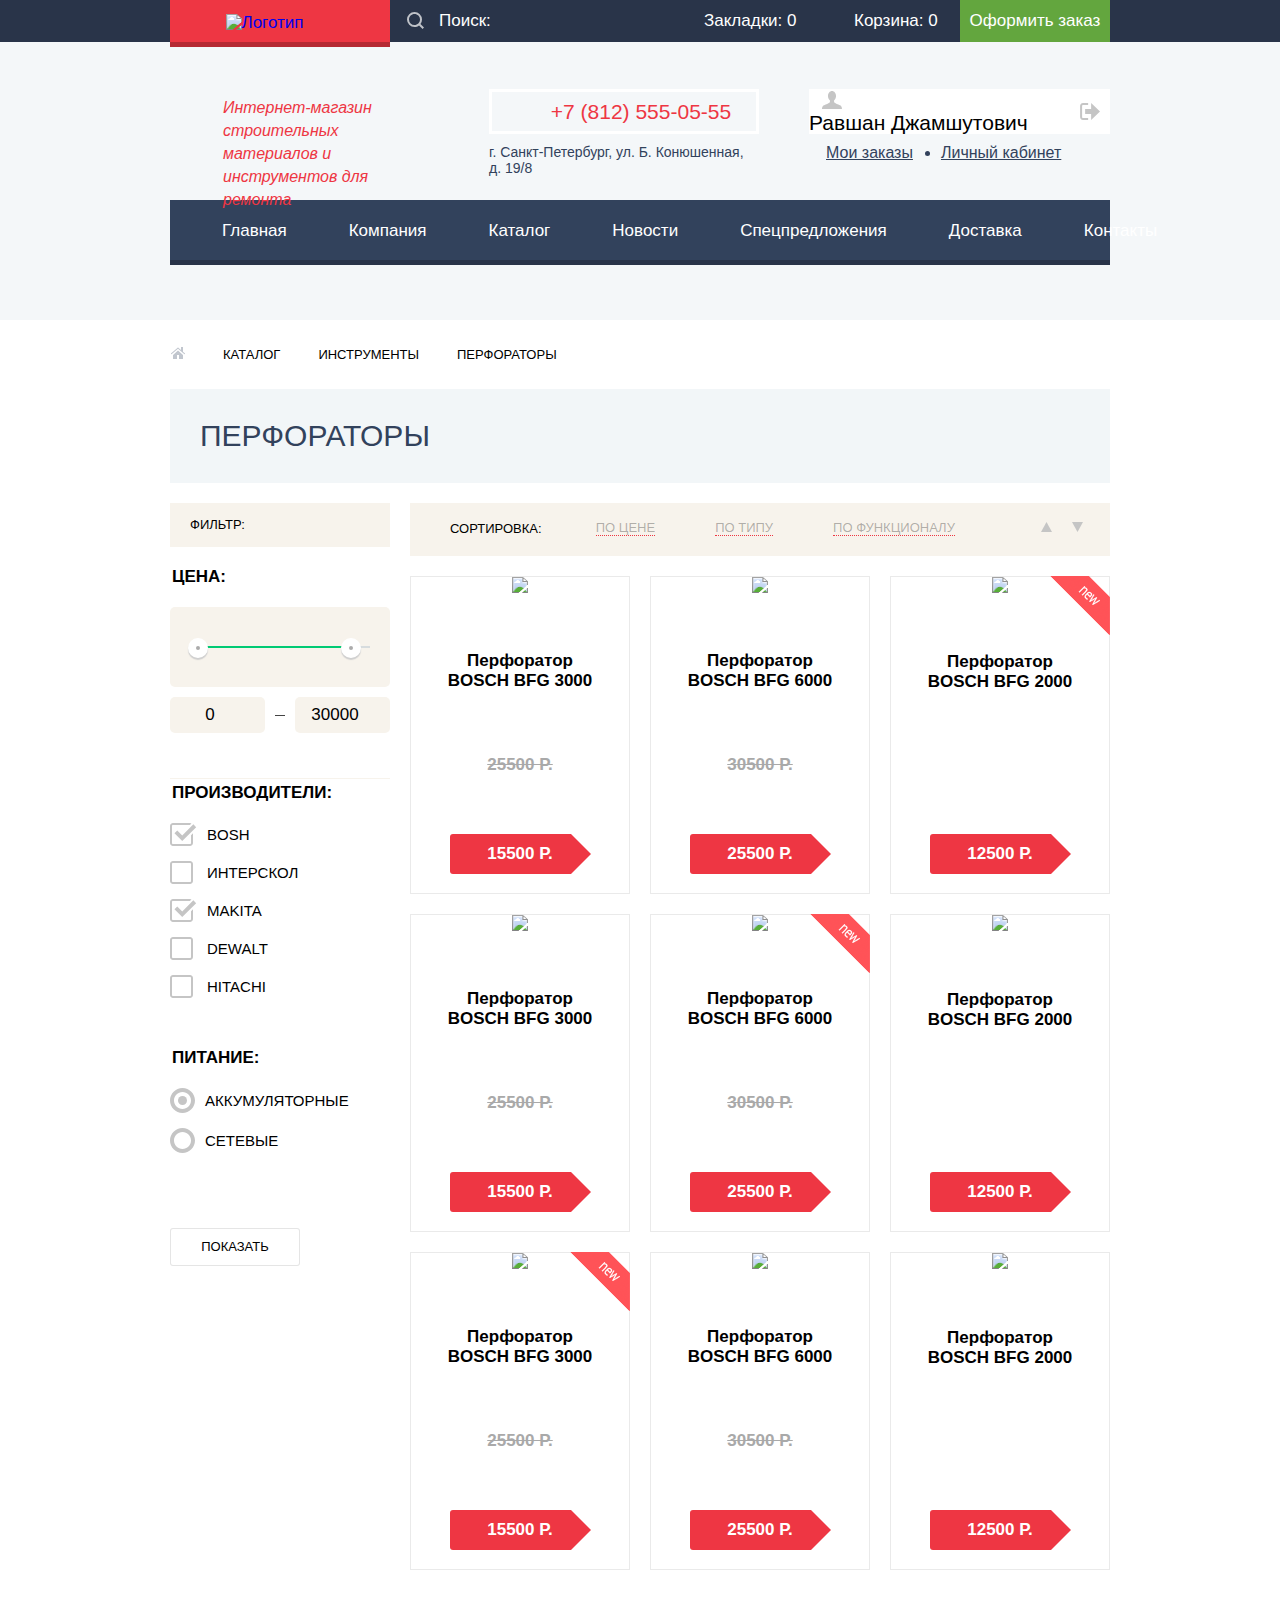
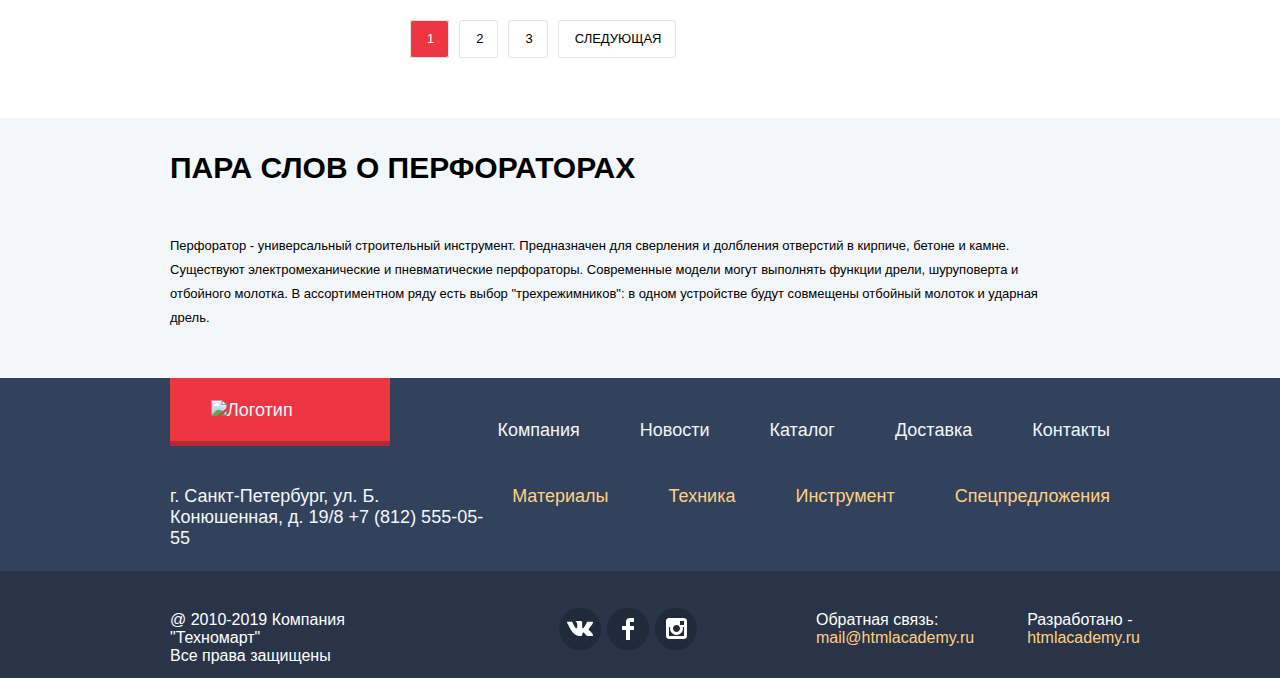
==== catalog.html @ 04e349ac "Почти готово" ====
<!DOCTYPE html>
<html lang="ru">

<head>
    <meta charset="UTF-8">
    <title>Technomart</title>
    <link rel="stylesheet" href="css/normalize.css">
    <link rel="stylesheet" href="css/style.css">
</head>

<body>
    <header class="header">
        <div class="header-first-line">
            <div class="header-first-line-container">
                <a class="header-logo" href="index.html">
                    <img src="img/svg-technomart/logo-technomart.svg" width="109" height="19"
                        alt="Логотип интернет-магазина Техномарт">
                </a>

                <form action="https://echo.htmlacademy.ru" method="get">
                    <label class="visually-hidden" for="search">Поиск</label>
                    <input class="search" type="text" name="search" id="search" placeholder="Поиск:">
                    <svg xmlns="http://www.w3.org/2000/svg" width="17" height="17" viewBox="0 0 17 17">
                        <path fill="#ffffff"
                            d="M17 15.586l-3.542-3.542A7.465 7.465 0 0 0 15 7.5 7.5 7.5 0 1 0 7.5 15c1.71 0 3.282-.579 4.544-1.542L15.586 17 17 15.586zM2 7.5C2 4.467 4.467 2 7.5 2 10.532 2 13 4.467 13 7.5c0 3.032-2.468 5.5-5.5 5.5A5.506 5.506 0 0 1 2 7.5z" />
                    </svg>
                </form>

                <ul class="actions-list">
                    <li><a class="bookmarks-link" href="">Закладки: 0</a></li>
                    <li><a class="basket-link" href="">Корзина: 0</a></li>
                    <li><a class="checkout-link" href="">Оформить заказ</a></li>
                </ul>
            </div>
        </div>
        <div class="header-second-line">
            <div class="header-second-line-container">
                <p class="header-text">
                    Интернет-магазин
                    строительных материалов
                    и инструментов для ремонта
                </p>
                <div class="header-contacts">
                    <a href="tel:+78125550555">+7 (812) 555-05-55</a>
                    <p>г. Санкт-Петербург, ул. Б. Конюшенная, д. 19/8</p>
                </div>
                <div class="user">
                    <ul class="user-profile-list">
                        <li>
                            <a class="profile-link" href="">
                                <svg xmlns="http://www.w3.org/2000/svg" width="20" height="18" viewBox="0 0 20 18">
                                    <path fill="#c5c5c5"
                                        d="M17.881 14.166c-2.144-.735-4.256-1.666-5.207-2.39-.657-.501-.77-1.618-.517-2.415 1.118-.903 1.864-2.477 1.864-4.278C14.021 2.276 12.221 0 10 0S5.979 2.276 5.979 5.083c0 1.801.746 3.374 1.863 4.277.253.798.141 1.915-.517 2.416-.95.724-3.063 1.654-5.207 2.39S0 18 0 18h20s.025-3.099-2.119-3.834z" />
                                </svg>
                                <span class="username">Равшан Джамшутович</span>
                            </a>
                        </li>
                        <li>
                            <a class="logout-link" href="">
                                <svg xmlns="http://www.w3.org/2000/svg" width="21" height="17" viewBox="0 0 21 17">
                                    <g fill="#c5c5c5">
                                        <path fill="#c5c5c5" d="M21 8.5L12.125 0v6h-6v5h6v6z" />
                                        <path fill="#c5c5c5"
                                            d="M3.106 13.952V3.048c.018-.376.171-1.057 1.01-1.057h5.027V0H4.116C1.938 0 1.112 1.81 1.087 3.027v10.946C1.112 15.189 1.938 17 4.116 17h5.027v-1.99H4.116c-.839 0-.992-.683-1.01-1.058z" />
                                    </g>
                                </svg>
                                <span class="visually-hidden">Выход</span>
                            </a>
                        </li>
                    </ul>
                    <ul class="user-links-list">
                        <li>
                            <a class="user-links" href="">Мои заказы</a>
                        </li>
                        <li>
                            <a class="user-links" href="">Личный кабинет</a>
                        </li>
                    </ul>
                </div>
            </div>

            <nav class="header-nav">
                <ul class="header-nav-pages">
                    <li><a href="index.html">Главная</a></li>
                    <li><a href="">Компания</a></li>
                    <li><a href="catalog.html">Каталог</a></li>
                    <li><a href="">Новости</a></li>
                    <li><a href="">Спецпредложения</a></li>
                    <li><a href="">Доставка</a></li>
                    <li><a href="">Контакты</a></li>
                </ul>
            </nav>
        </div>
    </header>

    <main>
        <section class="catalog-perforators">
            <div class="container">
                <h1 class="visually-hidden">Каталог</h1>
                <ul class="breadcrumbs">
                    <li>
                        <a href="index.html">
                            <svg xmlns="http://www.w3.org/2000/svg" width="15" height="12" viewBox="0 0 15 12">
                                <g fill="#C1C6CE">
                                    <path d="M3 8v4h4V8h2v4h4V8L8 3.516z" />
                                    <path
                                        d="M14.831 6.365L13 4.751V0h-2v2.987L8.332.635c-.02-.017-.043-.023-.064-.037a.465.465 0 0 0-.08-.047.551.551 0 0 0-.095-.024C8.062.521 8.032.515 8 .515c-.031 0-.061.006-.092.012a.46.46 0 0 0-.095.025c-.028.011-.053.029-.08.046-.021.014-.045.02-.064.037l-6.498 5.73a.501.501 0 0 0 .33.875.497.497 0 0 0 .331-.125L8 1.677l6.169 5.438a.501.501 0 0 0 .662-.75z" />
                                </g>
                            </svg>
                        </a>
                    </li>
                    <li>
                        <a href="">Каталог</a>
                    </li>
                    <li>
                        <a href="">Инструменты</a>
                    </li>
                    <li>
                        <a class="breadcrumbs-current" href="catalog.html">Перфораторы</a>
                    </li>
                </ul>
                <h2 class="title-perforators">Перфораторы</h2>
                <div class="columns-container">
                    <div class="filter">
                        <h3>Фильтр:</h3>
                        <form action="https://echo.htmlacademy.ru" method="get">

                            <fieldset class="filter-price">
                                <legend>Цена:</legend>
                                <div class="range-filter">
                                    <div class="range-controls">
                                        <div class="scale">
                                            <div class="bar"></div>
                                        </div>
                                        <div class="toggle toggle-min"></div>
                                        <div class="toggle toggle-max"></div>
                                    </div>
                                    <div class="price-controls">
                                        <label>от
                                            <input type="number" value="0">
                                        </label>
                                        <div class="dash">
                                        </div>
                                        <label>до
                                            <input type="number" value="30000">
                                        </label>
                                    </div>
                                </div>
                            </fieldset>

                            <fieldset class="filter-producers">
                                <legend>Производители:</legend>

                                <ul>
                                    <li>
                                        <label class="filter-producers-list">
                                            <input class="visually-hidden checkbox-input" type="checkbox" name="Bosh"
                                                checked>
                                            <svg xmlns="http://www.w3.org/2000/svg" width="27" height="23"
                                                viewBox="0 0 27 23">
                                                <path class="checkbox-off" fill="#c5c5c5"
                                                    d="M20 2c.542 0 1 .458 1 1v17c0 .542-.458 1-1 1H3c-.542 0-1-.458-1-1V3c0-.542.458-1 1-1h17m0-2H3C1.35 0 0 1.35 0 3v17c0 1.65 1.35 3 3 3h17c1.65 0 3-1.35 3-3V3c0-1.65-1.35-3-3-3z" />
                                                <path class="checkbox-on" fill="none"
                                                    d="M7.285 7.486l-2.829 2.829 7.783 7.783L26.171 4.166l-2.828-2.829-11.104 11.102z" />
                                                <path class="checkbox-on" fill="none"
                                                    d="M21 20c0 .542-.458 1-1 1H3c-.542 0-1-.458-1-1V3c0-.542.458-1 1-1h16.908L21.493.415A2.96 2.96 0 0 0 20 0H3C1.35 0 0 1.35 0 3v17c0 1.65 1.35 3 3 3h17c1.65 0 3-1.35 3-3v-9.829l-2 2V20z" />
                                            </svg>
                                            <span>Bosh</span>
                                        </label>
                                    </li>
                                    <li>
                                        <label class="filter-producers-list">
                                            <input class="visually-hidden checkbox-input" type="checkbox"
                                                name="Interskol">
                                            <svg xmlns="http://www.w3.org/2000/svg" width="27" height="23"
                                                viewBox="0 0 27 23">
                                                <path class="checkbox-off" fill="#c5c5c5"
                                                    d="M20 2c.542 0 1 .458 1 1v17c0 .542-.458 1-1 1H3c-.542 0-1-.458-1-1V3c0-.542.458-1 1-1h17m0-2H3C1.35 0 0 1.35 0 3v17c0 1.65 1.35 3 3 3h17c1.65 0 3-1.35 3-3V3c0-1.65-1.35-3-3-3z" />
                                                <path class="checkbox-on" fill="none"
                                                    d="M7.285 7.486l-2.829 2.829 7.783 7.783L26.171 4.166l-2.828-2.829-11.104 11.102z" />
                                                <path class="checkbox-on" fill="none"
                                                    d="M21 20c0 .542-.458 1-1 1H3c-.542 0-1-.458-1-1V3c0-.542.458-1 1-1h16.908L21.493.415A2.96 2.96 0 0 0 20 0H3C1.35 0 0 1.35 0 3v17c0 1.65 1.35 3 3 3h17c1.65 0 3-1.35 3-3v-9.829l-2 2V20z" />
                                            </svg>
                                            <span>Интерскол</span>
                                        </label>
                                    </li>
                                    <li>
                                        <label class="filter-producers-list">
                                            <input class="visually-hidden checkbox-input" type="checkbox" name="Makita"
                                                checked>
                                            <svg xmlns="http://www.w3.org/2000/svg" width="27" height="23"
                                                viewBox="0 0 27 23">
                                                <path class="checkbox-off" fill="#c5c5c5"
                                                    d="M20 2c.542 0 1 .458 1 1v17c0 .542-.458 1-1 1H3c-.542 0-1-.458-1-1V3c0-.542.458-1 1-1h17m0-2H3C1.35 0 0 1.35 0 3v17c0 1.65 1.35 3 3 3h17c1.65 0 3-1.35 3-3V3c0-1.65-1.35-3-3-3z" />
                                                <path class="checkbox-on" fill="none"
                                                    d="M7.285 7.486l-2.829 2.829 7.783 7.783L26.171 4.166l-2.828-2.829-11.104 11.102z" />
                                                <path class="checkbox-on" fill="none"
                                                    d="M21 20c0 .542-.458 1-1 1H3c-.542 0-1-.458-1-1V3c0-.542.458-1 1-1h16.908L21.493.415A2.96 2.96 0 0 0 20 0H3C1.35 0 0 1.35 0 3v17c0 1.65 1.35 3 3 3h17c1.65 0 3-1.35 3-3v-9.829l-2 2V20z" />
                                            </svg>
                                            <span class="">Makita</span>
                                        </label>
                                    </li>
                                    <li>
                                        <label class="filter-producers-list">
                                            <input class="visually-hidden checkbox-input" type="checkbox" name="Dewalt">
                                            <svg xmlns="http://www.w3.org/2000/svg" width="27" height="23"
                                                viewBox="0 0 27 23">
                                                <path class="checkbox-off" fill="#c5c5c5"
                                                    d="M20 2c.542 0 1 .458 1 1v17c0 .542-.458 1-1 1H3c-.542 0-1-.458-1-1V3c0-.542.458-1 1-1h17m0-2H3C1.35 0 0 1.35 0 3v17c0 1.65 1.35 3 3 3h17c1.65 0 3-1.35 3-3V3c0-1.65-1.35-3-3-3z" />
                                                <path class="checkbox-on" fill="none"
                                                    d="M7.285 7.486l-2.829 2.829 7.783 7.783L26.171 4.166l-2.828-2.829-11.104 11.102z" />
                                                <path class="checkbox-on" fill="none"
                                                    d="M21 20c0 .542-.458 1-1 1H3c-.542 0-1-.458-1-1V3c0-.542.458-1 1-1h16.908L21.493.415A2.96 2.96 0 0 0 20 0H3C1.35 0 0 1.35 0 3v17c0 1.65 1.35 3 3 3h17c1.65 0 3-1.35 3-3v-9.829l-2 2V20z" />
                                            </svg>
                                            <span>Dewalt</span>
                                        </label>
                                    </li>
                                    <li>
                                        <label class="filter-producers-list">
                                            <input class="visually-hidden checkbox-input" type="checkbox"
                                                name="Hitachi">
                                            <svg xmlns="http://www.w3.org/2000/svg" width="27" height="23"
                                                viewBox="0 0 27 23">
                                                <path class="checkbox-off" fill="#c5c5c5"
                                                    d="M20 2c.542 0 1 .458 1 1v17c0 .542-.458 1-1 1H3c-.542 0-1-.458-1-1V3c0-.542.458-1 1-1h17m0-2H3C1.35 0 0 1.35 0 3v17c0 1.65 1.35 3 3 3h17c1.65 0 3-1.35 3-3V3c0-1.65-1.35-3-3-3z" />
                                                <path class="checkbox-on" fill="none"
                                                    d="M7.285 7.486l-2.829 2.829 7.783 7.783L26.171 4.166l-2.828-2.829-11.104 11.102z" />
                                                <path class="checkbox-on" fill="none"
                                                    d="M21 20c0 .542-.458 1-1 1H3c-.542 0-1-.458-1-1V3c0-.542.458-1 1-1h16.908L21.493.415A2.96 2.96 0 0 0 20 0H3C1.35 0 0 1.35 0 3v17c0 1.65 1.35 3 3 3h17c1.65 0 3-1.35 3-3v-9.829l-2 2V20z" />
                                            </svg>
                                            <span>Hitachi</span>
                                        </label>
                                    </li>
                                </ul>
                            </fieldset>

                            <fieldset class="filter-power">
                                <legend>Питание:</legend>
                                <ul>
                                    <li>
                                        <label class="filter-power-list">
                                            <input class="visually-hidden radio-input" type="radio" name="power-type"
                                                value="battery" checked>
                                            <svg xmlns="http://www.w3.org/2000/svg" width="25" height="25"
                                                viewBox="0 0 25 25">
                                                <path fill="#c5c5c5"
                                                    d="M12.5 4c4.687 0 8.5 3.813 8.5 8.5 0 4.687-3.813 8.5-8.5 8.5C7.813 21 4 17.187 4 12.5 4 7.813 7.813 4 12.5 4m0-4C5.597 0 0 5.597 0 12.5S5.597 25 12.5 25 25 19.403 25 12.5 19.403 0 12.5 0z" />
                                                <circle class="radio-on" fill="none" cx="12.5" cy="12.5" r="4.5" />
                                            </svg>
                                            <span>Аккумуляторные</span>
                                        </label>
                                    </li>
                                    <li>
                                        <label class="filter-power-list">
                                            <input class="visually-hidden radio-input" type="radio" name="power-type"
                                                value="network">
                                            <svg xmlns="http://www.w3.org/2000/svg" width="25" height="25"
                                                viewBox="0 0 25 25">
                                                <path fill="#c5c5c5"
                                                    d="M12.5 4c4.687 0 8.5 3.813 8.5 8.5 0 4.687-3.813 8.5-8.5 8.5C7.813 21 4 17.187 4 12.5 4 7.813 7.813 4 12.5 4m0-4C5.597 0 0 5.597 0 12.5S5.597 25 12.5 25 25 19.403 25 12.5 19.403 0 12.5 0z" />
                                                <circle class="radio-on" fill="none" cx="12.5" cy="12.5" r="4.5" />
                                            </svg>
                                            <span>Сетевые</span>
                                        </label>
                                    </li>
                                </ul>
                            </fieldset>

                            <a class="filter-show" href="">Показать</a>
                        </form>

                    </div>
                    <div class="results">
                        <h3 class="visually-hidden">Список товаров</h3>
                        <div class="sorting-container">
                            <h4>Сортировка:</h4>
                            <fieldset class="sorting-major">
                                <input class="visually-hidden" type="radio" name="sorting-type" id="by-price"
                                    value="by-price">
                                <input class="visually-hidden" type="radio" name="sorting-type" id="by-type"
                                    value="by-type">
                                <input class="visually-hidden" type="radio" name="sorting-type" id="by-function"
                                    value="by-function">
                                <ul>
                                    <li>
                                        <label for="by-price">
                                            По цене
                                        </label>
                                    </li>
                                    <li>
                                        <label for="by-type">
                                            По типу
                                        </label>
                                    </li>
                                    <li>
                                        <label for="by-function">
                                            По функционалу
                                        </label>
                                    </li>
                                </ul>
                            </fieldset>

                            <fieldset class="sorting-minor">
                                <input class="visually-hidden" type="radio" name="sorting-direction" id="up" value="up">
                                <input class="visually-hidden" type="radio" name="sorting-direction" id="down"
                                    value="down">
                                <ul>
                                    <li>
                                        <label class="arrow" for="up">
                                            По возрастанию
                                            <svg xmlns="http://www.w3.org/2000/svg" width="11" height="10"
                                                viewBox="0 0 11 10">
                                                <path id="up-path" fill="#c5c5c5" d="M5.5 0L0 10h11z" />
                                            </svg>
                                        </label>
                                    </li>
                                    <li>
                                        <label class="arrow" for="down">
                                            <svg xmlns="http://www.w3.org/2000/svg" width="11" height="10"
                                                viewBox="0 0 11 10">
                                                <path id="down-path" fill="#c5c5c5" d="M5.5 10L0 0h11" />
                                            </svg>
                                            По убыванию
                                        </label>
                                    </li>
                                </ul>
                            </fieldset>
                        </div>

                        <ul class="items-list">
                            <li>
                                <div class="actions">
                                    <a class="buy" href="">Купить</a>
                                    <a class="bookmark" href="">В закладки</a>
                                </div>
                                <div class="image">
                                    <img src="img/perforator-bosh-bfg-3000.jpg" width="218" height="170"
                                        alt="Перфоратор BOSCH BFG 3000">
                                </div>
                                <div class="title-item"> Перфоратор BOSCH BFG 3000</div>
                                <div class="old-price">25500 Р.</div>
                                <div class="new-price">15500 Р.</div>
                            </li>
                            <li>
                                <div class="actions">
                                    <a class="buy" href="">Купить</a>
                                    <a class="bookmark" href="">В закладки</a>
                                </div>
                                <div class="image">
                                    <img src="img/perforator-bosh-bfg-6000.jpg" width="218" height="170"
                                        alt="Перфоратор BOSCH BFG 6000">
                                </div>
                                <div class="title-item"> Перфоратор BOSCH BFG 6000</div>
                                <div class="old-price">30500 Р.</div>
                                <div class="new-price">25500 Р.</div>
                            </li>
                            <li>
                                <div class="flag flag-new">новинка</div>
                                <div class="actions">
                                    <a class="buy" href="">Купить</a>
                                    <a class="bookmark" href="">В закладки</a>
                                </div>
                                <div class="image">
                                    <img src="img/perforator-bosh-bfg-2000.jpg" width="218" height="170"
                                        alt="Перфоратор BOSCH BFG 2000">
                                </div>
                                <div class="title-item"> Перфоратор BOSCH BFG 2000</div>
                                <div class="old-price hide-price"></div>
                                <div class="new-price">12500 Р.</div>
                            </li>
                            <li>
                                <div class="actions">
                                    <a class="buy" href="">Купить</a>
                                    <a class="bookmark" href="">В закладки</a>
                                </div>
                                <div class="image">
                                    <img src="img/perforator-bosh-bfg-3000.jpg" width="218" height="170"
                                        alt="Перфоратор BOSCH BFG 3000">
                                </div>
                                <div class="title-item"> Перфоратор BOSCH BFG 3000</div>
                                <div class="old-price">25500 Р.</div>
                                <div class="new-price">15500 Р.</div>
                            </li>
                            <li>
                                <div class="flag flag-new">новинка</div>
                                <div class="actions">
                                    <a class="buy" href="">Купить</a>
                                    <a class="bookmark" href="">В закладки</a>
                                </div>
                                <div class="image">
                                    <img src="img/perforator-bosh-bfg-6000.jpg" width="218" height="170"
                                        alt="Перфоратор BOSCH BFG 6000">
                                </div>
                                <div class="title-item"> Перфоратор BOSCH BFG 6000</div>
                                <div class="old-price">30500 Р.</div>
                                <div class="new-price">25500 Р.</div>
                            </li>
                            <li>
                                <div class="actions">
                                    <a class="buy" href="">Купить</a>
                                    <a class="bookmark" href="">В закладки</a>
                                </div>
                                <div class="image">
                                    <img src="img/perforator-bosh-bfg-2000.jpg" width="218" height="170"
                                        alt="Перфоратор BOSCH BFG 2000">
                                </div>
                                <div class="title-item"> Перфоратор BOSCH BFG 2000</div>
                                <div class="old-price hide-price"></div>
                                <div class="new-price">12500 Р.</div>
                            </li>
                            <li>
                                <div class="flag flag-new">новинка</div>
                                <div class="actions">
                                    <a class="buy" href="">Купить</a>
                                    <a class="bookmark" href="">В закладки</a>
                                </div>
                                <div class="image">
                                    <img src="img/perforator-bosh-bfg-3000.jpg" width="218" height="170"
                                        alt="Перфоратор BOSCH BFG 3000">
                                </div>
                                <div class="title-item"> Перфоратор BOSCH BFG 3000</div>
                                <div class="old-price">25500 Р.</div>
                                <div class="new-price">15500 Р.</div>
                            </li>
                            <li>
                                <div class="actions">
                                    <a class="buy" href="">Купить</a>
                                    <a class="bookmark" href="">В закладки</a>
                                </div>
                                <div class="image">
                                    <img src="img/perforator-bosh-bfg-6000.jpg" width="218" height="170"
                                        alt="Перфоратор BOSCH BFG 6000">
                                </div>
                                <div class="title-item"> Перфоратор BOSCH BFG 6000</div>
                                <div class="old-price">30500 Р.</div>
                                <div class="new-price">25500 Р.</div>
                            </li>
                            <li>
                                <div class="actions">
                                    <a class="buy" href="">Купить</a>
                                    <a class="bookmark" href="">В закладки</a>
                                </div>
                                <div class="image">
                                    <img src="img/perforator-bosh-bfg-2000.jpg" width="218" height="170"
                                        alt="Перфоратор BOSCH BFG 2000">
                                </div>
                                <div class="title-item"> Перфоратор BOSCH BFG 2000</div>
                                <div class="old-price hide-price"></div>
                                <div class="new-price">12500 Р.</div>
                            </li>
                        </ul>

                        <ul class="pagination-list">
                            <li>
                                <a class="pagination-item pagination-item-current" href="">1</a>
                            </li>
                            <li>
                                <a class="pagination-item" href="">2</a>
                            </li>
                            <li>
                                <a class="pagination-item" href="">3</a>
                            </li>
                            <li>
                                <a class="pagination-item" href="">Следующая</a>
                            </li>
                        </ul>
                    </div>
                </div>
            </div>
        </section>

        <section class="about-perforators">
            <div class="container about-perforators-container">
                <h2 class="title-service">Пара слов о перфораторах</h2>
                <p>
                    Перфоратор - универсальный строительный инструмент. Предназначен для сверления и долбления отверстий
                    в
                    кирпиче, бетоне и камне. <br>
                    Существуют электромеханические и пневматические перфораторы. Современные модели могут выполнять
                    функции
                    дрели, шуруповерта и отбойного молотка.
                    В ассортиментном ряду есть выбор "трехрежимников": в одном устройстве будут совмещены отбойный
                    молоток и
                    ударная дрель.
                </p>
            </div>
        </section>
    </main>

    <footer class="footer">
        <div class="footer-first-line">
            <div class="container footer-anchor">
                <a class="footer-logo" href="index.html">
                    <img src="img/svg-technomart/logo-technomart.svg" width="138" height="23"
                        alt="Логотип интернет-магазина Техномарт">
                </a>
                <p>г. Санкт-Петербург, ул. Б. Конюшенная, д. 19/8
                    <a class="footer-tel" href="tel:+78125550555">+7 (812) 555-05-55</a>
                </p>
                <ul class="footer-nav-pages">
                    <li><a href="">Компания</a></li>
                    <li><a href="">Новости</a></li>
                    <li><a href="catalog.html">Каталог</a></li>
                    <li><a href="">Доставка</a></li>
                    <li><a href="">Контакты</a></li>
                </ul>
                <ul class="footer-catalog-pages">
                    <li><a href="">Материалы</a></li>
                    <li><a href="">Техника</a></li>
                    <li><a href="">Инструмент</a></li>
                    <li><a href="">Спецпредложения</a></li>
                </ul>
            </div>
        </div>

        <div class="footer-second-line">
            <div class="container footer-bottom">
                <div class="copyright">
                    <p>@ 2010-2019 Компания "Техномарт"</p>
                    <p>Все права защищены</p>
                </div>

                <ul class="social-links">
                    <li>
                        <a href="">
                            <span class="visually-hidden">Группа Вконтакте</span>
                            <svg xmlns="http://www.w3.org/2000/svg" width="26" height="15" viewBox="0 0 26 15">
                                <path fill="#FFF"
                                    d="M16.138 11.51c.956-.309 2.18 2.04 3.483 2.939.978.681 1.727.534 1.727.534l3.473-.05s1.815-.112.957-1.554c-.071-.12-.503-1.069-2.585-3.022-2.177-2.043-1.882-1.712.739-5.244 1.597-2.153 2.236-3.468 2.036-4.028-.192-.539-1.365-.399-1.365-.399L20.69.713c-.381.001-.704.119-.851.515-.003.004-.621 1.666-1.445 3.079-1.741 2.989-2.436 3.148-2.724 2.961-.661-.433-.494-1.737-.494-2.664 0-2.897.432-4.105-.846-4.417-.427-.104-.739-.172-1.828-.182-1.392-.021-2.574 0-3.244.329-.445.223-.786.712-.579.74.26.035.843.16 1.155.586.401.552.389 1.789.389 1.789s.229 3.411-.54 3.834c-.528.29-1.25-.302-2.803-3.016-.793-1.388-1.392-2.922-1.392-2.922s-.116-.285-.326-.441c-.25-.185-.6-.244-.6-.244L.848.684S.29.7.085.946c-.182.218-.015.668-.015.668s2.909 6.881 6.203 10.347c3.02 3.182 6.452 2.971 6.452 2.971h1.555s.469-.054.709-.312c.224-.24.214-.691.214-.691s-.031-2.109.935-2.419z" />
                            </svg>
                        </a>
                    </li>
                    <li>
                        <a href="">
                            <span class="visually-hidden">Фейсбук</span>
                            <svg xmlns="http://www.w3.org/2000/svg" width="12" height="22" viewBox="0 0 12 22">
                                <path fill="#FFF" d="M12 4V0H8a4 4 0 0 0-4 4v4H0v4h4v10h4V12h4V8H8V4h4z" /></svg>

                        </a>
                    </li>
                    <li>
                        <a href="">
                            <span class="visually-hidden">Инстаграм</span>
                            <svg xmlns="http://www.w3.org/2000/svg" width="21" height="21" viewBox="0 0 21 21">
                                <path fill="#FFF"
                                    d="M18 0H3C1.35 0 0 1.35 0 3v15c0 1.65 1.35 3 3 3h15c1.65 0 3-1.35 3-3V3c0-1.65-1.35-3-3-3zm-7.5 7c1.93 0 3.5 1.57 3.5 3.5S12.43 14 10.5 14 7 12.43 7 10.5 8.57 7 10.5 7zM18 18H3V9h1.181A6.504 6.504 0 0 0 4 10.5a6.5 6.5 0 1 0 13 0 6.45 6.45 0 0 0-.181-1.5H18v9zm0-11h-4V3h4v4z" />
                            </svg>
                        </a>
                    </li>
                </ul>

                <p class="footer-container-email">
                    Обратная связь:
                    <a href="mailto:mail@htmlacademy.ru">mail@htmlacademy.ru</a>
                </p>
                <p class="footer-container">
                    Разработано -
                    <a href="https://htmlacademy.ru/intensive/htmlcss">htmlacademy.ru</a>
                </p>
            </div>
        </div>
    </footer>

    <section class="popup-container popup-basket popup-basket-not-show">
        <h2 class="visually-hidden">Подтверждение заказа</h2>
        <p>Товар добавлен в корзину!</p>
        <div class="popup-basket-container">
            <a class="popup-basket-link" href="">Оформить заказ</a>
            <a class="popup-basket-link" href="">Продолжить покупки</a>
        </div>
        <button class="modal-close" type="button">
            <span class="visually-hidden">Закрыть</span>
        </button>
    </section>

</body>

</html>
---- css/style.css ----
/* Подключаем шрифты */
@font-face {
  font-family: 'Cuprum';
  src: url('../fonts/web/cuprum.woff2') format('woff2'),
    url('../fonts/web/cuprum.woff') format('woff');
  font-weight: normal;
  font-style: normal;
}

@font-face {
  font-family: 'Cuprum';
  src: url('../fonts/web/cuprumbold.woff2') format('woff2'),
    url('../fonts/web/cuprumbold.woff') format('woff');
  font-weight: bold;
  font-style: normal;
}

@font-face {
  font-family: 'Cuprum';
  src: url('../fonts/web/cuprumbolditalic.woff2') format('woff2'),
    url('../fonts/web/cuprumbolditalic.woff') format('woff');
  font-weight: bold;
  font-style: italic;
}

@font-face {
  font-family: 'Cuprum';
  src: url('../fonts/web/cuprumitalic.woff2') format('woff2'),
    url('../fonts/web/cuprumitalic.woff') format('woff');
  font-weight: normal;
  font-style: italic;
}

@font-face {
  font-family: 'PTSans';
  src: url('../fonts/web/ptsans.woff2') format('woff2'),
    url('../fonts/web/ptsans.woff') format('woff');
  font-weight: normal;
  font-style: normal;
}

@font-face {
  font-family: 'PTSans';
  src: url('../fonts/web/ptsansbold.woff2') format('woff2'),
    url('../fonts/web/ptsansbold.woff') format('woff');
  font-weight: bold;
  font-style: normal;
}

/* Глобальные стили */
/* html,
body {
  min-width: 940px;
  min-height: 3151px;
} */

body {
  margin: 0;
  padding: 0;

  font-family: 'Cuprum', Arial, sans-serif;
  background-color: #ffffff;

}

a {
  text-decoration: none;
}

img {
  max-width: 100%;
}

html {
  box-sizing: border-box;
}

*,
*::before,
*::after {
  box-sizing: inherit;
}

.visually-hidden:not(:focus):not(:active),
input[type='checkbox'].visually-hidden,
input[type='radio'].visually-hidden {
  position: absolute;

  width: 1px;
  height: 1px;
  margin: -1px;
  border: 0;
  padding: 0;

  white-space: nowrap;

  clip-path: inset(100%);
  clip: rect(0 0 0 0);
  overflow: hidden;
}

/* Стили header */
.header-first-line {
  font-size: 17px;
  line-height: 18px;
  color: #ffffff;
  background-color: #293449;
}

.header-second-line {
  color: #ffffff;
  background-color: #f4f7f9;
}

.header-nav {
  margin: auto;

  font-size: 17px;
  line-height: 17px;
  color: #ffffff;
  background-color: #32425c;
  box-shadow: 0 5px 0 0 #293449;
}

.actions-list,
.user,
.header-nav-pages,
.user-profile-list {
  list-style: none;
  /*убираем маркеры у списков*/
}

.user a,
.user-profile-list a {
  color: #000000;
  /*меняем родной цвет ссылок*/
  background-color: #ffffff;
}

.actions-list a,
.header-nav-pages a {
  color: #ffffff;
  /*меняем родной цвет ссылок*/
}

.header-text {
  font-size: 16px;
  line-height: 23px;
  font-style: italic;
  color: #ee3643;
}

.header-contacts a {
  display: flex;
  flex-direction: column;
  justify-content: center;
  align-items: center;

  position: relative;

  width: 270px;
  height: 45px;

  padding-left: 34px;

  font-size: 21px;
  line-height: 21px;
  color: #ee3643;
  border: solid 3px #ffffff;
}

.header-contacts a::before {
  content: "";

  position: absolute;
  top: 10px;
  left: 15px;

  width: 19px;
  height: 19px;

  background-image: url("../img/svg-technomart/icon-phone.svg");
  background-position: 0 0;
  background-repeat: no-repeat;
}

.header-contacts p {
  font-size: 14px;
  color: #32425c;

  margin-top: 10px;
}

.checkout-link {
  background-color: #63a63e;
}

.checkout-link:hover,
.checkout-link:focus {
  background-color: #5fbb2d;
}

.checkout-link:active {
  background-color: #518534;
}

.header-nav-pages a:hover,
.header-nav-pages a:focus {
  background-color: #293449;
}

.header-nav-pages a:active {
  background-color: #1d2739;
  color: rgba(255, 255, 255, 0.5);
}

.no-user {
  display: flex;
  flex-direction: row;
  justify-content: flex-end;

  margin: 0;
  padding: 0;
}

.user-profile-list {
  display: flex;
  flex-direction: row;
  justify-content: top;
  flex-wrap: wrap;

  min-width: 120px;

  margin: 0;
  padding-left: 0;

  font-size: 21px;
  line-height: 21px;
  color: #000000;
}

.user-links-list a {
  font-size: 16px;
  line-height: 18px;
  color: #32425c;
  text-decoration: underline;
}

/* Построение сеток header */
.header {
  width: 100%;
  min-width: 940px;
  min-height: 320px;

  display: flex;
  flex-direction: column;
  justify-content: center;
  align-items: center;
}

.container {
  width: 940px;
  margin: 0px auto;
  padding: 0;
}

.header-first-line {
  width: 100%;
  min-width: 940px;
}

.header-first-line-container {
  display: flex;
  flex-direction: row;
  justify-content: flex-start;
  align-items: center;

  position: relative;

  width: 940px;
  height: 42px;

  margin: 0px auto;
}

a.header-logo {
  display: flex;
  flex-direction: row;
  justify-content: center;
  align-items: center;

  position: absolute;
  top: 0;
  left: 0;

  width: 220px;
  height: 47px;

  background-color: #ee3643;
  box-shadow: inset 0 -5px 0 0 rgba(0, 0, 0, 0.24);
}

.actions-list {
  display: flex;
  flex-direction: row;
  justify-content: flex-start;
  align-items: center;

  padding-left: 0;
}

.bookmarks-link,
.basket-link,
.checkout-link {
  display: flex;
  flex-direction: row;
  justify-content: flex-start;
  align-items: center;

  width: 150px;
  height: 42px;
}

.checkout-link {
  justify-content: center;

}

.bookmarks-link,
.basket-link {
  position: relative;
  padding-left: 44px;
}

a.bookmarks-link::before {
  content: '';

  position: absolute;
  top: 12px;
  left: 17px;

  background-image: url('../img/svg-technomart/icon-bookmark.svg');
  background-repeat: no-repeat;
  background-position: center;
  opacity: 0.3;

  width: 14px;
  height: 16px;
}

a.basket-link::before {
  content: '';

  position: absolute;
  top: 12px;
  left: 18px;

  background-image: url('../img/svg-technomart/icon-cart.svg');
  background-repeat: no-repeat;
  background-position: center;
  opacity: 0.3;

  width: 15px;
  height: 15px;
}

a.bookmarks-link:hover::before,
a.bookmarks-link:focus::before,
a.basket-link:hover::before,
a.basket-link:focus::before,
.buy:hover::before,
.buy:focus::before {
  opacity: 1;
}

a.bookmarks-link:hover,
a.bookmarks-link:focus,
a.basket-link:hover,
a.basket-link:focus {
  background-color: #212a3a;
}

a.bookmarks-link:active::before,
a.basket-link:active::before {
  opacity: 0.7;
}

a.bookmarks-link:active,
a.basket-link:active {
  background-color: #161d29;
}

.header-first-line-container label {
  font-size: 0;
}

.header-first-line-container svg {
  position: absolute;
  top: 12px;
  left: 237px;

  opacity: 0.7;
}

.header-first-line-container input {
  position: relative;

  width: 270px;
  height: 42px;

  margin-left: 220px;
  padding-left: 49px;

  font-size: 17px;
  line-height: 18px;

  background-color: #293449;
  border: none;
}

.header-first-line-container input::placeholder {
  color: #ffffff;
}

.header-first-line-container input:hover {
  background-color: #212a3a;
}

.header-first-line-container input:hover+svg {
  opacity: 1;
}


.header-first-line-container input:focus {
  background-color: #ffffff
}

.header-first-line-container input:focus+svg path {
  fill: #ee3643;
}

.header-second-line {
  width: 100%;
  min-width: 940px;
  height: 278px;
}

.header-second-line-container {
  width: 940px;
  min-height: 158px;

  display: flex;
  flex-direction: row;
  justify-content: space-between;
  align-items: top;

  margin: auto;
  padding-top: 47px;
}

p.header-text {
  width: 196px;
  height: 60px;

  margin-top: 7px;
  margin-left: 53px;
  margin-right: 20px;
}

.user {
  display: flex;
  flex-direction: column;
  justify-content: flex-start;
}

.user a {
  display: flex;
  flex-direction: row;
  justify-content: center;
  align-items: center;

  margin-top: 0;
  margin-bottom: auto;
  padding-left: 25px;
  padding-right: 25px;
}

a.user-links {
  height: 18px;
  margin-right: 13px;
  padding: 0;
}

.user-links-list li {
  color: #32425c;

  padding-right: 15px;
}

.user-links-list li:first-child {
  list-style: none;
  padding-left: 17px;
}


.login-link svg {
  margin: 14px;
}

a.login-link {
  justify-content: flex-start;

  height: 45px;

  margin-right: 10px;
  padding-left: 0px;
  padding-right: 27px;
}

.profile-link svg {
  margin: auto 13px;
}

a.profile-link {
  justify-content: flex-start;
  flex-wrap: wrap;

  width: 260px;
  min-height: 45px;

  padding-left: 0px;
  padding-right: 0px;
}

a.logout-link {
  height: 45px;

  margin: 0;
  padding-left: 10px;
  padding-right: 10px;
}

a.registration {
  height: 45px;
}


.login-link:hover path,
.login-link:focus path,
.logout-link:hover path,
.logout-link:focus path,
.profile-link:hover path,
.profile-link:focus path {
  fill: #293449;
}

.login-link:active path,
.logout-link:active path,
.profile-link:active path {
  fill: #c5c5c5;
}

.login-link:hover,
.login-link:focus,
.registration:hover,
.registration:focus,
.logout-link:hover,
.logout-link:focus,
.profile-link:hover,
.profile-link:focus {
  color: #ee3643;
}

.login-link:active,
.registration:active,
.logout-link:active,
.profile-link:active {
  color: rgba(0, 0, 0, 0.3);
}

.header-contacts {
  display: flex;
  flex-direction: column;
  justify-content: flex-start;
  align-items: center;

  width: 270px;
}


.user-links-list {
  display: flex;
  flex-direction: row;
  justify-content: flex-start;
  flex-wrap: wrap;

  width: 300px;
  min-height: 28px;
  margin-top: 10px;
  margin-bottom: auto;
  padding-left: 0;
}

.user-links-list a {
  background-color: transparent;
}


.header-nav {
  width: 940px;
}

ul.header-nav-pages {
  display: flex;
  flex-direction: row;
  justify-content: space-between;
  align-items: center;

  margin-top: 0;
  margin-bottom: 0;
  margin-left: 21px;
  margin-right: 24px;
  padding: 0;
}

.header-nav a {
  display: flex;
  flex-direction: row;
  justify-content: center;
  align-items: center;

  height: 60px;

  padding-left: 31px;
  padding-right: 31px;
}

/* Стили main */
.catalog-list,
.items-list,
.logo-list,
.service-list,
.breadcrumbs {
  list-style: none;
  /*убираем маркеры у списков*/
}

ul.simple-list {
  padding-left: 0;
}

.simple-list li {
  list-style: none;

  position: relative;

  padding-left: 36px;
}

.simple-list li::before {
  content: "";

  width: 25px;
  height: 2px;

  position: absolute;
  top: 8px;
  left: 0;

  background-color: #ee3643;
}

.catalog-list li,
div.options-discount,
div.options-delivery {
  display: flex;
  flex-direction: column;

  width: 300px;
  height: 123px;
}

.catalog-list li:first-child {
  position: relative;

  background-color: #ffbf47;
  background-image: url("../img/svg-technomart/icon-1.svg");
  background-repeat: no-repeat;
  background-position: 213px 31px;
}

.catalog-list li:nth-child(2) {
  background-color: #3bbce3;
  background-image: url("../img/svg-technomart/icon-2.svg");
  background-repeat: no-repeat;
  background-position: 197px 33px;
}

.catalog-list li:nth-child(3) {
  background-color: #dc91d8;
  background-image: url("../img/svg-technomart/icon-3.svg");
  background-repeat: no-repeat;
  background-position: 191px 31px;
}

.catalog-list a,
.options-discount a,
.options-delivery a {
  display: flex;
  flex-direction: column;
  justify-content: center;

  text-align: center;

  width: 135px;
  height: 38px;

  margin-top: 15px;
  margin-left: 25px;

  font-size: 14px;
  line-height: 18px;
  text-transform: uppercase;
  color: #ffffff;
  background-color: rgba(0, 0, 0, 0.10);
}

.catalog-list a:hover,
.catalog-list a:focus,
.options-discount a:hover,
.options-discount a:focus,
.options-delivery a:hover,
.options-delivery a:focus {
  background-color: rgba(0, 0, 0, 0.20);
}

.catalog-list a:active,
.options-discount a:active,
.options-delivery a:active {
  background-color: rgba(0, 0, 0, 0.30);
}

.catalog-list p,
.options-discount p,
.options-delivery p {
  margin-top: 26px;
  margin-bottom: 0;
  margin-left: 23px;

  font-size: 24px;
  line-height: 30px;
  color: #ffffff;
}

div.options-discount {
  background-color: #8ed78f;
  background-image: url("../img/svg-technomart/icon-4.svg");
  background-repeat: no-repeat;
  background-position: 196px 26px;
}

div.options-delivery {
  background-color: #ffc047;
  background-image: url("../img/svg-technomart/icon-5.svg");
  background-repeat: no-repeat;
  background-position: 191px 32px;
}

.title {
  background-color: #f9f5f0;
  text-transform: uppercase;
}

.title h2 {
  font-size: 30px;
  line-height: 30px;
  color: #32425c;

  margin: 0;
}

.title a {
  color: #ffffff;
}

.items-list {
  font-family: 'PTSans', Arial, sans-serif;
  font-weight: bold;
  font-style: normal;
}

.title-service {
  font-size: 30px;
  line-height: 30px;
  color: #000000;
  text-transform: uppercase;
}

div.title-item {
  min-height: 40px;

  padding: 0 25px;
  margin-top: 10px;
  margin-bottom: 15px;

  font-size: 17px;

  color: #000000;
}

div.old-price {
  font-size: 17px;

  color: #a9a9a9;
  text-decoration: line-through;

  margin-bottom: 10px;
}

.hide-price {
  margin-top: 19px;
}


div.new-price {
  position: relative;

  width: 141px;

  margin-right: auto;
  margin-left: auto;
  margin-bottom: 20px;
  padding-top: 11px;
  padding-bottom: 11px;

  font-size: 17px;
  line-height: 18px;

  color: #ffffff;
  background-color: #ee3643;
  border-radius: 3px;
}

div.new-price:after {
  content: "";

  position: absolute;
  top: 0;
  right: -20px;

  width: 0;
  height: 0;

  border: 20px solid white;
  border-left-color: #ee3643;
}

.actions {
  position: absolute;
  top: 1px;
  right: 1px;

  z-index: 10;

  width: 218px;
  height: 168px;

  padding: 40px 0;

  background-color: #ffffff;
}

.actions .buy,
.actions .bookmark {
  font-family: 'Cuprum', Arial, sans-serif;
  font-size: 14px;
  text-transform: uppercase;
  font-weight: normal;

  display: block;
  width: 129px;
  margin: 0 auto;
  margin-bottom: 7px;
  padding: 12px 0;
}

.buy {
  position: relative;

  padding-left: 27px;

  color: #ffffff;
  background-color: #63a63e;
  border-radius: 3px;
  box-shadow: inset 0 -3px 0 0 #367315;
}

.buy::before {
  content: "";

  position: absolute;
  top: 11px;
  left: 12px;

  width: 15px;
  height: 15px;

  background-image: url("../img/svg-technomart/icon-cart.svg");
  background-position: 0 0;
  background-repeat: no-repeat;

  opacity: 0.7;
}

.bookmark {
  color: #32425c;
  background-color: #ffffff;
  box-shadow: inset 0 0 0 3px #63a63e;
  border-radius: 3px;
}

.buy:hover,
.buy:focus {
  background-color: #5fbb2d;
}

.bookmark:hover,
.bookmark:focus {
  box-shadow: inset 0 0 0 3px #32425c;
}

.buy:active {
  background-color: #518534;
  box-shadow: none;
}

.bookmark:active {
  opacity: 0.7;
}

li .actions {
  display: none;
}

li:hover .actions {
  display: block;
}

.service p,
.about-company p {
  font-family: 'PTSans', Arial, sans-serif;
  font-size: 13px;
  line-height: 24px;
  color: #000000;
}

.service-list {
  font-weight: bold;
  font-size: 21px;
  line-height: 30px;
  color: #32425c;
}

.service-element h3 {
  font-size: 36px;
  line-height: 36px;
  color: #32425c;
  text-transform: uppercase;
}

.simple-list {
  font-size: 18px;
  line-height: 20px;
  color: #000000;
}

.button-link,
.popup-lost-link,
.slider a {
  width: 220px;
  height: 38px;
  font-size: 14px;
  /* line-height: 18px; */
  color: #ffffff;
  text-transform: uppercase;
  background-color: #ee3643;
  border: none;
  border-radius: 3px;
}

.popup-lost-link {
  width: 300px;
}

.slider a {
  width: 195px;
}

button.button-link:hover,
button.button-link:focus,
a.button-link:hover,
a.button-link:focus,
a.popup-lost-link:hover,
a.popup-lost-link:focus,
.slider a:hover,
.slider a:focus {
  background-color: #ca2c37;
}

button.button-link:active,
a.button-link:active,
a.popup-lost-link:active,
.slider a:active {
  background-color: #ba2732;
}

.items-list li:hover {
  border: none;
  box-shadow: 0 10px 25px 0 rgba(41, 52, 73, 0.5);
}


/* Построение сеток main index.html */
.category,
.popular-items,
.popular-producers {
  width: 100%;
  min-width: 940px;
}

.category {
  margin-top: 59px;
}

.catalog-list {
  display: flex;
  flex-direction: row;
  justify-content: space-between;
  align-items: center;
}

ul.catalog-list {
  padding: 0;
}

.slider {
  width: 620px;
  height: 266px;

  margin-bottom: 20px;

  background-image: url('../img/slider-image.jpg');
}

.container-slider {
  display: flex;
  flex-direction: row;
  justify-content: space-between;

  margin-bottom: 53px;
}

.options {
  display: flex;
  flex-direction: column;
  justify-content: flex-start;
}

.options-discount {
  margin-bottom: 20px;
}

.popular-items {
  width: 100%;
  min-width: 940px;
}

.title {
  display: flex;
  flex-direction: row;
  justify-content: space-between;

  padding-left: 30px;
  padding-right: 24px;

  height: 89px;
}

.title h2 {
  margin-top: auto;
  margin-bottom: auto;
}

a.button-link,
a.popup-lost-link,
.slider a {
  display: flex;
  flex-direction: column;
  justify-content: center;

  text-align: center;

  margin-top: auto;
  margin-bottom: auto;
}

.about-company a.button-link {
  margin-bottom: 0;
}

.slider a {
  margin-top: 124px;
  margin-left: 25px;
}

.items-list {
  display: flex;
  flex-direction: row;
  justify-content: space-between;
  flex-wrap: wrap;
}

ul.items-list {
  margin-top: 20px;
  margin-bottom: 0;
  margin-right: 0;
  margin-left: 0;
  padding: 0;
  font-size: 0;
}

.items-list li {
  display: flex;
  flex-direction: column;
  justify-content: space-between;

  position: relative;

  text-align: center;

  width: 220px;
  height: 318px;

  font-size: 0;

  margin-bottom: 20px;

  /* border: inset 1px #eaeaea; */
  box-shadow: inset 0 0 0 1px #eaeaea;
}

.flag {
  position: absolute;
  top: 0px;
  right: 0px;

  width: 60px;
  height: 60px;

  text-indent: -1000px;
  overflow: hidden;
  z-index: 20;
}

.flag-new {
  background: url("../img/new-flag.png") no-repeat 0 0;
}

.items-list img {
  width: 218px;
  height: 170px;

  margin-right: 1px;
  margin-left: 1px;
  margin-top: 1px;
}

.logo-list {
  display: flex;
  flex-direction: row;
  justify-content: space-between;
  align-items: center;
  flex-wrap: wrap;
}

ul.logo-list {
  margin: 0;
  padding: 0;
}

.logo-list li {
  margin-top: 20px;
  margin-bottom: 20px;
}

.logo-list li:first-child,
.logo-list li:nth-child(5n) {
  margin-left: 0;
}

.logo-list li:nth-child(4n) {
  margin-right: 0;
}

.logo-list a {
  display: flex;

  width: 220px;
  height: 145px;

  padding: 1px;

  box-shadow: inset 0 0 0 1px #eaeaea;
}

.logo-list img {
  margin: auto;
}

.service {
  width: 100%;
  min-width: 940px;
  height: 522px;

  margin-top: 65px;
  padding-top: 68px;

  background-color: #f4f7f9;
}

.delivery-img {
  background-image: url('../img/delivery.png');
  background-repeat: no-repeat;
  background-position: bottom right;
}

.guarantee-img {
  background-image: url('../img/guarantee.png');
  background-repeat: no-repeat;
  background-position: top right;
}

.credit-img {
  background-image: url('../img/credit.png');
  background-repeat: no-repeat;
  background-position: top right;
}

h2.title-service {
  margin: 0;
  margin-bottom: 38px;
}

.service p {
  font-size: 13px;
  margin: 0;
}

.service-list {
  display: flex;
  flex-direction: column;
  justify-content: flex-start;
}

ul.service-list {
  margin: 0;
  padding: 0;
}

.service-list li:nth-child(2) {
  position: relative;
}

.service-list li:nth-child(2)::after {
  content: "";

  position: absolute;
  top: 50%;
  right: 0;

  width: 10px;
  height: 279px;

  margin-top: -137px;

  background-image: url('../img/shadow.png');
  background-repeat: no-repeat;
  background-position: 0 0;
  opacity: 0.75;
}

.service-container {
  display: flex;
  flex-direction: row;
  justify-content: flex-start;

  margin-top: 74px;
}

.service-element {
  width: 750px;
  height: 264px;

  margin-left: 80px;
}

.service-element h3 {
  margin: 0;
  margin-bottom: 34px;
}

.service-list label {
  display: flex;
  flex-direction: column;
  justify-content: center;

  width: 240px;
  height: 61px;

  padding-left: 22px;

  background-color: #32425c;
  border: none;
  color: #ffffff;

  box-shadow: 0 1 0 0 #293449,
    inset 0 1 0 0 #405069;
}

.service-list label:hover,
.service-list label:focus {
  background-color: #293449;
  box-shadow: inset 0 1 0 0 #405069;
}

#delivery:checked~.service-container #slide-delivery,
#guarantee:checked~.service-container #slide-guarantee,
#credit:checked~.service-container #slide-credit {
  display: block;
}


#delivery:checked~.service-container label[for="delivery"],
#guarantee:checked~.service-container label[for="guarantee"],
#credit:checked~.service-container label[for="credit"] {
  color: #32425c;
  background-color: #ffffff;
}

.about-company {
  width: 100%;
  min-width: 940px;
  height: 536px;

  background-color: #ffffff;
}

.two-sections {
  display: flex;
  flex-direction: row;
}

.section-container {
  display: flex;
  flex-direction: column;
  justify-content: space-between;
  align-content: flex-start;

  margin-top: 82px;
}

.first-container {
  max-width: 50%;
  margin-right: 120px;
}

a.map-link {
  margin-bottom: 40px;
}

/* Стили main catalog.html */
.breadcrumbs a,
.breadcrumbs-current {
  font-size: 13px;
  line-height: 18px;
  color: #000000;
  text-transform: uppercase;
}

.catalog-perforators {
  width: 100%;
  min-width: 940px;

  font-family: 'PTSans', Arial, sans-serif;
  color: #000000;
  background-color: #ffffff;
}

.breadcrumbs {
  display: flex;
  flex-direction: row;
  justify-content: flex-start;

  margin-top: 25px;
  margin-bottom: 25px;
}

ul.breadcrumbs {
  padding: 0;
}

.breadcrumbs li:first-child {
  padding-right: 15px;
}

.breadcrumbs li:not(:first-child) {
  position: relative;

  padding-left: 23px;
  padding-right: 15px;
}

.breadcrumbs li:not(:first-child)::before {
  content: "";

  position: absolute;
  top: 3px;
  left: 0;

  width: 8px;
  height: 12px;

  background-image: url("../img/svg-technomart/icon-right-small.svg");
  background-position: 0 0;
  background-repeat: no-repeat;
}

.title-perforators {
  width: 940px;

  margin: auto;
  padding-left: 30px;
  padding-top: 32px;
  padding-bottom: 32px;
  font-size: 30px;
  line-height: 30px;
  font-family: 'Cuprum', Arial, sans-serif;
  font-weight: normal;
  text-transform: uppercase;

  color: #32425c;

  background-color: #f2f6f8;
}

.results h4 {
  padding-left: 20px;

  font-size: 13px;
  line-height: 18px;
  text-transform: uppercase;
}

.filter h3 {
  width: 100%;

  margin-top: 20px;
  margin-bottom: 20px;
  padding-left: 20px;
  padding-top: 14px;
  padding-bottom: 15px;

  font-size: 13px;
  /* line-height: 18px; */
  font-weight: normal;
  text-transform: uppercase;

  background-color: #f7f3ec;
}

.filter legend {
  font-size: 17px;
  /* line-height: 30px; */
  font-weight: bold;
  text-transform: uppercase;
}

.filter li {
  font-size: 15px;
  line-height: 20px;
  text-transform: uppercase;
}

.sorting-container {
  display: flex;
  flex-direction: row;
  justify-content: space-between;
  align-content: center;

  margin-top: 20px;

  background-color: #f7f3ec;
}

.results h4 {
  margin-left: 20px;

  font-size: 13px;
  line-height: 18px;
  font-weight: normal;
  text-transform: uppercase;
}

.sorting-major label {
  font-size: 13px;
  line-height: 18px;
  color: rgba(0, 0, 0, 0.3);
  text-transform: uppercase;
  border-bottom: 1px dotted #ee3643;
}

.sorting-minor {
  padding-top: 15px;
  margin: 0;
  margin-left: 15px;

  border: none;
}

.sorting-minor label {
  font-size: 0;
}

.sorting-major {
  padding: 0;
  padding-top: 15px;

  border: none;
}

.sorting-major ul,
.sorting-minor ul {
  display: flex;
  flex-direction: row;

  padding: 0;
  margin: 0 auto;

  list-style: none;
}

.sorting-major ul {
  justify-content: flex-end;
}

.sorting-minor li {
  margin-left: 5px;
  margin-right: 15px;
}

.sorting-major li {
  margin-left: 30px;
  margin-right: 30px;
}

.sorting-major label:hover {
  color: #000000;
  border-bottom: 1px solid #ee3643;
}

#by-price:focus~ul label[for="by-price"],
#by-type:focus~ul label[for="by-type"],
#by-function:focus~ul label[for="by-function"] {
  color: #000000;
  border-bottom: 1px solid #ee3643;
}

#by-price:checked~ul label[for="by-price"],
#by-type:checked~ul label[for="by-type"],
#by-function:checked~ul label[for="by-function"] {
  color: #ee3643;
  border: none;
}

label.arrow:hover path,
#up:focus~ul #up-path,
#down:focus~ul #down-path {
  fill: #000000;
}

#up:checked~ul #up-path,
#down:checked~ul #down-path {
  fill: #ee3643;
}

fieldset.filter-price,
fieldset.filter-producers,
fieldset.filter-power {
  border: none;

  margin: 0;
  padding: 0;
}

.range-controls {
  width: 220px;
  height: 80px;

  position: relative;

  padding-top: 39px;
  padding-bottom: 39px;
  padding-left: 20px;
  padding-right: 20px;

  background-color: #f7f3ec;
  border: none;
  border-radius: 5px;
}

.scale {
  height: 2px;

  background-color: #d7dcde;
}

.bar {
  width: 85%;
  height: 2px;
  background-color: #00ca74;
}

.range-controls .toggle {
  box-sizing: content-box;

  position: absolute;
  top: 31px;
  left: 0;

  width: 4px;
  height: 4px;
  padding: 0;

  border: 8px solid #ffffff;
  background-color: #ababab;
  box-shadow: 0 2px 1px 0 #cfcfcf;
  border-radius: 50%;
  cursor: pointer;
}

.range-controls .toggle-min {
  left: 18px;
}

.range-controls .toggle-max {
  left: 171px;
}

.price-controls {
  display: flex;
  flex-direction: row;
  justify-content: space-between;
  align-content: center;

  font-size: 0;
}

.price-controls input {
  width: 95px;
  padding: 8px 10px;
  margin-top: 10px;
  margin-bottom: 10px;

  text-align: center;

  font-size: 17px;

  background-color: #f7f3ec;
  border: none;
  border-radius: 5px;
}

.dash {
  width: 10px;
  height: 1px;

  margin: auto;

  background-color: #444444;
}

.filter-price legend {
  margin-bottom: 20px;
}

fieldset.filter-producers {
  position: relative;

  margin-top: 40px;
  padding-top: 20px;
}

fieldset.filter-producers::before {
  content: "";

  position: absolute;
  top: -25px;
  left: 0;

  width: 100%;
  height: 1px;

  background-color: #f7f3ec;
}

.filter-producers legend {
  margin-top: 40px;
}

.filter-producers ul,
.filter-power ul {
  margin: 0;
  padding: 0;
  list-style: none;
}

.filter-producers li,
.filter-power li {
  margin-bottom: 15px;
}

.filter-producers li:last-child,
.filter-power li:last-child {
  margin-bottom: 0;
}

.filter-producers-list,
.filter-power-list {
  display: flex;
  flex-direction: row;
  justify-content: flex-start;
  align-content: center;

  position: relative;

  cursor: pointer;
}

.filter-producers-list svg,
.filter-power-list svg {
  margin-right: 10px;
  margin-top: auto;
  margin-bottom: auto;

}

.filter-producers-list span,
.filter-power-list span {
  margin: auto 0;
}

.checkbox-input:checked+* .checkbox-on {
  fill: #c5c5c5;
}

.checkbox-input:checked+* .checkbox-off {
  fill: none;
}

.checkbox-input:checked:hover+* .checkbox-on {
  fill: #b5b5b5;
}

.checkbox-input:checked:hover+* .checkbox-off {
  fill: none;
}

.checkbox-input:hover+* .checkbox-on {
  fill: none;
}

.checkbox-input:hover+* .checkbox-off {
  fill: #b5b5b5;
}

.checkbox-input:checked:focus+* .checkbox-on {
  fill: #b5b5b5;
}

.checkbox-input:checked:focus+* .checkbox-off {
  fill: none;
}

.checkbox-input:focus+* .checkbox-on {
  fill: none;
}

.checkbox-input:focus+* .checkbox-off {
  fill: #b5b5b5;
}

.checkbox-input:disabled+* .checkbox-on {
  fill: none;
}

.checkbox-input:disabled+* .checkbox-off {
  fill: #b5b5b5;
  opacity: 30%;
}

.checkbox-input:disabled~span {
  color: rgba(0, 0, 0, 0.4);
}

.checkbox-input:checked:disabled+* .checkbox-on {
  fill: #b5b5b5;
  opacity: 30%;
}

.checkbox-input:checked:disabled+* .checkbox-off {
  fill: none;
}

.checkbox-input:checked:disabled~span {
  color: rgba(0, 0, 0, 0.4);
}

.radio-input:checked+* .radio-on {
  fill: #c5c5c5;
}

.radio-input:hover+* path {
  fill: #b5b5b5;
}

.radio-input:checked:hover+* .radio-on {
  fill: #b5b5b5;
}

.radio-input:focus+* path {
  fill: #b5b5b5;
}

.radio-input:checked:focus+* .radio-on {
  fill: #b5b5b5;
}

.radio-input:disabled+* path {
  fill: #b5b5b5;
  opacity: 0.3;
}

.radio-input:checked:disabled+* .radio-on {
  fill: #b5b5b5;
  opacity: 0.3;
}

.radio-input:disabled~span {
  opacity: 0.4;
}

.radio-input:checked:disabled~span {
  opacity: 0.4;
}

fieldset.filter-power {
  position: relative;

  margin-top: 50px;
  padding-top: 20px;
}

fieldset.filter-power::before {
  display: none;

  content: "";

  position: absolute;
  top: -25px;
  left: 0;

  width: 100%;
  height: 1px;

  background-color: #f7f3ec;
}

.filter-show {
  display: flex;
  flex-direction: row;
  justify-content: center;
  align-items: center;

  width: 130px;
  height: 38px;

  margin-top: 75px;
  margin-right: auto;

  font-size: 13px;
  line-height: 18px;
  text-transform: uppercase;
  box-shadow: inset 0 0 0px 1px #e5e5e5;
  border-radius: 3px;
  text-align: center;

  color: #000000;
}

.filter-show:hover,
.filter-show:focus,
.pagination-item:hover,
.pagination-item:focus {
  box-shadow: inset 0 0 0px 1px #bdc6ca;
}

.filter-show:active,
.pagination-item:active {
  box-shadow: inset 0 0 0px 1px #ee3643;
}

.pagination-list {
  display: flex;
  flex-direction: row;
  justify-content: flex-start;
  flex-wrap: wrap;

  margin-top: 30px;
  margin-bottom: 60px;
  padding: 0;

  list-style: none;
}

.pagination-list li {
  display: flex;
  flex-direction: row;
  justify-content: center;

  margin-right: 10px;
}

.pagination-list li:last-child {
  margin-right: 0;
}

.pagination-item {
  display: flex;
  flex-direction: column;
  justify-content: center;

  height: 38px;

  margin: auto;
  padding-left: 17px;
  padding-right: 15px;

  font-size: 13px;
  /* line-height: 18px; */
  text-transform: uppercase;
  color: #000000;

  box-shadow: inset 0 0 0px 1px #e5e5e5;
  border-radius: 3px;
}

.pagination-item-current {
  color: #ffffff;
  background-color: #ee3643;
}

.about-perforators p {
  font-size: 13px;
  line-height: 24px;
}

.logo-list a:hover,
.logo-list a:focus {
  border: none;
  box-shadow: 0 10px 25px 0 rgba(41, 52, 73, 0.5);
}

.logo-list a:active {
  border: none;
  box-shadow: 0 4px 10px 0 rgba(41, 52, 73, 0.5);
  opacity: 30%;
}

.about-perforators {
  width: 100%;
  min-width: 940px;

  background-color: #f4f7f9;
}

.about-perforators-container {
  display: flex;
  flex-direction: column;
  justify-content: center;

  min-height: 260px;
}

.about-perforators p {
  max-width: 910px;

  font-family: 'PTSans', Arial, sans-serif;
}

.columns-container {
  display: flex;
  flex-direction: row;
}

.filter {
  width: 230px;

  padding-right: 10px;
}

.results {
  width: 710px;

  padding-left: 10px;
}

/* Стили footer */
.footer-first-line {
  height: 193px;

  background-color: #32425c;
}

.footer-second-line {
  height: 107px;

  background-color: #293449;
}

.footer-nav-pages,
.footer-catalog-pages,
.social-links {
  list-style: none;
  /*убираем маркеры у списков*/
}

.footer-first-line p,
.footer-first-line a {
  font-size: 18px;
  /* line-height: 24px; */
  color: #f3f7f9;
}

.footer-nav-pages a {
  font-size: 18px;
  /* line-height: 24px; */
  color: #f1f5f7;
}

.footer-catalog-pages a {
  font-size: 18px;
  /* line-height: 24px; */
  color: #ffd180;
}

.footer-second-line {
  font-size: 16px;
  /* line-height: 24px; */
  color: #ffffff;
}

.footer-container a,
.footer-container-email a {
  font-size: 16px;
  line-height: 18px;
  color: #ffd180;
}

.footer-nav-pages a:hover,
.footer-nav-pages a:focus,
.footer-catalog-pages a:hover,
.footer-catalog-pages a:focus,
.footer-container-email a:hover,
.footer-container-email a:focus,
.footer-container a:hover,
.footer-container a:focus {
  text-decoration: underline;
}

.footer-container-email a:active,
.footer-container a:active {
  color: #ee3643;
  text-decoration: none;
}

.social-links a:hover,
.social-links a:focus,
.social-links a:active {
  background-color: #ee3643;
}

.footer-nav-pages li:active,
.footer-catalog-pages li:active {
  text-decoration: none;
  opacity: 0.5;
}

/* Стили Pop-up */

.lost-message,
.map {
  display: none;
}

.modal-show {
  display: block;
}

.lost-message-show {
  display: block;
}



a.footer-logo {
  display: flex;
  flex-direction: row;
  justify-content: center;
  align-items: center;

  position: absolute;
  top: 0;
  left: 0;

  width: 220px;
  height: 68px;

  background-color: #ee3643;
  box-shadow: inset 0 -5px 0 0 rgba(0, 0, 0, 0.24);
}

.footer-first-line p {
  position: absolute;
  top: 108px;
  left: 0;

  width: 322px;

  margin: 0;
}

/* Построение сеток footer */

.footer {
  width: 100%;
  min-width: 940px;
}

.footer-anchor {
  position: relative;
}

ul.footer-nav-pages,
ul.footer-catalog-pages {
  margin: 0;
  padding: 0;
}

.footer-nav-pages {
  display: flex;
  flex-direction: row;
  justify-content: flex-end;
}

.footer-nav-pages li {
  margin-top: 42px;
  margin-left: 60px;
}

.footer-catalog-pages {
  display: flex;
  flex-direction: row;
  justify-content: flex-end;
}

.footer-catalog-pages li {
  margin-top: 45px;
  margin-left: 60px;
}

.footer-bottom {
  display: flex;
  flex-direction: row;
  justify-content: space-between;
  align-content: center;
}

.social-links {
  display: flex;
  flex-direction: row;
  justify-content: center;
}

ul.social-links {
  margin-top: auto;
  margin-bottom: auto;
  padding: 0;
}

.social-links li {
  margin-left: 3px;
  margin-right: 3px;
  margin-top: 35px;
  margin-bottom: 30px;
  padding: 0;
}

.social-links a {
  display: flex;

  width: 42px;
  height: 42px;

  border-radius: 50%;
  background-color: #212a3a;
}

.social-links svg {
  margin: auto;
}

.copyright {
  min-width: 228px;
  height: 33px;

  margin-top: 40px;
  margin-bottom: 35px;
  margin-left: 0;
  margin-right: 158px;
}

.copyright p {
  margin: 0;
}

.footer-container-email {
  margin-top: 40px;
  margin-bottom: 35px;
  margin-left: 116px;
  margin-right: 53px;
}

.footer-container {
  margin-top: 40px;
  margin-bottom: 35px;
  margin-left: 0;
  margin-right: 15px;
}

/* Слайдер */
.slide {
  display: none;
}

ul.slider {
  width: 620px;
  height: 266px;

  margin: 0;
  padding-top: 27px;
  padding-left: 25px;

  position: relative;

  background-color: #293449;
}

.slider p {
  margin-top: 0;
  margin-bottom: 0;
  /* margin-left: 25px; */

  font-size: 18px;
  /* line-height: 24px; */
  color: #ffffff;
}

h3.slide-title {
  margin-top: 0px;
  margin-bottom: 8px;
  /* margin-left: 24px; */

  font-size: 36px;
  line-height: 36px;
  text-transform: uppercase;
  color: #ffffff;
}

.slider-controls {
  width: 22px;
  height: 40px;

  font-size: 0;

  background-color: transparent;
  background-repeat: no-repeat;
  background-position: 0 0;

  cursor: pointer;
}

label.controls-left {
  position: absolute;
  top: 114px;
  left: 0;

  margin-left: 25px;

  background-image: url("../img/svg-technomart/icon-left.svg");
}

label.controls-right {
  position: absolute;
  top: 114px;
  right: 0;

  margin-right: 25px;

  background-image: url("../img/svg-technomart/icon-right.svg");
}

#left-1:checked~.slider #slide-1,
#right-1:checked~.slider #slide-1,
#left-2:checked~.slider #slide-2,
#right-2:checked~.slider #slide-2 {
  display: block;
}

#left-2:checked~.slider,
#right-2:checked~.slider {
  background-image: url('../img/slider-image-2.jpg');
}

/* Модальные окна */
/* Модальное окно "Заблудились? Напишите нам!" */

.popup-container {
  position: fixed;

  z-index: 30;

  background-color: #ffffff;
}

.lost-message {
  top: 50%;
  left: 50%;

  width: 620px;
  /* min-height: 430px; */

  margin-top: -215px;
  margin-left: -310px;
  padding-top: 55px;
  padding-right: 80px;
  padding-left: 80px;

  box-shadow: 0 20px 40px 0 rgba(0, 0, 0, 0.75),
    inset 0 -112px 0 0 #f4f4f4;
}

.lost-message::before {
  content: "";

  position: absolute;
  top: 0;
  left: 0;

  width: 100%;
  height: 7px;

  background-color: #ee3643;
}

.modal-close {
  position: absolute;
  top: 18px;
  right: 9px;

  width: 21px;
  height: 21px;

  background-color: transparent;
  border: 0;

  cursor: pointer;
}

.modal-close::before,
.modal-close::after {
  content: "";

  position: absolute;
  top: 8px;
  right: -3px;

  width: 25px;
  height: 3px;

  background-color: #ee3643;
}

.modal-close::before {
  transform: rotate(45deg);
}

.modal-close::after {
  transform: rotate(-45deg);
}

.lost-message-form {
  font-size: 0;
}

.message-container {
  display: flex;
  flex-direction: row;
  justify-content: space-between;
  flex-wrap: wrap;
}

.lost-message-form label {
  display: flex;
  flex-direction: column;

  font-size: 18px;
}

.lost-message-form input[type="text"],
.lost-message-form input[type="email"] {
  width: 220px;
  height: 38px;

  font-size: 13px;

  margin-top: 13px;
  margin-bottom: 22px;
  padding-left: 16px;

  border: inset 2px #dee3e4;
  border-radius: 3px;
}

textarea.text-container {
  width: 100%;
  height: 114px;

  font-size: 13px;

  margin-top: 13px;
  margin-bottom: 37px;
  padding-left: 16px;
  resize: none;

  border: inset 2px #dee3e4;
  border-radius: 3px;
}


textarea.text-container:hover,
.lost-message-form input[type="text"]:hover,
.lost-message-form input[type="email"]:hover {
  border-color: #b5b5b5;
}

textarea.text-container:focus,
.lost-message-form input[type="text"]:focus,
.lost-message-form input[type="email"]:focus {
  border-color: #ee3643;
  outline: none;
}

.lost-message-form button {
  display: block;
  width: 100%;

  margin-top: 37px;
  margin-bottom: 37px;
}

/*  Модальное окно Карта */

.map {
  top: 50%;
  left: 50%;

  width: 940px;
  height: 446px;

  margin-top: -223px;
  margin-left: -470px;

  box-shadow: 0 0 15px 1 rgba(47, 42, 43, 0.5);
}

.map iframe {
  position: relative;

  z-index: 40;

  border: none;
}

.map p {
  position: absolute;
  top: 0;
  left: 0;
  z-index: 30;

  margin: 0;
  padding: 0;
}

.map button {
  z-index: 41;
}

.close-map {
  top: 9px;
}

/*  Модальное окно Товар добавлен в корзину */

.popup-basket {
  display: flex;
  flex-direction: column;
  justify-content: space-between;

  top: 50%;
  left: 50%;

  width: 620px;
  min-height: 282px;

  margin-top: -141px;
  margin-left: -310px;
  padding-top: 55px;
  padding-right: 80px;
  padding-left: 80px;

  box-shadow: 0 20px 40px 0 rgba(0, 0, 0, 0.75),
    inset 0 -112px 0 0 #f4f4f4;
}

.popup-basket::before {
  content: "";

  position: absolute;
  top: 0;
  left: 0;

  width: 100%;
  height: 7px;

  background-color: #ee3643;
}

.popup-basket::after {
  content: "";

  position: absolute;
  top: 55px;
  left: 80px;

  width: 66px;
  height: 66px;

  background-image: url("../img/svg-technomart/icon-mark.svg");
  background-position: 0 0;
  background-repeat: no-repeat;
}

.popup-basket p {
  margin-top: 20px;
  margin-bottom: 20px;
  margin-left: 100px;

  font-size: 30px;
  line-height: 30px;
}

.popup-basket-container {
  display: flex;
  flex-direction: row;
  justify-content: space-between;

  margin-top: 37px;
  margin-bottom: 37px;

  font-size: 0;
}

.popup-basket-link {
  width: 220px;
  height: 38px;
  font-size: 14px;
  /* line-height: 18px; */
  color: #ffffff;
  text-transform: uppercase;
  background-color: #ee3643;
  border: none;
  border-radius: 3px;
}

a.popup-basket-link {
  display: flex;
  flex-direction: column;
  justify-content: center;

  text-align: center;

  margin-top: auto;
  margin-bottom: auto;
}

.popup-basket-link:hover,
.popup-basket-link:focus {
  color: #000000;
  background-color: #ffffff;
}

.popup-basket-not-show {
  display: none;
}
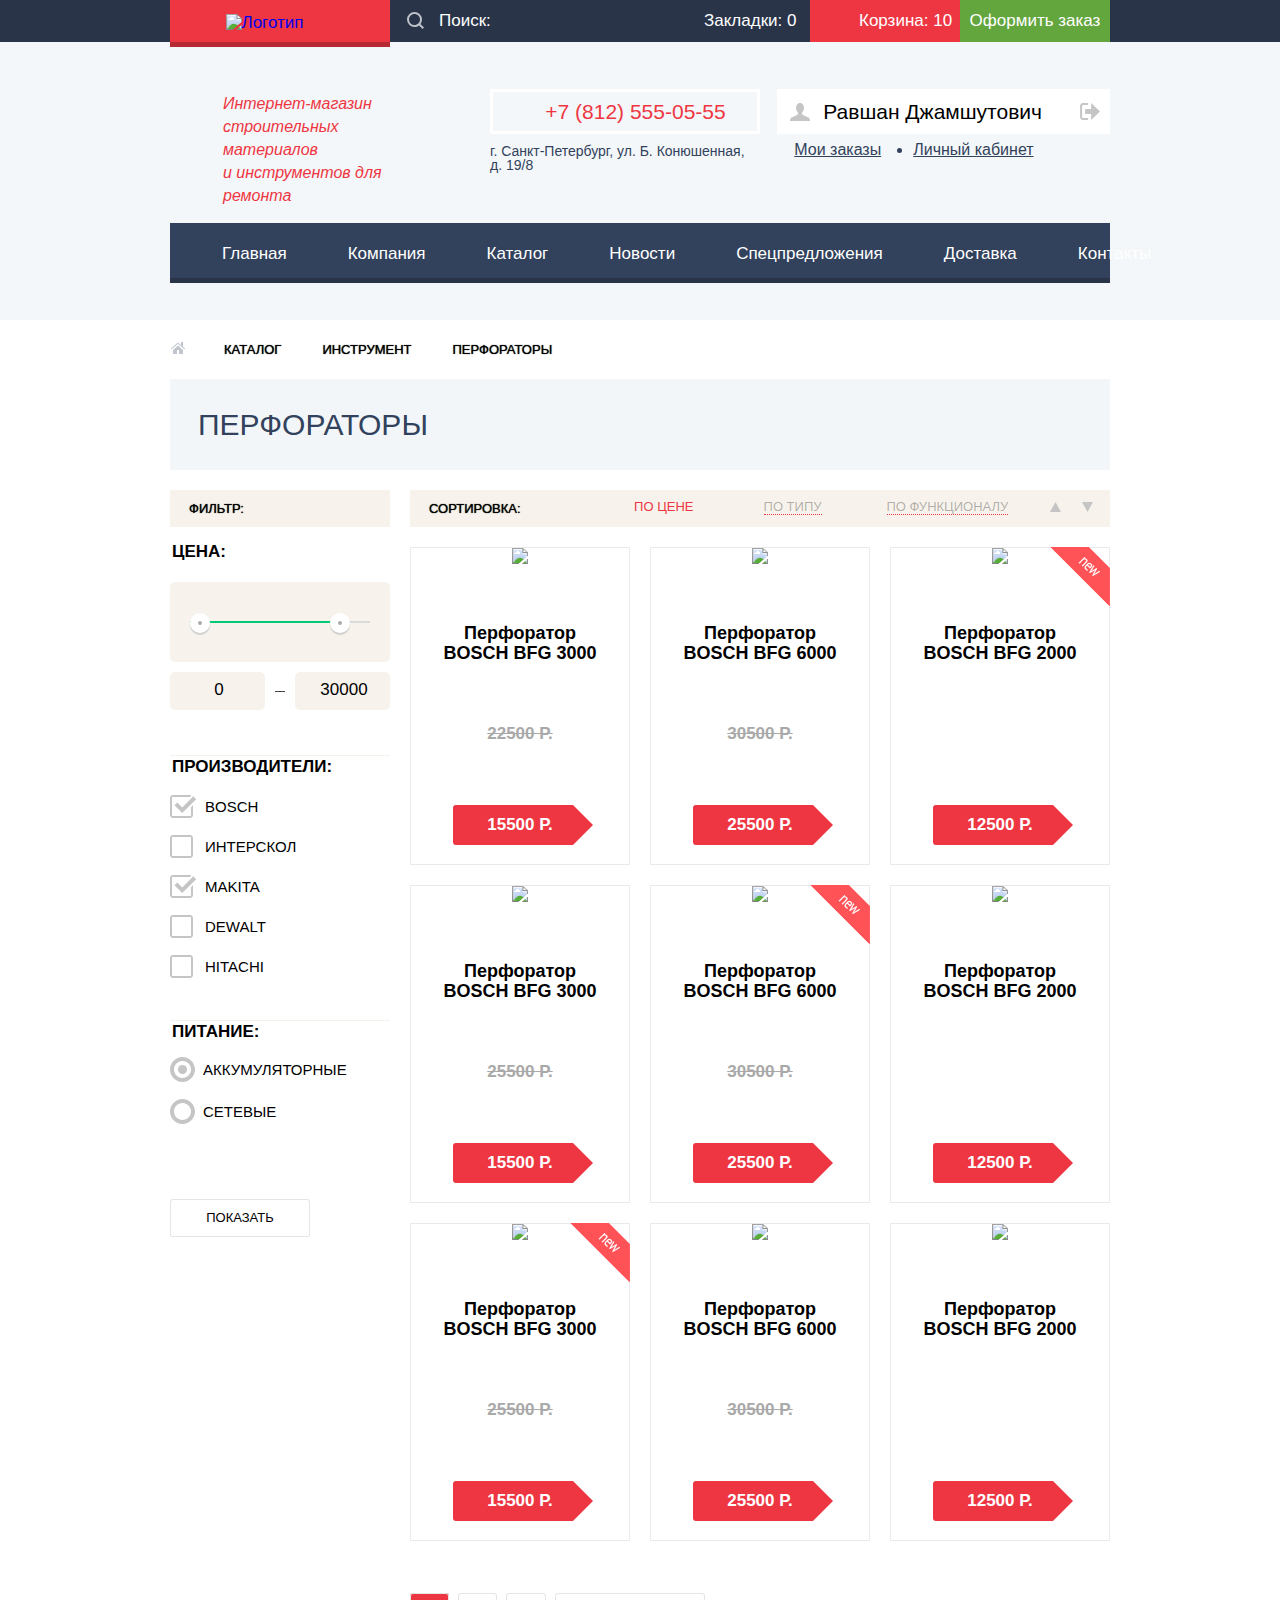
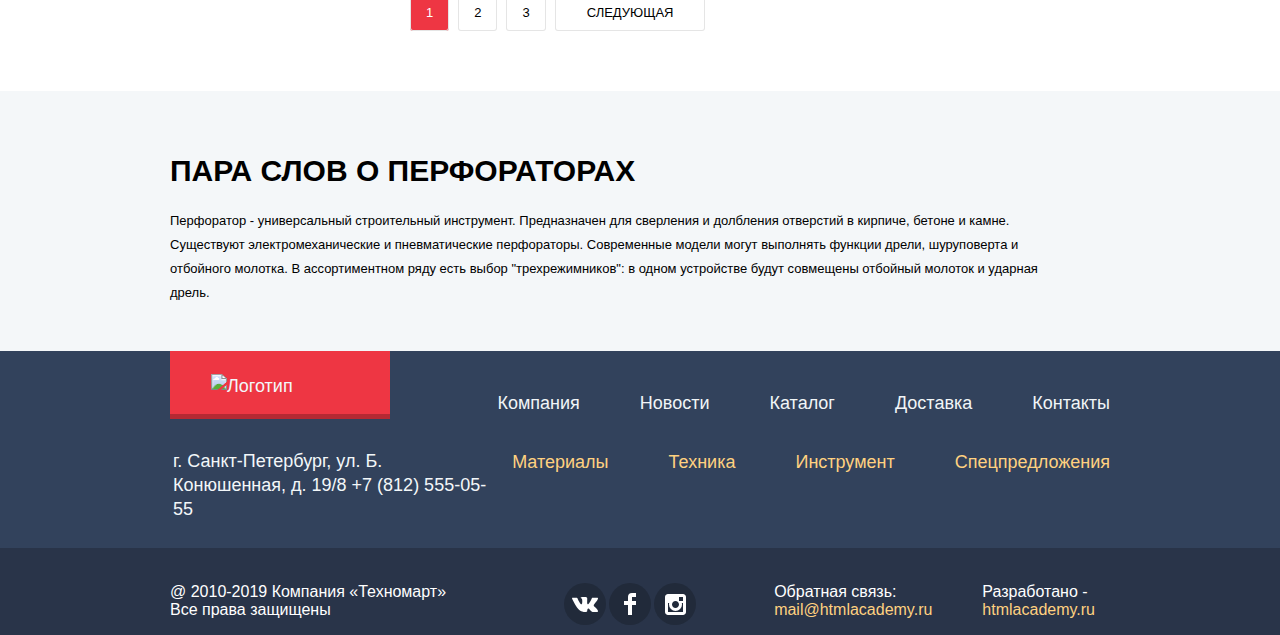
==== commit eea16396: "Подготовка к защите" ====
--- a/catalog.html
+++ b/catalog.html
@@ -28,21 +28,22 @@
 
                 <ul class="actions-list">
                     <li><a class="bookmarks-link" href="">Закладки: 0</a></li>
-                    <li><a class="basket-link" href="">Корзина: 0</a></li>
+                    <li><a class="basket-link red-flag" href="">Корзина: 10</a></li>
                     <li><a class="checkout-link" href="">Оформить заказ</a></li>
                 </ul>
             </div>
         </div>
         <div class="header-second-line">
             <div class="header-second-line-container">
-                <p class="header-text">
-                    Интернет-магазин
-                    строительных материалов
-                    и инструментов для ремонта
-                </p>
-                <div class="header-contacts">
-                    <a href="tel:+78125550555">+7 (812) 555-05-55</a>
-                    <p>г. Санкт-Петербург, ул. Б. Конюшенная, д. 19/8</p>
+                <div class="header-second-line-right">
+                    <p class="header-text">
+                        Интернет-магазин строительных материалов
+                        и&nbsp;инструментов для ремонта
+                    </p>
+                    <div class="header-contacts">
+                        <a href="tel:+78125550555">+7 (812) 555-05-55</a>
+                        <p>г. Санкт-Петербург, ул. Б. Конюшенная, д. 19/8</p>
+                    </div>
                 </div>
                 <div class="user">
                     <ul class="user-profile-list">
@@ -113,7 +114,7 @@
                         <a href="">Каталог</a>
                     </li>
                     <li>
-                        <a href="">Инструменты</a>
+                        <a href="">Инструмент</a>
                     </li>
                     <li>
                         <a class="breadcrumbs-current" href="catalog.html">Перфораторы</a>
@@ -122,7 +123,9 @@
                 <h2 class="title-perforators">Перфораторы</h2>
                 <div class="columns-container">
                     <div class="filter">
-                        <h3>Фильтр:</h3>
+                        <div class="title-filter">
+                            <h3>Фильтр:</h3>
+                        </div>
                         <form action="https://echo.htmlacademy.ru" method="get">
 
                             <fieldset class="filter-price">
@@ -165,7 +168,7 @@
                                                 <path class="checkbox-on" fill="none"
                                                     d="M21 20c0 .542-.458 1-1 1H3c-.542 0-1-.458-1-1V3c0-.542.458-1 1-1h16.908L21.493.415A2.96 2.96 0 0 0 20 0H3C1.35 0 0 1.35 0 3v17c0 1.65 1.35 3 3 3h17c1.65 0 3-1.35 3-3v-9.829l-2 2V20z" />
                                             </svg>
-                                            <span>Bosh</span>
+                                            <span>Bosch</span>
                                         </label>
                                     </li>
                                     <li>
@@ -266,17 +269,17 @@
                                 </ul>
                             </fieldset>
 
-                            <a class="filter-show" href="">Показать</a>
+                            <button class="filter-show" type="submit">Показать</button>
                         </form>
 
                     </div>
                     <div class="results">
                         <h3 class="visually-hidden">Список товаров</h3>
                         <div class="sorting-container">
-                            <h4>Сортировка:</h4>
+                            <h3>Сортировка:</h3>
                             <fieldset class="sorting-major">
                                 <input class="visually-hidden" type="radio" name="sorting-type" id="by-price"
-                                    value="by-price">
+                                    value="by-price" checked>
                                 <input class="visually-hidden" type="radio" name="sorting-type" id="by-type"
                                     value="by-type">
                                 <input class="visually-hidden" type="radio" name="sorting-type" id="by-function"
@@ -301,33 +304,74 @@
                             </fieldset>
 
                             <fieldset class="sorting-minor">
-                                <input class="visually-hidden" type="radio" name="sorting-direction" id="up" value="up">
-                                <input class="visually-hidden" type="radio" name="sorting-direction" id="down"
-                                    value="down">
                                 <ul>
                                     <li>
-                                        <label class="arrow" for="up">
+                                        <label class="arrow">
                                             По возрастанию
+                                            <input class="visually-hidden" type="radio" name="sorting-direction"
+                                                value="up">
                                             <svg xmlns="http://www.w3.org/2000/svg" width="11" height="10"
                                                 viewBox="0 0 11 10">
-                                                <path id="up-path" fill="#c5c5c5" d="M5.5 0L0 10h11z" />
-                                            </svg>
-                                        </label>
-                                    </li>
-                                    <li>
-                                        <label class="arrow" for="down">
+                                                <path class="arrow-up" fill="#c5c5c5" d="M5.5 0L0 10h11z" />
+                                            </svg>
+                                        </label>
+                                    </li>
+                                    <li>
+                                        <label class="arrow">
+                                            По убыванию
+                                            <input class="visually-hidden" type="radio" name="sorting-direction"
+                                                value="down">
                                             <svg xmlns="http://www.w3.org/2000/svg" width="11" height="10"
                                                 viewBox="0 0 11 10">
-                                                <path id="down-path" fill="#c5c5c5" d="M5.5 10L0 0h11" />
-                                            </svg>
-                                            По убыванию
+                                                <path class="arrow-down" fill="#c5c5c5" d="M5.5 10L0 0h11" />
+                                            </svg>
                                         </label>
                                     </li>
                                 </ul>
                             </fieldset>
                         </div>
 
-                        <ul class="items-list">
+                        <ul class="items-list items-list-catalog-page">
+                            <li>
+                                <div class="actions">
+                                    <a class="buy" href="">Купить</a>
+                                    <a class="bookmark" href="">В закладки</a>
+                                </div>
+                                <div class="image">
+                                    <img src="img/perforator-bosh-bfg-3000.jpg" width="218" height="170"
+                                        alt="Перфоратор BOSCH BFG 3000">
+                                </div>
+                                <div class="title-item"> Перфоратор BOSCH BFG 3000</div>
+                                <div class="old-price">22500 Р.</div>
+                                <div class="new-price">15500 Р.</div>
+                            </li>
+                            <li>
+                                <div class="actions">
+                                    <a class="buy" href="">Купить</a>
+                                    <a class="bookmark" href="">В закладки</a>
+                                </div>
+                                <div class="image">
+                                    <img src="img/perforator-bosh-bfg-6000.jpg" width="218" height="170"
+                                        alt="Перфоратор BOSCH BFG 6000">
+                                </div>
+                                <div class="title-item"> Перфоратор BOSCH BFG 6000</div>
+                                <div class="old-price">30500 Р.</div>
+                                <div class="new-price">25500 Р.</div>
+                            </li>
+                            <li>
+                                <div class="flag flag-new">новинка</div>
+                                <div class="actions">
+                                    <a class="buy" href="">Купить</a>
+                                    <a class="bookmark" href="">В закладки</a>
+                                </div>
+                                <div class="image">
+                                    <img src="img/perforator-bosh-bfg-2000.jpg" width="218" height="170"
+                                        alt="Перфоратор BOSCH BFG 2000">
+                                </div>
+                                <div class="title-item"> Перфоратор BOSCH BFG 2000</div>
+                                <div class="old-price hide-price"></div>
+                                <div class="new-price">12500 Р.</div>
+                            </li>
                             <li>
                                 <div class="actions">
                                     <a class="buy" href="">Купить</a>
@@ -342,6 +386,7 @@
                                 <div class="new-price">15500 Р.</div>
                             </li>
                             <li>
+                                <div class="flag flag-new">новинка</div>
                                 <div class="actions">
                                     <a class="buy" href="">Купить</a>
                                     <a class="bookmark" href="">В закладки</a>
@@ -355,7 +400,6 @@
                                 <div class="new-price">25500 Р.</div>
                             </li>
                             <li>
-                                <div class="flag flag-new">новинка</div>
                                 <div class="actions">
                                     <a class="buy" href="">Купить</a>
                                     <a class="bookmark" href="">В закладки</a>
@@ -369,6 +413,7 @@
                                 <div class="new-price">12500 Р.</div>
                             </li>
                             <li>
+                                <div class="flag flag-new">новинка</div>
                                 <div class="actions">
                                     <a class="buy" href="">Купить</a>
                                     <a class="bookmark" href="">В закладки</a>
@@ -382,7 +427,6 @@
                                 <div class="new-price">15500 Р.</div>
                             </li>
                             <li>
-                                <div class="flag flag-new">новинка</div>
                                 <div class="actions">
                                     <a class="buy" href="">Купить</a>
                                     <a class="bookmark" href="">В закладки</a>
@@ -408,46 +452,6 @@
                                 <div class="old-price hide-price"></div>
                                 <div class="new-price">12500 Р.</div>
                             </li>
-                            <li>
-                                <div class="flag flag-new">новинка</div>
-                                <div class="actions">
-                                    <a class="buy" href="">Купить</a>
-                                    <a class="bookmark" href="">В закладки</a>
-                                </div>
-                                <div class="image">
-                                    <img src="img/perforator-bosh-bfg-3000.jpg" width="218" height="170"
-                                        alt="Перфоратор BOSCH BFG 3000">
-                                </div>
-                                <div class="title-item"> Перфоратор BOSCH BFG 3000</div>
-                                <div class="old-price">25500 Р.</div>
-                                <div class="new-price">15500 Р.</div>
-                            </li>
-                            <li>
-                                <div class="actions">
-                                    <a class="buy" href="">Купить</a>
-                                    <a class="bookmark" href="">В закладки</a>
-                                </div>
-                                <div class="image">
-                                    <img src="img/perforator-bosh-bfg-6000.jpg" width="218" height="170"
-                                        alt="Перфоратор BOSCH BFG 6000">
-                                </div>
-                                <div class="title-item"> Перфоратор BOSCH BFG 6000</div>
-                                <div class="old-price">30500 Р.</div>
-                                <div class="new-price">25500 Р.</div>
-                            </li>
-                            <li>
-                                <div class="actions">
-                                    <a class="buy" href="">Купить</a>
-                                    <a class="bookmark" href="">В закладки</a>
-                                </div>
-                                <div class="image">
-                                    <img src="img/perforator-bosh-bfg-2000.jpg" width="218" height="170"
-                                        alt="Перфоратор BOSCH BFG 2000">
-                                </div>
-                                <div class="title-item"> Перфоратор BOSCH BFG 2000</div>
-                                <div class="old-price hide-price"></div>
-                                <div class="new-price">12500 Р.</div>
-                            </li>
                         </ul>
 
                         <ul class="pagination-list">
@@ -461,7 +465,7 @@
                                 <a class="pagination-item" href="">3</a>
                             </li>
                             <li>
-                                <a class="pagination-item" href="">Следующая</a>
+                                <a class="pagination-item pagination-next" href="">Следующая</a>
                             </li>
                         </ul>
                     </div>
@@ -490,10 +494,10 @@
     <footer class="footer">
         <div class="footer-first-line">
             <div class="container footer-anchor">
-                <a class="footer-logo" href="index.html">
+                <p class="footer-logo">
                     <img src="img/svg-technomart/logo-technomart.svg" width="138" height="23"
                         alt="Логотип интернет-магазина Техномарт">
-                </a>
+                </p>
                 <p>г. Санкт-Петербург, ул. Б. Конюшенная, д. 19/8
                     <a class="footer-tel" href="tel:+78125550555">+7 (812) 555-05-55</a>
                 </p>
@@ -516,7 +520,7 @@
         <div class="footer-second-line">
             <div class="container footer-bottom">
                 <div class="copyright">
-                    <p>@ 2010-2019 Компания "Техномарт"</p>
+                    <p>@ 2010-2019 Компания «Техномарт»</p>
                     <p>Все права защищены</p>
                 </div>
 
@@ -548,31 +552,33 @@
                         </a>
                     </li>
                 </ul>
-
-                <p class="footer-container-email">
-                    Обратная связь:
-                    <a href="mailto:mail@htmlacademy.ru">mail@htmlacademy.ru</a>
-                </p>
-                <p class="footer-container">
-                    Разработано -
-                    <a href="https://htmlacademy.ru/intensive/htmlcss">htmlacademy.ru</a>
-                </p>
+                <ul class="developer">
+                    <li>
+                        Обратная связь:
+                        <a href="mailto:mail@htmlacademy.ru">mail@htmlacademy.ru</a>
+                    </li>
+                    <li>
+                        Разработано -
+                        <a href="https://htmlacademy.ru/intensive/htmlcss">htmlacademy.ru</a>
+                    </li>
+                </ul>
             </div>
         </div>
     </footer>
 
-    <section class="popup-container popup-basket popup-basket-not-show">
+    <section class="popup-container popup-basket">
         <h2 class="visually-hidden">Подтверждение заказа</h2>
         <p>Товар добавлен в корзину!</p>
         <div class="popup-basket-container">
-            <a class="popup-basket-link" href="">Оформить заказ</a>
-            <a class="popup-basket-link" href="">Продолжить покупки</a>
+            <a class="popup-basket-link pay" href="">Оформить заказ</a>
+            <a class="popup-basket-link continue" href="">Продолжить покупки</a>
         </div>
         <button class="modal-close" type="button">
             <span class="visually-hidden">Закрыть</span>
         </button>
     </section>
 
+    <script src="../js/basket.js"></script>
 </body>
 
 </html>--- a/css/style.css
+++ b/css/style.css
@@ -48,19 +48,12 @@
 }
 
 /* Глобальные стили */
-/* html,
-body {
-  min-width: 940px;
-  min-height: 3151px;
-} */
-
 body {
   margin: 0;
   padding: 0;
 
   font-family: 'Cuprum', Arial, sans-serif;
   background-color: #ffffff;
-
 }
 
 a {
@@ -119,19 +112,21 @@
   line-height: 17px;
   color: #ffffff;
   background-color: #32425c;
-  box-shadow: 0 5px 0 0 #293449;
+  box-shadow: inset 0 -5px 0 0 #293449;
 }
 
 .actions-list,
 .user,
+.no-user,
 .header-nav-pages,
-.user-profile-list {
+.user-profile-list,
+.developer {
   list-style: none;
   /*убираем маркеры у списков*/
 }
 
 .user a,
-.user-profile-list a {
+.user-profile-list {
   color: #000000;
   /*меняем родной цвет ссылок*/
   background-color: #ffffff;
@@ -161,7 +156,7 @@
   width: 270px;
   height: 45px;
 
-  padding-left: 34px;
+  padding-left: 21px;
 
   font-size: 21px;
   line-height: 21px;
@@ -170,22 +165,23 @@
 }
 
 .header-contacts a::before {
-  content: "";
+  content: '';
 
   position: absolute;
-  top: 10px;
-  left: 15px;
+  top: 9px;
+  left: 11px;
 
   width: 19px;
   height: 19px;
 
-  background-image: url("../img/svg-technomart/icon-phone.svg");
+  background-image: url('../img/svg-technomart/icon-phone.svg');
   background-position: 0 0;
   background-repeat: no-repeat;
 }
 
 .header-contacts p {
   font-size: 14px;
+  line-height: 14px;
   color: #32425c;
 
   margin-top: 10px;
@@ -221,15 +217,16 @@
 
   margin: 0;
   padding: 0;
+
+  font-size: 21px;
+  line-height: 21px;
 }
 
 .user-profile-list {
   display: flex;
   flex-direction: row;
-  justify-content: top;
+  justify-content: space-between;
   flex-wrap: wrap;
-
-  min-width: 120px;
 
   margin: 0;
   padding-left: 0;
@@ -260,7 +257,7 @@
 
 .container {
   width: 940px;
-  margin: 0px auto;
+  margin: 0 auto;
   padding: 0;
 }
 
@@ -280,10 +277,10 @@
   width: 940px;
   height: 42px;
 
-  margin: 0px auto;
-}
-
-a.header-logo {
+  margin: 0 auto;
+}
+
+.header-logo {
   display: flex;
   flex-direction: row;
   justify-content: center;
@@ -296,6 +293,8 @@
   width: 220px;
   height: 47px;
 
+  margin: 0;
+
   background-color: #ee3643;
   box-shadow: inset 0 -5px 0 0 rgba(0, 0, 0, 0.24);
 }
@@ -323,16 +322,19 @@
 
 .checkout-link {
   justify-content: center;
-
-}
-
-.bookmarks-link,
+}
+
+.bookmarks-link {
+  position: relative;
+  padding-left: 44px;
+}
+
 .basket-link {
   position: relative;
-  padding-left: 44px;
-}
-
-a.bookmarks-link::before {
+  padding-left: 49px;
+}
+
+.bookmarks-link::before {
   content: '';
 
   position: absolute;
@@ -348,7 +350,7 @@
   height: 16px;
 }
 
-a.basket-link::before {
+.basket-link::before {
   content: '';
 
   position: absolute;
@@ -364,30 +366,34 @@
   height: 15px;
 }
 
-a.bookmarks-link:hover::before,
-a.bookmarks-link:focus::before,
-a.basket-link:hover::before,
-a.basket-link:focus::before,
+.bookmarks-link:hover::before,
+.bookmarks-link:focus::before,
+.basket-link:hover::before,
+.basket-link:focus::before,
 .buy:hover::before,
 .buy:focus::before {
   opacity: 1;
 }
 
-a.bookmarks-link:hover,
-a.bookmarks-link:focus,
-a.basket-link:hover,
-a.basket-link:focus {
+.bookmarks-link:hover,
+.bookmarks-link:focus,
+.basket-link:hover,
+.basket-link:focus {
   background-color: #212a3a;
 }
 
-a.bookmarks-link:active::before,
-a.basket-link:active::before {
+.bookmarks-link:active::before,
+.basket-link:active::before {
   opacity: 0.7;
 }
 
-a.bookmarks-link:active,
-a.basket-link:active {
+.bookmarks-link:active,
+.basket-link:active {
   background-color: #161d29;
+}
+
+.red-flag {
+  background-color: #ee3643;
 }
 
 .header-first-line-container label {
@@ -430,7 +436,6 @@
   opacity: 1;
 }
 
-
 .header-first-line-container input:focus {
   background-color: #ffffff
 }
@@ -446,25 +451,29 @@
 }
 
 .header-second-line-container {
+  display: flex;
+  flex-direction: row;
+  justify-content: space-between;
+
   width: 940px;
   min-height: 158px;
 
-  display: flex;
-  flex-direction: row;
-  justify-content: space-between;
-  align-items: top;
-
   margin: auto;
   padding-top: 47px;
 }
 
-p.header-text {
-  width: 196px;
-  height: 60px;
-
-  margin-top: 7px;
+.header-second-line-right {
+  display: flex;
+  flex-direction: row;
+  justify-content: space-between;
+}
+
+.header-text {
+  width: 200px;
+
+  margin-top: 3px;
   margin-left: 53px;
-  margin-right: 20px;
+  margin-right: 67px;
 }
 
 .user {
@@ -481,27 +490,37 @@
 
   margin-top: 0;
   margin-bottom: auto;
-  padding-left: 25px;
-  padding-right: 25px;
+  padding-left: 26px;
+  padding-right: 24px;
 }
 
 a.user-links {
   height: 18px;
-  margin-right: 13px;
+
+  margin-right: 14px;
   padding: 0;
 }
 
 .user-links-list li {
   color: #32425c;
 
-  padding-right: 15px;
+  padding-right: 18px;
 }
 
 .user-links-list li:first-child {
   list-style: none;
+
   padding-left: 17px;
 }
 
+.user-links:hover,
+.user-links:focus {
+  color: #ee3643;
+}
+
+.user-links:active {
+  color: rgba(50, 66, 92, 0.3);
+}
 
 .login-link svg {
   margin: 14px;
@@ -513,8 +532,8 @@
   height: 45px;
 
   margin-right: 10px;
-  padding-left: 0px;
-  padding-right: 27px;
+  padding-left: 0;
+  padding-right: 24px;
 }
 
 .profile-link svg {
@@ -522,14 +541,12 @@
 }
 
 a.profile-link {
-  justify-content: flex-start;
   flex-wrap: wrap;
 
-  width: 260px;
   min-height: 45px;
 
-  padding-left: 0px;
-  padding-right: 0px;
+  padding-left: 0;
+  padding-right: 27px;
 }
 
 a.logout-link {
@@ -543,7 +560,6 @@
 a.registration {
   height: 45px;
 }
-
 
 .login-link:hover path,
 .login-link:focus path,
@@ -587,16 +603,14 @@
   width: 270px;
 }
 
-
 .user-links-list {
   display: flex;
   flex-direction: row;
   justify-content: flex-start;
   flex-wrap: wrap;
 
-  width: 300px;
   min-height: 28px;
-  margin-top: 10px;
+  margin-top: 7px;
   margin-bottom: auto;
   padding-left: 0;
 }
@@ -605,12 +619,11 @@
   background-color: transparent;
 }
 
-
 .header-nav {
   width: 940px;
 }
 
-ul.header-nav-pages {
+.header-nav-pages {
   display: flex;
   flex-direction: row;
   justify-content: space-between;
@@ -632,7 +645,7 @@
   height: 60px;
 
   padding-left: 31px;
-  padding-right: 31px;
+  padding-right: 30px;
 }
 
 /* Стили main */
@@ -645,8 +658,12 @@
   /*убираем маркеры у списков*/
 }
 
-ul.simple-list {
+.simple-list {
   padding-left: 0;
+  margin-top: 8px;
+
+  font-size: 18px;
+  line-height: 20px;
 }
 
 .simple-list li {
@@ -654,11 +671,16 @@
 
   position: relative;
 
+  margin-bottom: 20px;
   padding-left: 36px;
 }
 
+.simple-list li:last-child {
+  margin-bottom: 0;
+}
+
 .simple-list li::before {
-  content: "";
+  content: '';
 
   width: 25px;
   height: 2px;
@@ -671,8 +693,8 @@
 }
 
 .catalog-list li,
-div.options-discount,
-div.options-delivery {
+.options-discount,
+.options-delivery {
   display: flex;
   flex-direction: column;
 
@@ -684,21 +706,21 @@
   position: relative;
 
   background-color: #ffbf47;
-  background-image: url("../img/svg-technomart/icon-1.svg");
+  background-image: url('../img/svg-technomart/icon-1.svg');
   background-repeat: no-repeat;
   background-position: 213px 31px;
 }
 
 .catalog-list li:nth-child(2) {
   background-color: #3bbce3;
-  background-image: url("../img/svg-technomart/icon-2.svg");
+  background-image: url('../img/svg-technomart/icon-2.svg');
   background-repeat: no-repeat;
   background-position: 197px 33px;
 }
 
 .catalog-list li:nth-child(3) {
   background-color: #dc91d8;
-  background-image: url("../img/svg-technomart/icon-3.svg");
+  background-image: url('../img/svg-technomart/icon-3.svg');
   background-repeat: no-repeat;
   background-position: 191px 31px;
 }
@@ -715,14 +737,24 @@
   width: 135px;
   height: 38px;
 
-  margin-top: 15px;
-  margin-left: 25px;
+  margin-top: 14px;
 
   font-size: 14px;
   line-height: 18px;
   text-transform: uppercase;
   color: #ffffff;
   background-color: rgba(0, 0, 0, 0.10);
+  border-radius: 3px;
+}
+
+.catalog-list a {
+  margin-left: 25px;
+}
+
+a.a-padding,
+.options-discount a,
+.options-delivery a {
+  margin-left: 23px;
 }
 
 .catalog-list a:hover,
@@ -743,25 +775,34 @@
 .catalog-list p,
 .options-discount p,
 .options-delivery p {
-  margin-top: 26px;
   margin-bottom: 0;
   margin-left: 23px;
 
   font-size: 24px;
   line-height: 30px;
+  letter-spacing: 1px;
   color: #ffffff;
 }
 
-div.options-discount {
+.catalog-list p {
+  margin-top: 20px;
+}
+
+.options-discount p,
+.options-delivery p {
+  margin-top: 20px;
+}
+
+.options-discount {
   background-color: #8ed78f;
-  background-image: url("../img/svg-technomart/icon-4.svg");
+  background-image: url('../img/svg-technomart/icon-4.svg');
   background-repeat: no-repeat;
   background-position: 196px 26px;
 }
 
-div.options-delivery {
+.options-delivery {
   background-color: #ffc047;
-  background-image: url("../img/svg-technomart/icon-5.svg");
+  background-image: url('../img/svg-technomart/icon-5.svg');
   background-repeat: no-repeat;
   background-position: 191px 32px;
 }
@@ -772,7 +813,7 @@
 }
 
 .title h2 {
-  font-size: 30px;
+  font-size: 28px;
   line-height: 30px;
   color: #32425c;
 
@@ -796,19 +837,20 @@
   text-transform: uppercase;
 }
 
-div.title-item {
+.title-item {
   min-height: 40px;
 
   padding: 0 25px;
-  margin-top: 10px;
-  margin-bottom: 15px;
-
-  font-size: 17px;
+  margin-top: 8px;
+  margin-bottom: 10px;
+
+  font-size: 18px;
+  line-height: 20px;
 
   color: #000000;
 }
 
-div.old-price {
+.old-price {
   font-size: 17px;
 
   color: #a9a9a9;
@@ -821,11 +863,10 @@
   margin-top: 19px;
 }
 
-
-div.new-price {
+.new-price {
   position: relative;
 
-  width: 141px;
+  width: 135px;
 
   margin-right: auto;
   margin-left: auto;
@@ -841,12 +882,12 @@
   border-radius: 3px;
 }
 
-div.new-price:after {
-  content: "";
+.new-price:after {
+  content: '';
 
   position: absolute;
   top: 0;
-  right: -20px;
+  right: -25px;
 
   width: 0;
   height: 0;
@@ -896,7 +937,7 @@
 }
 
 .buy::before {
-  content: "";
+  content: '';
 
   position: absolute;
   top: 11px;
@@ -905,7 +946,7 @@
   width: 15px;
   height: 15px;
 
-  background-image: url("../img/svg-technomart/icon-cart.svg");
+  background-image: url('../img/svg-technomart/icon-cart.svg');
   background-position: 0 0;
   background-repeat: no-repeat;
 
@@ -968,19 +1009,12 @@
   text-transform: uppercase;
 }
 
-.simple-list {
-  font-size: 18px;
-  line-height: 20px;
-  color: #000000;
-}
-
 .button-link,
 .popup-lost-link,
 .slider a {
   width: 220px;
   height: 38px;
   font-size: 14px;
-  /* line-height: 18px; */
   color: #ffffff;
   text-transform: uppercase;
   background-color: #ee3643;
@@ -988,6 +1022,10 @@
   border-radius: 3px;
 }
 
+.button-middle-size {
+  min-width: 253px;
+}
+
 .popup-lost-link {
   width: 300px;
 }
@@ -996,20 +1034,17 @@
   width: 195px;
 }
 
-button.button-link:hover,
-button.button-link:focus,
-a.button-link:hover,
-a.button-link:focus,
-a.popup-lost-link:hover,
-a.popup-lost-link:focus,
+.button-link:hover,
+.button-link:focus,
+.popup-lost-link:hover,
+.popup-lost-link:focus,
 .slider a:hover,
 .slider a:focus {
   background-color: #ca2c37;
 }
 
-button.button-link:active,
-a.button-link:active,
-a.popup-lost-link:active,
+.button-link:active,
+.popup-lost-link:active,
 .slider a:active {
   background-color: #ba2732;
 }
@@ -1018,7 +1053,6 @@
   border: none;
   box-shadow: 0 10px 25px 0 rgba(41, 52, 73, 0.5);
 }
-
 
 /* Построение сеток main index.html */
 .category,
@@ -1037,10 +1071,9 @@
   flex-direction: row;
   justify-content: space-between;
   align-items: center;
-}
-
-ul.catalog-list {
+
   padding: 0;
+  margin-bottom: 20px;
 }
 
 .slider {
@@ -1048,14 +1081,14 @@
   height: 266px;
 
   margin-bottom: 20px;
-
-  background-image: url('../img/slider-image.jpg');
 }
 
 .container-slider {
   display: flex;
   flex-direction: row;
   justify-content: space-between;
+
+  position: relative;
 
   margin-bottom: 53px;
 }
@@ -1092,7 +1125,7 @@
 }
 
 a.button-link,
-a.popup-lost-link,
+.popup-lost-link,
 .slider a {
   display: flex;
   flex-direction: column;
@@ -1109,14 +1142,14 @@
 }
 
 .slider a {
-  margin-top: 124px;
-  margin-left: 25px;
+  margin-top: 122px;
+  margin-left: 26px;
 }
 
 .items-list {
   display: flex;
   flex-direction: row;
-  justify-content: space-between;
+  justify-content: flex-start;
   flex-wrap: wrap;
 }
 
@@ -1145,14 +1178,29 @@
 
   margin-bottom: 20px;
 
-  /* border: inset 1px #eaeaea; */
   box-shadow: inset 0 0 0 1px #eaeaea;
+}
+
+.items-list-index-page li {
+  margin-right: 20px;
+}
+
+.items-list-index-page li:nth-child(4n) {
+  margin-right: 0;
+}
+
+.items-list-catalog-page li {
+  margin-right: 20px;
+}
+
+.items-list-catalog-page li:nth-child(3n) {
+  margin-right: 0;
 }
 
 .flag {
   position: absolute;
-  top: 0px;
-  right: 0px;
+  top: 0;
+  right: 0;
 
   width: 60px;
   height: 60px;
@@ -1163,7 +1211,7 @@
 }
 
 .flag-new {
-  background: url("../img/new-flag.png") no-repeat 0 0;
+  background: url('../img/new-flag.png') no-repeat 0 0;
 }
 
 .items-list img {
@@ -1184,13 +1232,13 @@
 }
 
 ul.logo-list {
-  margin: 0;
+  margin: 10px 0;
   padding: 0;
 }
 
 .logo-list li {
-  margin-top: 20px;
-  margin-bottom: 20px;
+  margin-top: 10px;
+  margin-bottom: 10px;
 }
 
 .logo-list li:first-child,
@@ -1222,7 +1270,7 @@
   min-width: 940px;
   height: 522px;
 
-  margin-top: 65px;
+  margin-top: 75px;
   padding-top: 68px;
 
   background-color: #f4f7f9;
@@ -1231,7 +1279,7 @@
 .delivery-img {
   background-image: url('../img/delivery.png');
   background-repeat: no-repeat;
-  background-position: bottom right;
+  background-position: 150px 23px;
 }
 
 .guarantee-img {
@@ -1248,12 +1296,14 @@
 
 h2.title-service {
   margin: 0;
-  margin-bottom: 38px;
+  margin-bottom: 10px;
 }
 
 .service p {
-  font-size: 13px;
+  width: 400px;
+
   margin: 0;
+  margin-top: 23px;
 }
 
 .service-list {
@@ -1272,7 +1322,7 @@
 }
 
 .service-list li:nth-child(2)::after {
-  content: "";
+  content: '';
 
   position: absolute;
   top: 50%;
@@ -1294,7 +1344,7 @@
   flex-direction: row;
   justify-content: flex-start;
 
-  margin-top: 74px;
+  margin-top: 70px;
 }
 
 .service-element {
@@ -1306,7 +1356,7 @@
 
 .service-element h3 {
   margin: 0;
-  margin-bottom: 34px;
+  margin-bottom: 23px;
 }
 
 .service-list label {
@@ -1323,14 +1373,13 @@
   border: none;
   color: #ffffff;
 
-  box-shadow: 0 1 0 0 #293449,
-    inset 0 1 0 0 #405069;
+  box-shadow: 0 1px 0 0 #293449,
+    inset 0 1px 0 0 #405069;
 }
 
 .service-list label:hover,
 .service-list label:focus {
   background-color: #293449;
-  box-shadow: inset 0 1 0 0 #405069;
 }
 
 #delivery:checked~.service-container #slide-delivery,
@@ -1339,12 +1388,12 @@
   display: block;
 }
 
-
-#delivery:checked~.service-container label[for="delivery"],
-#guarantee:checked~.service-container label[for="guarantee"],
-#credit:checked~.service-container label[for="credit"] {
+#delivery:checked~.service-container label[for='delivery'],
+#guarantee:checked~.service-container label[for='guarantee'],
+#credit:checked~.service-container label[for='credit'] {
   color: #32425c;
   background-color: #ffffff;
+  box-shadow: none
 }
 
 .about-company {
@@ -1370,12 +1419,13 @@
 }
 
 .first-container {
-  max-width: 50%;
+  width: 520px;
   margin-right: 120px;
 }
 
-a.map-link {
-  margin-bottom: 40px;
+.map-link {
+  margin-top: 20px;
+  margin-bottom: 35px;
 }
 
 /* Стили main catalog.html */
@@ -1385,6 +1435,8 @@
   line-height: 18px;
   color: #000000;
   text-transform: uppercase;
+
+  text-shadow: 0 0 1px #000000;
 }
 
 .catalog-perforators {
@@ -1401,27 +1453,27 @@
   flex-direction: row;
   justify-content: flex-start;
 
-  margin-top: 25px;
-  margin-bottom: 25px;
-}
-
-ul.breadcrumbs {
+  margin-top: 20px;
+  margin-bottom: 20px;
+}
+
+.breadcrumbs {
   padding: 0;
 }
 
 .breadcrumbs li:first-child {
-  padding-right: 15px;
+  padding-right: 14px;
 }
 
 .breadcrumbs li:not(:first-child) {
   position: relative;
 
-  padding-left: 23px;
-  padding-right: 15px;
+  padding-left: 25px;
+  padding-right: 16px;
 }
 
 .breadcrumbs li:not(:first-child)::before {
-  content: "";
+  content: '';
 
   position: absolute;
   top: 3px;
@@ -1430,7 +1482,7 @@
   width: 8px;
   height: 12px;
 
-  background-image: url("../img/svg-technomart/icon-right-small.svg");
+  background-image: url('../img/svg-technomart/icon-right-small.svg');
   background-position: 0 0;
   background-repeat: no-repeat;
 }
@@ -1439,9 +1491,9 @@
   width: 940px;
 
   margin: auto;
-  padding-left: 30px;
-  padding-top: 32px;
-  padding-bottom: 32px;
+  padding-left: 28px;
+  padding-top: 31px;
+  padding-bottom: 30px;
   font-size: 30px;
   line-height: 30px;
   font-family: 'Cuprum', Arial, sans-serif;
@@ -1453,34 +1505,35 @@
   background-color: #f2f6f8;
 }
 
-.results h4 {
-  padding-left: 20px;
+.title-filter {
+  display: flex;
+  flex-direction: row;
+  justify-content: flex-start;
+  align-content: center;
+
+  width: 100%;
+  height: 37px;
+
+  margin-top: 20px;
+  margin-bottom: 15px;
+  padding-left: 19px;
+
+  background-color: #f7f3ec;
+}
+
+.filter h3,
+.results h3 {
+  margin: auto 0;
+  padding: 0;
 
   font-size: 13px;
-  line-height: 18px;
-  text-transform: uppercase;
-}
-
-.filter h3 {
-  width: 100%;
-
-  margin-top: 20px;
-  margin-bottom: 20px;
-  padding-left: 20px;
-  padding-top: 14px;
-  padding-bottom: 15px;
-
-  font-size: 13px;
-  /* line-height: 18px; */
   font-weight: normal;
   text-transform: uppercase;
-
-  background-color: #f7f3ec;
+  text-shadow: 0 0 1px #000000;
 }
 
 .filter legend {
   font-size: 17px;
-  /* line-height: 30px; */
   font-weight: bold;
   text-transform: uppercase;
 }
@@ -1498,17 +1551,9 @@
   align-content: center;
 
   margin-top: 20px;
+  padding-left: 19px;
 
   background-color: #f7f3ec;
-}
-
-.results h4 {
-  margin-left: 20px;
-
-  font-size: 13px;
-  line-height: 18px;
-  font-weight: normal;
-  text-transform: uppercase;
 }
 
 .sorting-major label {
@@ -1516,13 +1561,17 @@
   line-height: 18px;
   color: rgba(0, 0, 0, 0.3);
   text-transform: uppercase;
+
   border-bottom: 1px dotted #ee3643;
 }
 
-.sorting-minor {
-  padding-top: 15px;
+fieldset.sorting-minor {
+  height: 37px;
+
   margin: 0;
-  margin-left: 15px;
+  padding: 0;
+  padding-top: 8px;
+
 
   border: none;
 }
@@ -1532,8 +1581,11 @@
 }
 
 .sorting-major {
+  width: 480px;
+
   padding: 0;
-  padding-top: 15px;
+  padding-top: 7px;
+
 
   border: none;
 }
@@ -1542,9 +1594,10 @@
 .sorting-minor ul {
   display: flex;
   flex-direction: row;
+  justify-content: center;
 
   padding: 0;
-  margin: 0 auto;
+  margin: auto;
 
   list-style: none;
 }
@@ -1554,13 +1607,17 @@
 }
 
 .sorting-minor li {
-  margin-left: 5px;
+  margin-left: 4px;
+  margin-right: 17px;
+}
+
+.sorting-major li:not(first-child) {
+  margin-left: 50px;
   margin-right: 15px;
 }
 
-.sorting-major li {
-  margin-left: 30px;
-  margin-right: 30px;
+.sorting-major li:first-child {
+  margin-right: 20px;
 }
 
 .sorting-major label:hover {
@@ -1568,28 +1625,28 @@
   border-bottom: 1px solid #ee3643;
 }
 
-#by-price:focus~ul label[for="by-price"],
-#by-type:focus~ul label[for="by-type"],
-#by-function:focus~ul label[for="by-function"] {
+#by-price:focus~ul label[for='by-price'],
+#by-type:focus~ul label[for='by-type'],
+#by-function:focus~ul label[for='by-function'] {
   color: #000000;
   border-bottom: 1px solid #ee3643;
 }
 
-#by-price:checked~ul label[for="by-price"],
-#by-type:checked~ul label[for="by-type"],
-#by-function:checked~ul label[for="by-function"] {
+#by-price:checked~ul label[for='by-price'],
+#by-type:checked~ul label[for='by-type'],
+#by-function:checked~ul label[for='by-function'] {
   color: #ee3643;
   border: none;
 }
 
 label.arrow:hover path,
-#up:focus~ul #up-path,
-#down:focus~ul #down-path {
+input[value='up']:focus~svg path,
+input[value='down']:focus~svg path {
   fill: #000000;
 }
 
-#up:checked~ul #up-path,
-#down:checked~ul #down-path {
+input[value='up']:checked~svg path,
+input[value='down']:checked~svg path {
   fill: #ee3643;
 }
 
@@ -1649,11 +1706,11 @@
 }
 
 .range-controls .toggle-min {
-  left: 18px;
+  left: 20px;
 }
 
 .range-controls .toggle-max {
-  left: 171px;
+  left: 160px;
 }
 
 .price-controls {
@@ -1667,11 +1724,16 @@
 
 .price-controls input {
   width: 95px;
-  padding: 8px 10px;
+  height: 38px;
+
   margin-top: 10px;
   margin-bottom: 10px;
+  padding-top: 0;
+  padding-bottom: 2px;
+  padding-left: 20px;
 
   text-align: center;
+  vertical-align: middle;
 
   font-size: 17px;
 
@@ -1696,25 +1758,21 @@
 fieldset.filter-producers {
   position: relative;
 
-  margin-top: 40px;
-  padding-top: 20px;
+  margin-top: 37px;
+  padding-top: 18px;
 }
 
 fieldset.filter-producers::before {
-  content: "";
+  content: '';
 
   position: absolute;
-  top: -25px;
+  top: -22px;
   left: 0;
 
   width: 100%;
   height: 1px;
 
   background-color: #f7f3ec;
-}
-
-.filter-producers legend {
-  margin-top: 40px;
 }
 
 .filter-producers ul,
@@ -1726,7 +1784,7 @@
 
 .filter-producers li,
 .filter-power li {
-  margin-bottom: 15px;
+  margin-bottom: 17px;
 }
 
 .filter-producers li:last-child,
@@ -1748,7 +1806,7 @@
 
 .filter-producers-list svg,
 .filter-power-list svg {
-  margin-right: 10px;
+  margin-right: 8px;
   margin-top: auto;
   margin-bottom: auto;
 
@@ -1805,7 +1863,7 @@
 
 .checkbox-input:disabled+* .checkbox-off {
   fill: #b5b5b5;
-  opacity: 30%;
+  opacity: 0.3;
 }
 
 .checkbox-input:disabled~span {
@@ -1814,7 +1872,7 @@
 
 .checkbox-input:checked:disabled+* .checkbox-on {
   fill: #b5b5b5;
-  opacity: 30%;
+  opacity: 0.3;
 }
 
 .checkbox-input:checked:disabled+* .checkbox-off {
@@ -1866,17 +1924,15 @@
 fieldset.filter-power {
   position: relative;
 
-  margin-top: 50px;
-  padding-top: 20px;
+  margin-top: 44px;
+  padding-top: 15px;
 }
 
 fieldset.filter-power::before {
-  display: none;
-
-  content: "";
+  content: '';
 
   position: absolute;
-  top: -25px;
+  top: -22px;
   left: 0;
 
   width: 100%;
@@ -1885,6 +1941,7 @@
   background-color: #f7f3ec;
 }
 
+/* для фильтра <a>
 .filter-show {
   display: flex;
   flex-direction: row;
@@ -1905,18 +1962,38 @@
   text-align: center;
 
   color: #000000;
+} */
+
+.filter-show {
+  width: 140px;
+  height: 38px;
+
+  margin-top: 75px;
+  margin-right: auto;
+
+  font-size: 13px;
+  line-height: 18px;
+  text-transform: uppercase;
+
+  border: none;
+  box-shadow: inset 0 0 0 1px #e5e5e5;
+  border-radius: 3px;
+  text-align: center;
+
+  color: #000000;
+  background-color: #ffffff;
 }
 
 .filter-show:hover,
 .filter-show:focus,
 .pagination-item:hover,
 .pagination-item:focus {
-  box-shadow: inset 0 0 0px 1px #bdc6ca;
+  box-shadow: inset 0 0 0 1px #bdc6ca;
 }
 
 .filter-show:active,
 .pagination-item:active {
-  box-shadow: inset 0 0 0px 1px #ee3643;
+  box-shadow: inset 0 0 0 1px #ee3643;
 }
 
 .pagination-list {
@@ -1925,7 +2002,7 @@
   justify-content: flex-start;
   flex-wrap: wrap;
 
-  margin-top: 30px;
+  margin-top: 32px;
   margin-bottom: 60px;
   padding: 0;
 
@@ -1937,7 +2014,7 @@
   flex-direction: row;
   justify-content: center;
 
-  margin-right: 10px;
+  margin-right: 9px;
 }
 
 .pagination-list li:last-child {
@@ -1952,16 +2029,20 @@
   height: 38px;
 
   margin: auto;
-  padding-left: 17px;
-  padding-right: 15px;
+  padding-left: 16px;
+  padding-right: 16px;
 
   font-size: 13px;
-  /* line-height: 18px; */
   text-transform: uppercase;
   color: #000000;
 
-  box-shadow: inset 0 0 0px 1px #e5e5e5;
+  box-shadow: inset 0 0 0 1px #e5e5e5;
   border-radius: 3px;
+}
+
+.pagination-next {
+  padding-left: 32px;
+  padding-right: 32px;
 }
 
 .pagination-item-current {
@@ -1983,7 +2064,7 @@
 .logo-list a:active {
   border: none;
   box-shadow: 0 4px 10px 0 rgba(41, 52, 73, 0.5);
-  opacity: 30%;
+  opacity: 0.3;
 }
 
 .about-perforators {
@@ -1996,9 +2077,11 @@
 .about-perforators-container {
   display: flex;
   flex-direction: column;
-  justify-content: center;
+  justify-content: flex-start;
 
   min-height: 260px;
+
+  padding-top: 65px;
 }
 
 .about-perforators p {
@@ -2026,13 +2109,13 @@
 
 /* Стили footer */
 .footer-first-line {
-  height: 193px;
+  /* height: 193px; */
 
   background-color: #32425c;
 }
 
 .footer-second-line {
-  height: 107px;
+  /* height: 107px; */
 
   background-color: #293449;
 }
@@ -2069,8 +2152,7 @@
   color: #ffffff;
 }
 
-.footer-container a,
-.footer-container-email a {
+.developer a {
   font-size: 16px;
   line-height: 18px;
   color: #ffd180;
@@ -2080,15 +2162,12 @@
 .footer-nav-pages a:focus,
 .footer-catalog-pages a:hover,
 .footer-catalog-pages a:focus,
-.footer-container-email a:hover,
-.footer-container-email a:focus,
-.footer-container a:hover,
-.footer-container a:focus {
+.developer a:hover,
+.developer a:focus {
   text-decoration: underline;
 }
 
-.footer-container-email a:active,
-.footer-container a:active {
+.developer a:active {
   color: #ee3643;
   text-decoration: none;
 }
@@ -2107,6 +2186,65 @@
 
 /* Стили Pop-up */
 
+@keyframes bounce {
+  0% {
+    transform: translateY(-2000px);
+  }
+
+  70% {
+    transform: translateY(30px);
+  }
+
+  90% {
+    transform: translateY(-10px);
+  }
+
+  100% {
+    transform: translateY(0);
+  }
+}
+
+@keyframes shake {
+
+  0%,
+  100% {
+    transform: translateX(0);
+  }
+
+  10%,
+  30%,
+  50%,
+  70%,
+  90% {
+    transform: translateX(-10px);
+  }
+
+  20%,
+  40%,
+  60%,
+  80% {
+    transform: translateX(10px);
+  }
+}
+
+@keyframes away {
+  0% {
+    transform: translateY(-2000px);
+  }
+
+  70% {
+    transform: translateY(30px);
+  }
+
+  90% {
+    transform: translateY(-10px);
+  }
+
+  100% {
+    transform: translateY(0);
+  }
+}
+
 .lost-message,
 .map {
   display: none;
@@ -2118,11 +2256,32 @@
 
 .lost-message-show {
   display: block;
-}
-
-
-
-a.footer-logo {
+
+  animation: bounce forwards 0.6s;
+}
+
+.modal-error {
+  animation: shake 0.6s;
+}
+
+.lost-message-hide {
+  animation: away reverse forwards 0.6s;
+}
+
+.footer-first-line p {
+  position: absolute;
+  top: 98px;
+  left: 3px;
+
+  width: 322px;
+
+  margin: 0;
+
+  line-height: 24px;
+}
+
+a.footer-logo,
+p.footer-logo {
   display: flex;
   flex-direction: row;
   justify-content: center;
@@ -2135,22 +2294,13 @@
   width: 220px;
   height: 68px;
 
+  margin: 0;
+
   background-color: #ee3643;
   box-shadow: inset 0 -5px 0 0 rgba(0, 0, 0, 0.24);
 }
 
-.footer-first-line p {
-  position: absolute;
-  top: 108px;
-  left: 0;
-
-  width: 322px;
-
-  margin: 0;
-}
-
 /* Построение сеток footer */
-
 .footer {
   width: 100%;
   min-width: 940px;
@@ -2160,8 +2310,8 @@
   position: relative;
 }
 
-ul.footer-nav-pages,
-ul.footer-catalog-pages {
+.footer-nav-pages,
+.footer-catalog-pages {
   margin: 0;
   padding: 0;
 }
@@ -2181,10 +2331,12 @@
   display: flex;
   flex-direction: row;
   justify-content: flex-end;
+
+  padding-bottom: 75px;
 }
 
 .footer-catalog-pages li {
-  margin-top: 45px;
+  margin-top: 38px;
   margin-left: 60px;
 }
 
@@ -2201,18 +2353,19 @@
   justify-content: center;
 }
 
-ul.social-links {
+.social-links {
   margin-top: auto;
   margin-bottom: auto;
   padding: 0;
 }
 
 .social-links li {
-  margin-left: 3px;
   margin-right: 3px;
-  margin-top: 35px;
-  margin-bottom: 30px;
-  padding: 0;
+  margin-top: 25px;
+}
+
+.social-links li:last-child {
+  margin-right: 0;
 }
 
 .social-links a {
@@ -2230,31 +2383,36 @@
 }
 
 .copyright {
-  min-width: 228px;
-  height: 33px;
-
-  margin-top: 40px;
-  margin-bottom: 35px;
-  margin-left: 0;
-  margin-right: 158px;
+  min-width: 230px;
+
+  margin-top: 35px;
+  padding-right: 40px;
 }
 
 .copyright p {
   margin: 0;
 }
 
-.footer-container-email {
-  margin-top: 40px;
-  margin-bottom: 35px;
-  margin-left: 116px;
-  margin-right: 53px;
-}
-
-.footer-container {
-  margin-top: 40px;
-  margin-bottom: 35px;
+.developer {
+  display: flex;
+  flex-direction: row;
+  justify-content: flex-end;
+
+  margin-top: 35px;
+  padding: 0;
+}
+
+.developer li {
+  display: flex;
+  flex-direction: column;
+  justify-content: flex-start;
+
+  margin-left: 35px;
+  margin-right: 15px;
+}
+
+.developer li:first-child {
   margin-left: 0;
-  margin-right: 15px;
 }
 
 /* Слайдер */
@@ -2262,33 +2420,35 @@
   display: none;
 }
 
-ul.slider {
+.slider {
+  margin: 0;
+  padding: 0;
+
+  background-color: #293449;
+}
+
+.slider-item {
   width: 620px;
   height: 266px;
 
-  margin: 0;
-  padding-top: 27px;
-  padding-left: 25px;
-
-  position: relative;
-
-  background-color: #293449;
+  background-image: url('../img/slider-image.jpg');
 }
 
 .slider p {
   margin-top: 0;
   margin-bottom: 0;
-  /* margin-left: 25px; */
+  margin-left: 25px;
 
   font-size: 18px;
-  /* line-height: 24px; */
+  line-height: 24px;
   color: #ffffff;
 }
 
-h3.slide-title {
-  margin-top: 0px;
-  margin-bottom: 8px;
-  /* margin-left: 24px; */
+.slide-title {
+  margin-top: 0;
+  margin-bottom: 0;
+  margin-left: 24px;
+  padding-top: 24px;
 
   font-size: 36px;
   line-height: 36px;
@@ -2296,12 +2456,58 @@
   color: #ffffff;
 }
 
-.slider-controls {
+.first-slide {
+  box-sizing: content-box;
+
+  position: absolute;
+  top: 220px;
+  left: 295px;
+
+  width: 6px;
+  height: 6px;
+  padding: 0;
+
+  font-size: 0;
+
+  border: 2px solid #ffffff;
+  background-color: #ee3643;
+  border-radius: 50%;
+  cursor: pointer;
+}
+
+.second-slide {
+  box-sizing: content-box;
+
+  position: absolute;
+  top: 220px;
+  left: 315px;
+
+  width: 6px;
+  height: 6px;
+  padding: 0;
+
+  font-size: 0;
+
+  border: 2px solid #ffffff;
+  background-color: #ee3643;
+  border-radius: 50%;
+  cursor: pointer;
+}
+
+.first-slide::before,
+.second-slide::before {
+  content: '';
+
+  position: absolute;
+  top: -108px;
+  left: -270px;
+
   width: 22px;
   height: 40px;
 
   font-size: 0;
 
+  background-image: url('../img/svg-technomart/icon-left.svg');
   background-color: transparent;
   background-repeat: no-repeat;
   background-position: 0 0;
@@ -2309,41 +2515,63 @@
   cursor: pointer;
 }
 
-label.controls-left {
+.first-slide::after,
+.second-slide::after {
+  content: '';
+
   position: absolute;
-  top: 114px;
-  left: 0;
+  top: -108px;
+  left: 256px;
+
+  width: 22px;
+  height: 40px;
+
+  font-size: 0;
+
+  background-image: url('../img/svg-technomart/icon-right.svg');
+  background-color: transparent;
+  background-repeat: no-repeat;
+  background-position: 0 0;
 
   margin-left: 25px;
 
-  background-image: url("../img/svg-technomart/icon-left.svg");
-}
-
-label.controls-right {
-  position: absolute;
-  top: 114px;
-  right: 0;
-
-  margin-right: 25px;
-
-  background-image: url("../img/svg-technomart/icon-right.svg");
-}
-
-#left-1:checked~.slider #slide-1,
-#right-1:checked~.slider #slide-1,
-#left-2:checked~.slider #slide-2,
-#right-2:checked~.slider #slide-2 {
+  cursor: pointer;
+}
+
+.second-slide::before {
+  left: -292px;
+}
+
+.second-slide::after {
+  left: 236px;
+}
+
+#toggle-1:checked~.slider #slide-1,
+#toggle-2:checked~.slider #slide-2 {
   display: block;
 }
 
-#left-2:checked~.slider,
-#right-2:checked~.slider {
+#toggle-2:checked~.slider #slide-2 {
   background-image: url('../img/slider-image-2.jpg');
 }
 
+#toggle-1:checked~.first-slide::before,
+#toggle-1:checked~.first-slide::after {
+  visibility: hidden;
+}
+
+#toggle-2:checked~.second-slide::before,
+#toggle-2:checked~.second-slide::after {
+  visibility: hidden;
+}
+
+#toggle-1:checked~.second-slide,
+#toggle-2:checked~.first-slide {
+  background-color: #ffffff;
+}
+
 /* Модальные окна */
-/* Модальное окно "Заблудились? Напишите нам!" */
-
+/* Модальное окно 'Заблудились? Напишите нам!' */
 .popup-container {
   position: fixed;
 
@@ -2370,7 +2598,7 @@
 }
 
 .lost-message::before {
-  content: "";
+  content: '';
 
   position: absolute;
   top: 0;
@@ -2398,7 +2626,7 @@
 
 .modal-close::before,
 .modal-close::after {
-  content: "";
+  content: '';
 
   position: absolute;
   top: 8px;
@@ -2419,25 +2647,29 @@
 }
 
 .lost-message-form {
-  font-size: 0;
-}
-
-.message-container {
   display: flex;
   flex-direction: row;
   justify-content: space-between;
   flex-wrap: wrap;
+
+  font-size: 0;
+}
+
+.message-container {
+  display: flex;
+  flex-direction: column;
+  justify-content: space-between;
+  flex-wrap: wrap;
 }
 
 .lost-message-form label {
-  display: flex;
-  flex-direction: column;
+  width: 220px;
 
   font-size: 18px;
 }
 
-.lost-message-form input[type="text"],
-.lost-message-form input[type="email"] {
+.lost-message-form input[type='text'],
+.lost-message-form input[type='email'] {
   width: 220px;
   height: 38px;
 
@@ -2447,11 +2679,12 @@
   margin-bottom: 22px;
   padding-left: 16px;
 
-  border: inset 2px #dee3e4;
+  border: none;
+  box-shadow: inset 0 0 0 2px #dee3e4;
   border-radius: 3px;
 }
 
-textarea.text-container {
+.text-container {
   width: 100%;
   height: 114px;
 
@@ -2459,24 +2692,25 @@
 
   margin-top: 13px;
   margin-bottom: 37px;
+  padding-top: 13px;
   padding-left: 16px;
   resize: none;
 
-  border: inset 2px #dee3e4;
+  border: none;
+  box-shadow: inset 0 0 0 2px #dee3e4;
   border-radius: 3px;
 }
 
-
-textarea.text-container:hover,
-.lost-message-form input[type="text"]:hover,
-.lost-message-form input[type="email"]:hover {
-  border-color: #b5b5b5;
-}
-
-textarea.text-container:focus,
-.lost-message-form input[type="text"]:focus,
-.lost-message-form input[type="email"]:focus {
-  border-color: #ee3643;
+.text-container:hover,
+.lost-message-form input[type='text']:hover,
+.lost-message-form input[type='email']:hover {
+  box-shadow: inset 0 0 0 2px #b5b5b5;
+}
+
+.text-container:focus,
+.lost-message-form input[type='text']:focus,
+.lost-message-form input[type='email']:focus {
+  box-shadow: inset 0 0 0 2px #ee3643;
   outline: none;
 }
 
@@ -2489,7 +2723,6 @@
 }
 
 /*  Модальное окно Карта */
-
 .map {
   top: 50%;
   left: 50%;
@@ -2500,7 +2733,7 @@
   margin-top: -223px;
   margin-left: -470px;
 
-  box-shadow: 0 0 15px 1 rgba(47, 42, 43, 0.5);
+  box-shadow: 0 0 15px 1px rgba(47, 42, 43, 0.5);
 }
 
 .map iframe {
@@ -2530,7 +2763,6 @@
 }
 
 /*  Модальное окно Товар добавлен в корзину */
-
 .popup-basket {
   display: flex;
   flex-direction: column;
@@ -2553,7 +2785,7 @@
 }
 
 .popup-basket::before {
-  content: "";
+  content: '';
 
   position: absolute;
   top: 0;
@@ -2566,7 +2798,7 @@
 }
 
 .popup-basket::after {
-  content: "";
+  content: '';
 
   position: absolute;
   top: 55px;
@@ -2575,7 +2807,7 @@
   width: 66px;
   height: 66px;
 
-  background-image: url("../img/svg-technomart/icon-mark.svg");
+  background-image: url('../img/svg-technomart/icon-mark.svg');
   background-position: 0 0;
   background-repeat: no-repeat;
 }
@@ -2612,7 +2844,7 @@
   border-radius: 3px;
 }
 
-a.popup-basket-link {
+.popup-basket-link {
   display: flex;
   flex-direction: column;
   justify-content: center;
@@ -2629,6 +2861,10 @@
   background-color: #ffffff;
 }
 
-.popup-basket-not-show {
+.popup-basket {
   display: none;
 }
+
+.popup-basket-show {
+  display: flex;
+}
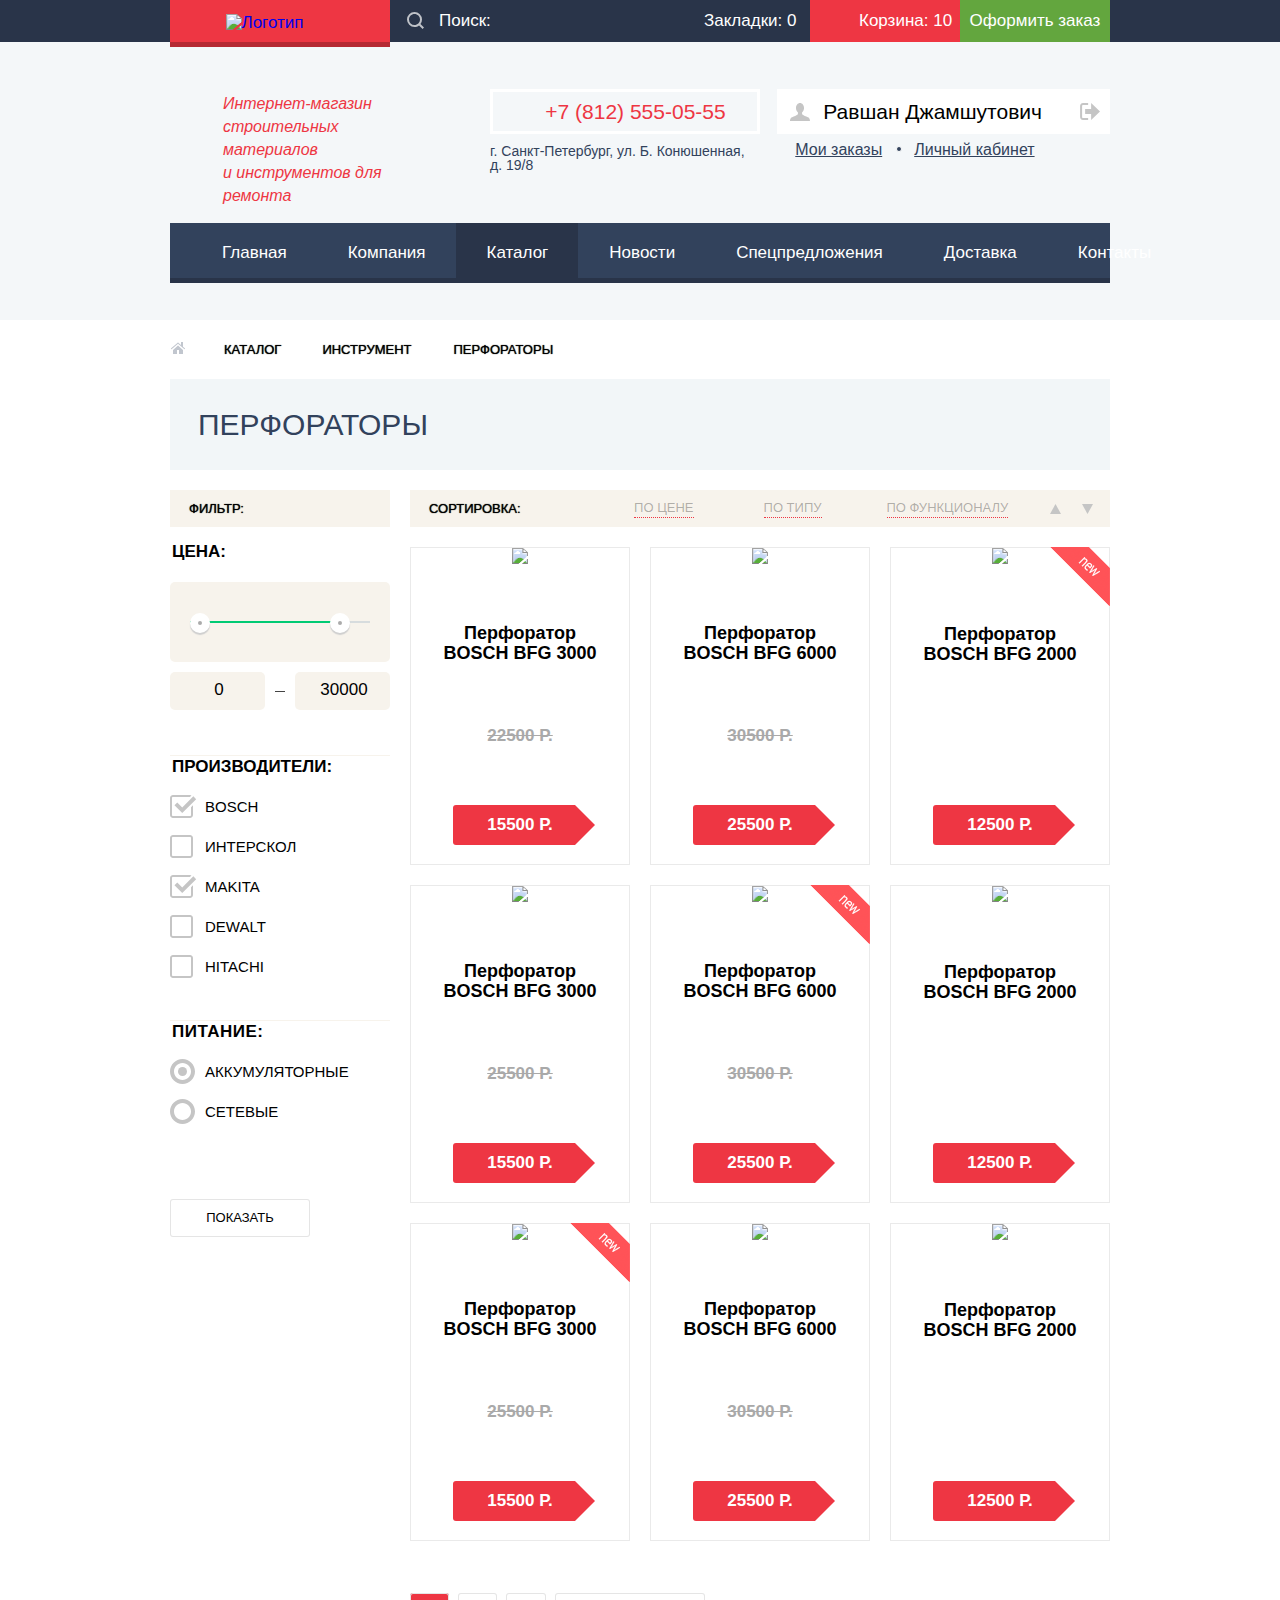
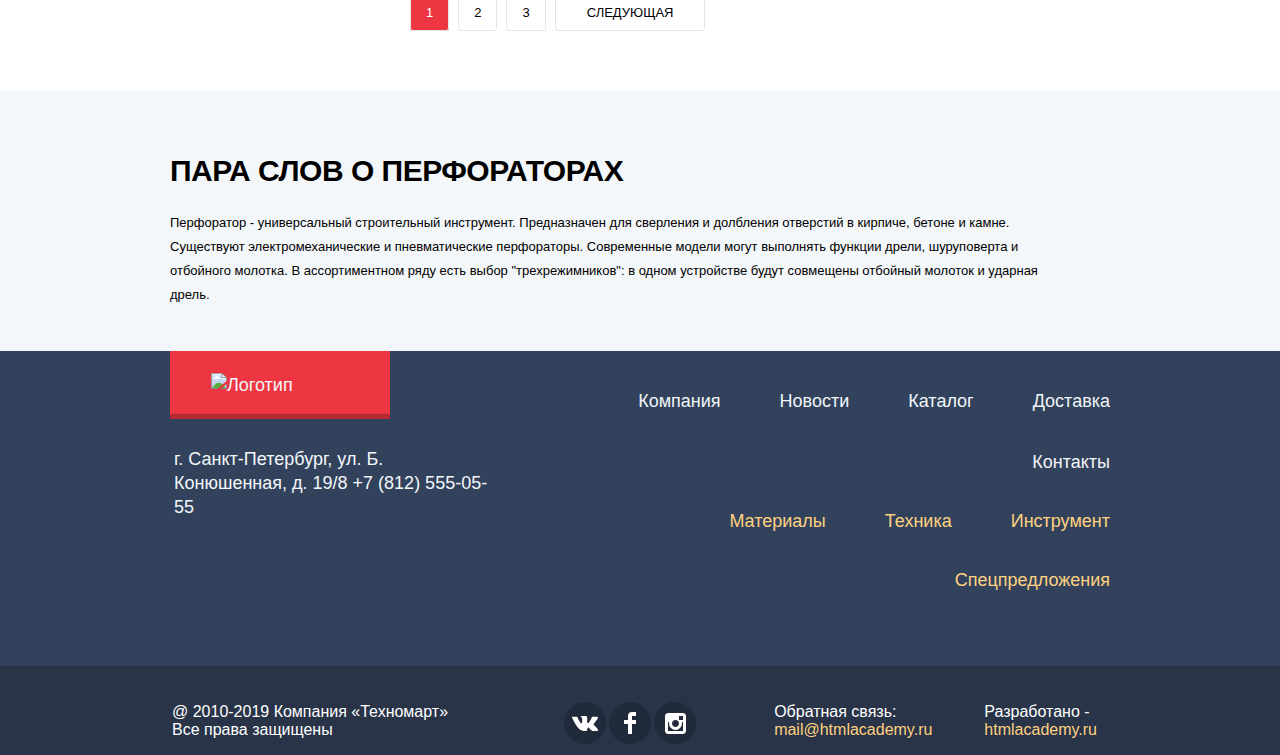
==== commit 83139ba3: "Подготовка к защите" ====
--- a/catalog.html
+++ b/catalog.html
@@ -84,7 +84,7 @@
                 <ul class="header-nav-pages">
                     <li><a href="index.html">Главная</a></li>
                     <li><a href="">Компания</a></li>
-                    <li><a href="catalog.html">Каталог</a></li>
+                    <li><a class="header-nav-pages-current" href="catalog.html">Каталог</a></li>
                     <li><a href="">Новости</a></li>
                     <li><a href="">Спецпредложения</a></li>
                     <li><a href="">Доставка</a></li>
@@ -277,58 +277,42 @@
                         <h3 class="visually-hidden">Список товаров</h3>
                         <div class="sorting-container">
                             <h3>Сортировка:</h3>
-                            <fieldset class="sorting-major">
-                                <input class="visually-hidden" type="radio" name="sorting-type" id="by-price"
-                                    value="by-price" checked>
-                                <input class="visually-hidden" type="radio" name="sorting-type" id="by-type"
-                                    value="by-type">
-                                <input class="visually-hidden" type="radio" name="sorting-type" id="by-function"
-                                    value="by-function">
-                                <ul>
-                                    <li>
-                                        <label for="by-price">
-                                            По цене
-                                        </label>
-                                    </li>
-                                    <li>
-                                        <label for="by-type">
-                                            По типу
-                                        </label>
-                                    </li>
-                                    <li>
-                                        <label for="by-function">
-                                            По функционалу
-                                        </label>
-                                    </li>
-                                </ul>
-                            </fieldset>
-
-                            <fieldset class="sorting-minor">
-                                <ul>
-                                    <li>
-                                        <label class="arrow">
-                                            По возрастанию
-                                            <input class="visually-hidden" type="radio" name="sorting-direction"
-                                                value="up">
-                                            <svg xmlns="http://www.w3.org/2000/svg" width="11" height="10"
-                                                viewBox="0 0 11 10">
-                                                <path class="arrow-up" fill="#c5c5c5" d="M5.5 0L0 10h11z" />
-                                            </svg>
-                                        </label>
-                                    </li>
-                                    <li>
-                                        <label class="arrow">
-                                            По убыванию
-                                            <input class="visually-hidden" type="radio" name="sorting-direction"
-                                                value="down">
-                                            <svg xmlns="http://www.w3.org/2000/svg" width="11" height="10"
-                                                viewBox="0 0 11 10">
-                                                <path class="arrow-down" fill="#c5c5c5" d="M5.5 10L0 0h11" />
-                                            </svg>
-                                        </label>
-                                    </li>
-                                </ul>
-                            </fieldset>
+                            <ul class="sorting-major">
+                                <li>
+                                    <a href="">
+                                        По цене
+                                    </a>
+                                </li>
+                                <li>
+                                    <a href="">
+                                        По типу
+                                    </a>
+                                </li>
+                                <li>
+                                    <a href="">
+                                        По функционалу
+                                    </a>
+                                </li>
+                            </ul>
+
+                            <ul class="sorting-minor">
+                                <li>
+                                    <a class="arrow" href="">
+                                        <svg xmlns="http://www.w3.org/2000/svg" width="11" height="10"
+                                            viewBox="0 0 11 10">
+                                            <path fill="#c5c5c5" d="M5.5 0L0 10h11z" />
+                                        </svg>
+                                    </a>
+                                </li>
+                                <li>
+                                    <a class="arrow" href="">
+                                        <svg xmlns="http://www.w3.org/2000/svg" width="11" height="10"
+                                            viewBox="0 0 11 10">
+                                            <path fill="#c5c5c5" d="M5.5 10L0 0h11" />
+                                        </svg>
+                                    </a>
+                                </li>
+                            </ul>
                         </div>
 
                         <ul class="items-list items-list-catalog-page">
--- a/css/style.css
+++ b/css/style.css
@@ -117,10 +117,13 @@
 
 .actions-list,
 .user,
+.user-links-list,
 .no-user,
 .header-nav-pages,
 .user-profile-list,
-.developer {
+.developer,
+.sorting-major,
+.sorting-minor {
   list-style: none;
   /*убираем маркеры у списков*/
 }
@@ -234,6 +237,12 @@
   font-size: 21px;
   line-height: 21px;
   color: #000000;
+}
+
+.user-profile-list li {
+  display: flex;
+  flex-direction: row;
+  justify-content: center;
 }
 
 .user-links-list a {
@@ -502,15 +511,32 @@
 }
 
 .user-links-list li {
+  display: flex;
+
+  position: relative;
+
   color: #32425c;
 
-  padding-right: 18px;
-}
-
-.user-links-list li:first-child {
-  list-style: none;
-
-  padding-left: 17px;
+  padding-left: 18px;
+}
+
+.user-links-list li:not(:first-child)::before {
+  box-sizing: content-box;
+
+  content: '';
+
+  position: absolute;
+  top: 5px;
+  left: 0;
+
+  width: 4px;
+  height: 4px;
+  padding: 0;
+
+  border: 1px solid #ffffff;
+  background-color: #32425c;
+  border-radius: 50%;
+  cursor: pointer;
 }
 
 .user-links:hover,
@@ -644,8 +670,13 @@
 
   height: 60px;
 
+  padding-bottom: 1px;
   padding-left: 31px;
   padding-right: 30px;
+}
+
+a.header-nav-pages-current {
+  background-color: #293449;
 }
 
 /* Стили main */
@@ -659,8 +690,9 @@
 }
 
 .simple-list {
+  margin-top: 7px;
   padding-left: 0;
-  margin-top: 8px;
+
 
   font-size: 18px;
   line-height: 20px;
@@ -686,7 +718,7 @@
   height: 2px;
 
   position: absolute;
-  top: 8px;
+  top: 10px;
   left: 0;
 
   background-color: #ee3643;
@@ -780,7 +812,7 @@
 
   font-size: 24px;
   line-height: 30px;
-  letter-spacing: 1px;
+  letter-spacing: 0.7px;
   color: #ffffff;
 }
 
@@ -842,7 +874,7 @@
 
   padding: 0 25px;
   margin-top: 8px;
-  margin-bottom: 10px;
+  margin-bottom: 11px;
 
   font-size: 18px;
   line-height: 20px;
@@ -856,7 +888,7 @@
   color: #a9a9a9;
   text-decoration: line-through;
 
-  margin-bottom: 10px;
+  margin-bottom: 8px;
 }
 
 .hide-price {
@@ -887,7 +919,7 @@
 
   position: absolute;
   top: 0;
-  right: -25px;
+  right: -27px;
 
   width: 0;
   height: 0;
@@ -1007,6 +1039,7 @@
   line-height: 36px;
   color: #32425c;
   text-transform: uppercase;
+  letter-spacing: -0.29px;
 }
 
 .button-link,
@@ -1026,10 +1059,6 @@
   min-width: 253px;
 }
 
-.popup-lost-link {
-  width: 300px;
-}
-
 .slider a {
   width: 195px;
 }
@@ -1113,7 +1142,7 @@
   flex-direction: row;
   justify-content: space-between;
 
-  padding-left: 30px;
+  padding-left: 29px;
   padding-right: 24px;
 
   height: 89px;
@@ -1124,6 +1153,16 @@
   margin-bottom: auto;
 }
 
+.popular-producers h2 {
+  padding-top: 2px;
+  letter-spacing: 0.25px;
+}
+
+.popular-items h2 {
+  padding-bottom: 1px;
+  letter-spacing: 0.25px;
+}
+
 a.button-link,
 .popup-lost-link,
 .slider a {
@@ -1137,6 +1176,15 @@
   margin-bottom: auto;
 }
 
+.popup-lost-link {
+  width: 300px;
+
+  margin-top: 0;
+  margin-bottom: 0;
+  padding-top: 1px;
+  padding-left: 5px;
+}
+
 .about-company a.button-link {
   margin-bottom: 0;
 }
@@ -1144,6 +1192,13 @@
 .slider a {
   margin-top: 122px;
   margin-left: 26px;
+  padding-left: 2px;
+}
+
+a.credit-link {
+  width: 195px;
+
+  margin-top: 31px;
 }
 
 .items-list {
@@ -1226,12 +1281,10 @@
 .logo-list {
   display: flex;
   flex-direction: row;
-  justify-content: space-between;
+  justify-content: flex-start;
   align-items: center;
   flex-wrap: wrap;
-}
-
-ul.logo-list {
+
   margin: 10px 0;
   padding: 0;
 }
@@ -1239,12 +1292,13 @@
 .logo-list li {
   margin-top: 10px;
   margin-bottom: 10px;
-}
-
-.logo-list li:first-child,
+  margin-right: 20px;
+}
+
+/* .logo-list li:first-child,
 .logo-list li:nth-child(5n) {
   margin-left: 0;
-}
+} */
 
 .logo-list li:nth-child(4n) {
   margin-right: 0;
@@ -1268,10 +1322,10 @@
 .service {
   width: 100%;
   min-width: 940px;
-  height: 522px;
+  min-height: 522px;
 
   margin-top: 75px;
-  padding-top: 68px;
+  padding-top: 66px;
 
   background-color: #f4f7f9;
 }
@@ -1279,7 +1333,7 @@
 .delivery-img {
   background-image: url('../img/delivery.png');
   background-repeat: no-repeat;
-  background-position: 150px 23px;
+  background-position: 150px 25px;
 }
 
 .guarantee-img {
@@ -1297,13 +1351,25 @@
 h2.title-service {
   margin: 0;
   margin-bottom: 10px;
+
+  letter-spacing: -1px;
+}
+
+.about-company h2 {
+  margin-bottom: 12px;
+}
+
+.about-company p {
+  letter-spacing: 0.12px;
 }
 
 .service p {
-  width: 400px;
+  width: 405px;
 
   margin: 0;
-  margin-top: 23px;
+  margin-top: 25px;
+
+  letter-spacing: 0.1px;
 }
 
 .service-list {
@@ -1344,12 +1410,12 @@
   flex-direction: row;
   justify-content: flex-start;
 
-  margin-top: 70px;
+  margin-top: 68px;
 }
 
 .service-element {
   width: 750px;
-  height: 264px;
+  min-height: 264px;
 
   margin-left: 80px;
 }
@@ -1365,7 +1431,7 @@
   justify-content: center;
 
   width: 240px;
-  height: 61px;
+  height: 62px;
 
   padding-left: 22px;
 
@@ -1399,7 +1465,8 @@
 .about-company {
   width: 100%;
   min-width: 940px;
-  height: 536px;
+
+  margin-bottom: 86px;
 
   background-color: #ffffff;
 }
@@ -1412,10 +1479,10 @@
 .section-container {
   display: flex;
   flex-direction: column;
-  justify-content: space-between;
+  justify-content: flex-start;
   align-content: flex-start;
 
-  margin-top: 82px;
+  margin-top: 80px;
 }
 
 .first-container {
@@ -1470,6 +1537,11 @@
 
   padding-left: 25px;
   padding-right: 16px;
+}
+
+.breadcrumbs li:last-child {
+  padding-left: 26px;
+  padding-right: 0;
 }
 
 .breadcrumbs li:not(:first-child)::before {
@@ -1501,7 +1573,6 @@
   text-transform: uppercase;
 
   color: #32425c;
-
   background-color: #f2f6f8;
 }
 
@@ -1523,8 +1594,12 @@
 
 .filter h3,
 .results h3 {
+  display: flex;
+  flex-direction: column;
+  justify-content: center;
+  align-content: center;
+
   margin: auto 0;
-  padding: 0;
 
   font-size: 13px;
   font-weight: normal;
@@ -1538,6 +1613,10 @@
   text-transform: uppercase;
 }
 
+.filter-power legend {
+  letter-spacing: 0.5px;
+}
+
 .filter li {
   font-size: 15px;
   line-height: 20px;
@@ -1548,7 +1627,7 @@
   display: flex;
   flex-direction: row;
   justify-content: space-between;
-  align-content: center;
+  align-content: flex-start;
 
   margin-top: 20px;
   padding-left: 19px;
@@ -1556,7 +1635,59 @@
   background-color: #f7f3ec;
 }
 
-.sorting-major label {
+.sorting-major {
+  display: flex;
+  flex-direction: row;
+  justify-content: flex-end;
+  align-content: center;
+  flex-wrap: wrap;
+
+  width: 480px;
+
+  padding: 0;
+  margin: 0;
+}
+
+.sorting-minor {
+  display: flex;
+  flex-direction: row;
+  justify-content: center;
+  align-content: center;
+
+  padding: 0;
+  margin: 0;
+}
+
+.sorting-major li {
+  display: flex;
+  flex-direction: column;
+  justify-content: center;
+}
+
+.sorting-major a {
+  vertical-align: middle;
+}
+
+.sorting-minor li {
+  display: flex;
+  flex-direction: row;
+  justify-content: center;
+  align-content: center;
+
+  margin-left: 4px;
+  margin-right: 17px;
+}
+
+.sorting-major li:not(first-child) {
+  margin-left: 50px;
+  margin-right: 15px;
+}
+
+.sorting-major li:first-child {
+  margin-right: 20px;
+}
+
+.sorting-major a {
   font-size: 13px;
   line-height: 18px;
   color: rgba(0, 0, 0, 0.3);
@@ -1565,88 +1696,41 @@
   border-bottom: 1px dotted #ee3643;
 }
 
-fieldset.sorting-minor {
+.arrow {
+  display: flex;
+  flex-direction: row;
+  justify-content: center;
+  align-content: center;
+
   height: 37px;
-
-  margin: 0;
-  padding: 0;
-  padding-top: 8px;
-
-
-  border: none;
-}
-
-.sorting-minor label {
-  font-size: 0;
-}
-
-.sorting-major {
-  width: 480px;
-
-  padding: 0;
-  padding-top: 7px;
-
-
-  border: none;
-}
-
-.sorting-major ul,
-.sorting-minor ul {
-  display: flex;
-  flex-direction: row;
-  justify-content: center;
-
-  padding: 0;
+}
+
+.sorting-minor svg {
   margin: auto;
-
-  list-style: none;
-}
-
-.sorting-major ul {
-  justify-content: flex-end;
-}
-
-.sorting-minor li {
-  margin-left: 4px;
-  margin-right: 17px;
-}
-
-.sorting-major li:not(first-child) {
-  margin-left: 50px;
-  margin-right: 15px;
-}
-
-.sorting-major li:first-child {
-  margin-right: 20px;
-}
-
-.sorting-major label:hover {
+}
+
+.sorting-major a:hover,
+.sorting-major a:focus {
   color: #000000;
   border-bottom: 1px solid #ee3643;
-}
-
-#by-price:focus~ul label[for='by-price'],
-#by-type:focus~ul label[for='by-type'],
-#by-function:focus~ul label[for='by-function'] {
-  color: #000000;
-  border-bottom: 1px solid #ee3643;
-}
-
-#by-price:checked~ul label[for='by-price'],
-#by-type:checked~ul label[for='by-type'],
-#by-function:checked~ul label[for='by-function'] {
+  outline: none;
+}
+
+.sorting-major a:active {
   color: #ee3643;
   border: none;
 }
 
-label.arrow:hover path,
-input[value='up']:focus~svg path,
-input[value='down']:focus~svg path {
+.arrow:hover path,
+.arrow:focus path {
   fill: #000000;
 }
 
-input[value='up']:checked~svg path,
-input[value='down']:checked~svg path {
+.arrow:focus {
+  outline: none;
+}
+
+.arrow:active path {
   fill: #ee3643;
 }
 
@@ -1782,9 +1866,12 @@
   list-style: none;
 }
 
-.filter-producers li,
+.filter-producers li {
+  margin-bottom: 17px;
+}
+
 .filter-power li {
-  margin-bottom: 17px;
+  margin-bottom: 15px;
 }
 
 .filter-producers li:last-child,
@@ -1804,12 +1891,16 @@
   cursor: pointer;
 }
 
-.filter-producers-list svg,
-.filter-power-list svg {
+.filter-producers-list svg {
   margin-right: 8px;
   margin-top: auto;
   margin-bottom: auto;
-
+}
+
+.filter-power-list svg {
+  margin-right: 10px;
+  margin-top: auto;
+  margin-bottom: auto;
 }
 
 .filter-producers-list span,
@@ -1925,7 +2016,7 @@
   position: relative;
 
   margin-top: 44px;
-  padding-top: 15px;
+  padding-top: 17px;
 }
 
 fieldset.filter-power::before {
@@ -2082,6 +2173,12 @@
   min-height: 260px;
 
   padding-top: 65px;
+}
+
+.about-perforators h2 {
+  margin-bottom: 12px;
+
+  letter-spacing: -0.5px;
 }
 
 .about-perforators p {
@@ -2270,8 +2367,8 @@
 
 .footer-first-line p {
   position: absolute;
-  top: 98px;
-  left: 3px;
+  top: 96px;
+  left: 4px;
 
   width: 322px;
 
@@ -2295,6 +2392,7 @@
   height: 68px;
 
   margin: 0;
+  padding-bottom: 2px;
 
   background-color: #ee3643;
   box-shadow: inset 0 -5px 0 0 rgba(0, 0, 0, 0.24);
@@ -2313,6 +2411,7 @@
 .footer-nav-pages,
 .footer-catalog-pages {
   margin: 0;
+  margin-left: auto;
   padding: 0;
 }
 
@@ -2320,24 +2419,30 @@
   display: flex;
   flex-direction: row;
   justify-content: flex-end;
+  flex-wrap: wrap;
+
+  max-width: 620px;
 }
 
 .footer-nav-pages li {
-  margin-top: 42px;
-  margin-left: 60px;
+  margin-top: 40px;
+  margin-left: 59px;
 }
 
 .footer-catalog-pages {
   display: flex;
   flex-direction: row;
   justify-content: flex-end;
+  flex-wrap: wrap;
+
+  max-width: 600px;
 
   padding-bottom: 75px;
 }
 
 .footer-catalog-pages li {
   margin-top: 38px;
-  margin-left: 60px;
+  margin-left: 59px;
 }
 
 .footer-bottom {
@@ -2385,7 +2490,8 @@
 .copyright {
   min-width: 230px;
 
-  margin-top: 35px;
+  margin-top: 37px;
+  padding-left: 2px;
   padding-right: 40px;
 }
 
@@ -2398,8 +2504,9 @@
   flex-direction: row;
   justify-content: flex-end;
 
-  margin-top: 35px;
+  margin-top: 37px;
   padding: 0;
+  padding-left: 2px;
 }
 
 .developer li {
@@ -2407,8 +2514,8 @@
   flex-direction: column;
   justify-content: flex-start;
 
-  margin-left: 35px;
-  margin-right: 15px;
+  margin-left: 39px;
+  margin-right: 13px;
 }
 
 .developer li:first-child {
@@ -2432,6 +2539,14 @@
   height: 266px;
 
   background-image: url('../img/slider-image.jpg');
+}
+
+.slider-item::after {
+  content: "";
+
+  visibility: hidden;
+
+  background-image: url('../img/slider-image-2.jpg');
 }
 
 .slider p {
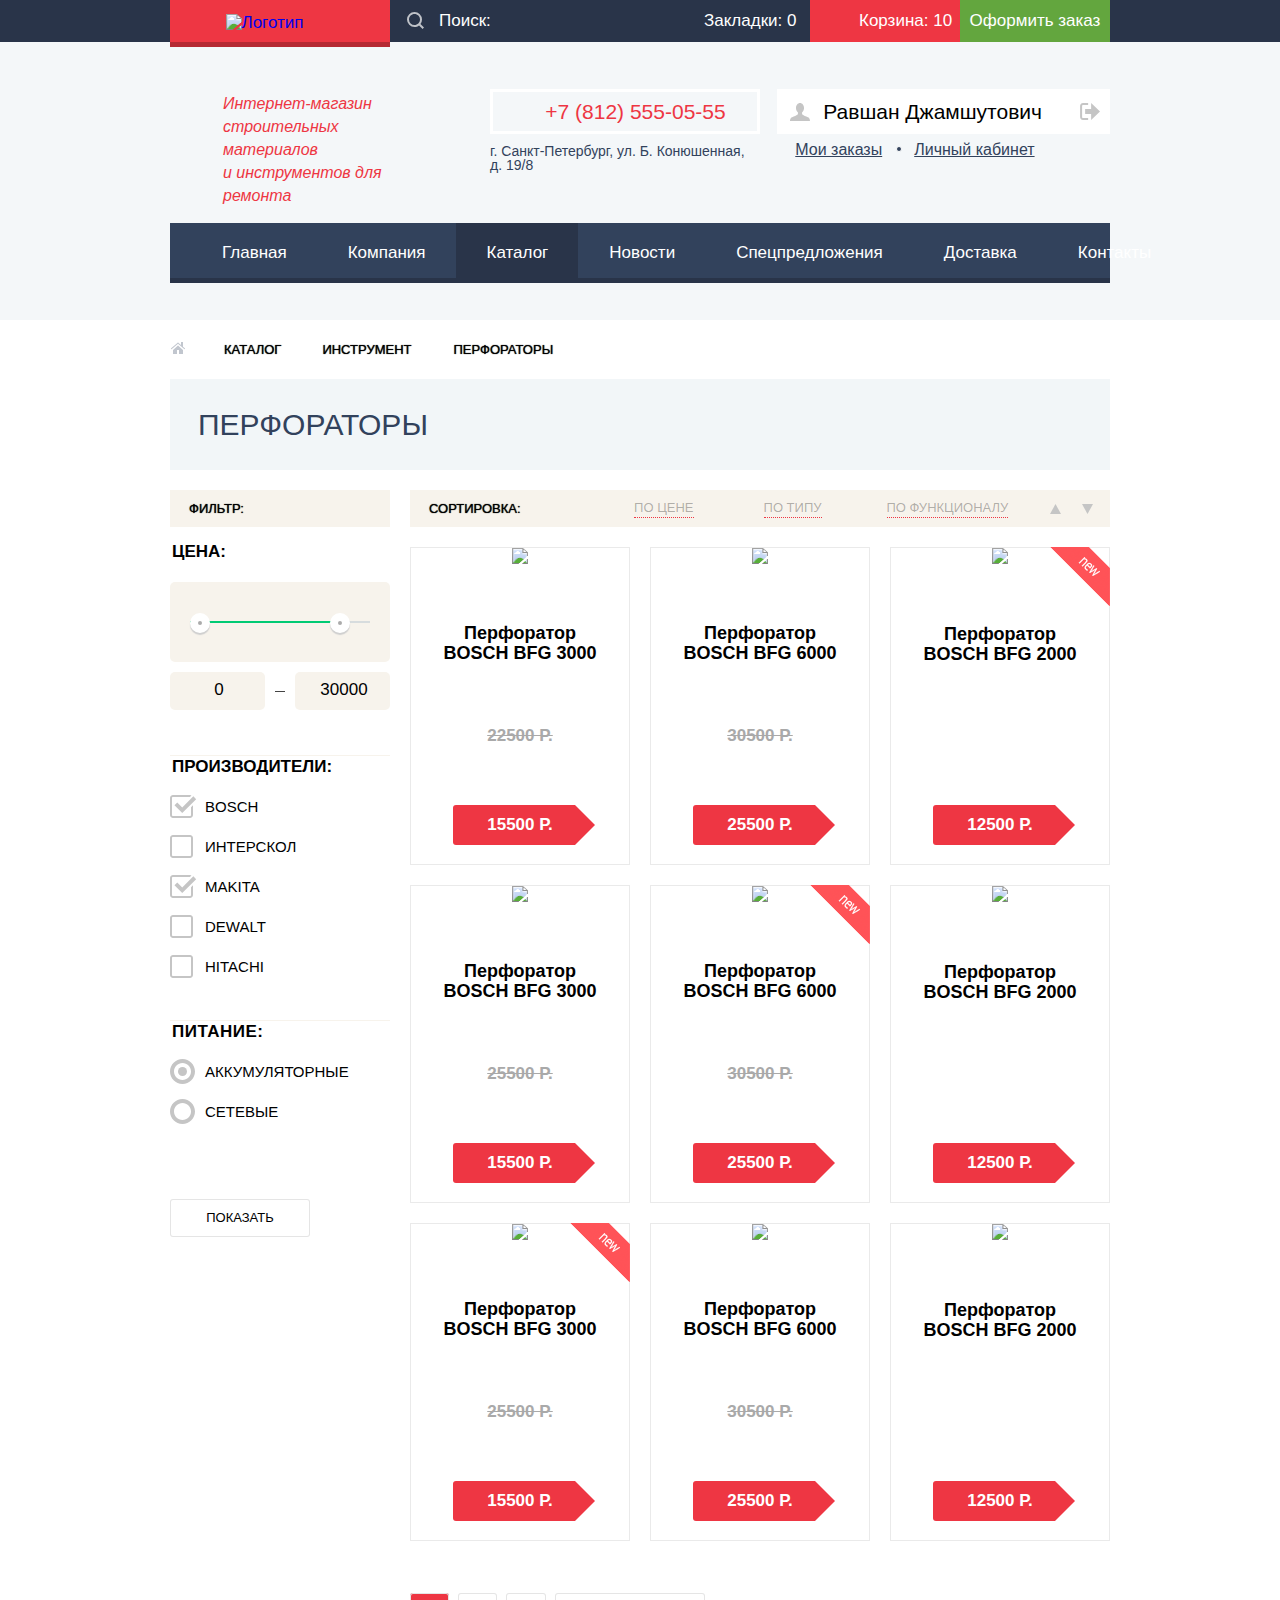
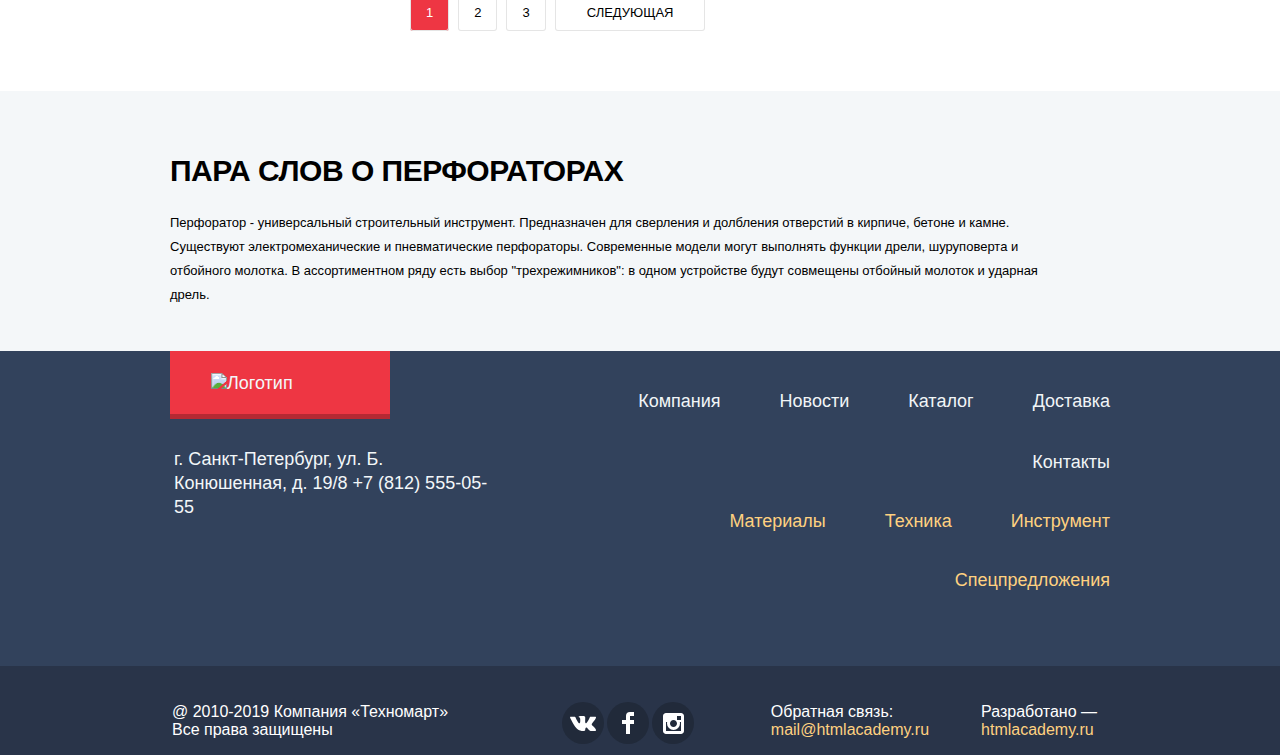
==== commit 399118b7: "Подготовка к защите" ====
--- a/catalog.html
+++ b/catalog.html
@@ -5,7 +5,7 @@
     <meta charset="UTF-8">
     <title>Technomart</title>
     <link rel="stylesheet" href="css/normalize.css">
-    <link rel="stylesheet" href="css/style.css">
+    <link rel="stylesheet" href="css/style-min.css">
 </head>
 
 <body>
@@ -478,10 +478,10 @@
     <footer class="footer">
         <div class="footer-first-line">
             <div class="container footer-anchor">
-                <p class="footer-logo">
+                <a class="footer-logo" href="index.html">
                     <img src="img/svg-technomart/logo-technomart.svg" width="138" height="23"
                         alt="Логотип интернет-магазина Техномарт">
-                </p>
+                </a>
                 <p>г. Санкт-Петербург, ул. Б. Конюшенная, д. 19/8
                     <a class="footer-tel" href="tel:+78125550555">+7 (812) 555-05-55</a>
                 </p>
@@ -542,7 +542,7 @@
                         <a href="mailto:mail@htmlacademy.ru">mail@htmlacademy.ru</a>
                     </li>
                     <li>
-                        Разработано -
+                        Разработано &mdash;
                         <a href="https://htmlacademy.ru/intensive/htmlcss">htmlacademy.ru</a>
                     </li>
                 </ul>
@@ -562,7 +562,7 @@
         </button>
     </section>
 
-    <script src="../js/basket.js"></script>
+    <script src="js/basket-compressed.js"></script>
 </body>
 
 </html>--- a/css/style-min.css
+++ b/css/style-min.css
@@ -0,0 +1 @@
+@keyframes bounce{0%{transform:translateY(-2000px)}70%{transform:translateY(30px)}90%{transform:translateY(-10px)}to{transform:translateY(0)}}@keyframes shake{0%,to{transform:translateX(0)}10%,30%,50%,70%,90%{transform:translateX(-10px)}20%,40%,60%,80%{transform:translateX(10px)}}@keyframes away{0%{transform:translateY(0)}10%{transform:translateY(-10px)}30%{transform:translateY(30px)}to{transform:translateY(-2000px)}}@font-face{font-family:'Cuprum';src:url(../fonts/web/cuprum.woff2) format('woff2'),url(../fonts/web/cuprum.woff) format('woff');font-weight:400;font-style:normal}@font-face{font-family:'Cuprum';src:url(../fonts/web/cuprumbold.woff2) format('woff2'),url(../fonts/web/cuprumbold.woff) format('woff');font-weight:700;font-style:normal}@font-face{font-family:'Cuprum';src:url(../fonts/web/cuprumbolditalic.woff2) format('woff2'),url(../fonts/web/cuprumbolditalic.woff) format('woff');font-weight:700;font-style:italic}@font-face{font-family:'Cuprum';src:url(../fonts/web/cuprumitalic.woff2) format('woff2'),url(../fonts/web/cuprumitalic.woff) format('woff');font-weight:400;font-style:italic}@font-face{font-family:'PTSans';src:url(../fonts/web/ptsans.woff2) format('woff2'),url(../fonts/web/ptsans.woff) format('woff');font-weight:400;font-style:normal}@font-face{font-family:'PTSans';src:url(../fonts/web/ptsansbold.woff2) format('woff2'),url(../fonts/web/ptsansbold.woff) format('woff');font-weight:700;font-style:normal}body{margin:0;padding:0;font-family:'Cuprum',Arial,sans-serif;background-color:#fff}a{text-decoration:none}img{max-width:100%}html{box-sizing:border-box}*,::after,::before{box-sizing:inherit}.visually-hidden:not(:focus):not(:active),input[type=checkbox].visually-hidden,input[type=radio].visually-hidden{position:absolute;width:1px;height:1px;margin:-1px;border:0;padding:0;white-space:nowrap;clip-path:inset(100%);clip:rect(0 0 0 0);overflow:hidden}.header-first-line{font-size:17px;line-height:18px;color:#fff;background-color:#293449}.header-second-line{color:#fff;background-color:#f4f7f9}.header-nav{margin:auto;font-size:17px;line-height:17px;color:#fff;background-color:#32425c;box-shadow:inset 0 -5px 0 0 #293449}.actions-list,.developer,.header-nav-pages,.no-user,.sorting-major,.sorting-minor,.user,.user-links-list,.user-profile-list{list-style:none}.user a,.user-profile-list li{color:#000;background-color:#fff}.actions-list a,.header-nav-pages a{color:#fff}.header-text{font-size:16px;line-height:23px;font-style:italic;color:#ee3643}.header-contacts a{display:flex;flex-direction:column;justify-content:center;align-items:center;position:relative;width:270px;height:45px;padding-left:21px;font-size:21px;line-height:21px;color:#ee3643;border:solid 3px #fff}.header-contacts a::before{content:'';position:absolute;top:9px;left:11px;width:19px;height:19px;background-image:url(../img/svg-technomart/icon-phone.svg);background-position:0 0;background-repeat:no-repeat}.header-contacts p{font-size:14px;line-height:14px;color:#32425c;margin-top:10px}.checkout-link{background-color:#63a63e}.checkout-link:focus,.checkout-link:hover{background-color:#5fbb2d}.checkout-link:active{background-color:#518534}.header-nav-pages a:focus,.header-nav-pages a:hover,.service-list label:focus,.service-list label:hover{background-color:#293449}.header-nav-pages a:active{background-color:#1d2739;color:rgba(255,255,255,.5)}.no-user,.user-profile-list{display:flex;flex-direction:row;justify-content:flex-end;font-size:21px;line-height:21px}.no-user{margin:0;padding:0}.user-profile-list{flex-wrap:wrap;margin:0 0 0 auto;padding-left:0;color:#000}.header,.user-profile-list li{display:flex;flex-direction:row;justify-content:center}.user-links-list a{font-size:16px;line-height:18px;color:#32425c;text-decoration:underline}.header{width:100%;min-width:940px;min-height:320px;flex-direction:column;align-items:center}.container{width:940px;margin:0 auto;padding:0}.header-first-line{width:100%;min-width:940px}.header-first-line-container,.header-logo{display:flex;flex-direction:row;justify-content:flex-start;align-items:center;position:relative;width:940px;height:42px;margin:0 auto}.header-logo{justify-content:center;position:absolute;top:0;left:0;width:220px;height:47px;margin:0;background-color:#ee3643;box-shadow:inset 0 -5px 0 0 rgba(0,0,0,.24)}.actions-list,.basket-link,.bookmarks-link,.checkout-link{display:flex;flex-direction:row;justify-content:flex-start;align-items:center}.actions-list{padding-left:0}.basket-link,.bookmarks-link,.checkout-link{width:150px;height:42px}.checkout-link{justify-content:center}.basket-link,.bookmarks-link{position:relative;padding-left:44px}.basket-link{padding-left:49px}.basket-link::before,.bookmarks-link::before{content:'';position:absolute;top:12px;left:17px;background-image:url(../img/svg-technomart/icon-bookmark.svg);background-repeat:no-repeat;background-position:center;opacity:.3;width:14px;height:16px}.basket-link::before{left:18px;background-image:url(../img/svg-technomart/icon-cart.svg);width:15px;height:15px}.basket-link:focus::before,.basket-link:hover::before,.bookmarks-link:focus::before,.bookmarks-link:hover::before,.buy:focus::before,.buy:hover::before{opacity:1}.basket-link:focus,.basket-link:hover,.bookmarks-link:focus,.bookmarks-link:hover{background-color:#212a3a}.basket-link:active::before,.bookmarks-link:active::before{opacity:.7}.basket-link:active,.bookmarks-link:active{background-color:#161d29}.red-flag{background-color:#ee3643}.header-first-line-container label{font-size:0}.header-first-line-container svg{position:absolute;top:12px;left:237px;opacity:.7}.header-first-line-container input{position:relative;width:270px;height:42px;margin-left:220px;padding-left:49px;font-size:17px;line-height:18px;background-color:#293449;border:0}.header-first-line-container input::placeholder{color:#fff}.header-first-line-container input:hover{background-color:#212a3a}.header-first-line-container input:hover+svg{opacity:1}.header-first-line-container input:focus{background-color:#fff}.header-first-line-container input:focus+svg path{fill:#ee3643}.header-second-line{width:100%;min-width:940px;height:278px}.header-second-line-container{width:940px;min-height:158px;margin:auto;padding-top:47px}.header-second-line-container,.header-second-line-right{display:flex;flex-direction:row;justify-content:space-between}.header-text{width:200px;margin-top:3px;margin-left:53px;margin-right:67px}.user,.user a{display:flex;flex-direction:column;justify-content:flex-start}.user a{flex-direction:row;justify-content:center;align-items:center;margin-top:0;margin-bottom:auto;padding-left:26px;padding-right:24px}a.user-links{height:18px;margin-right:14px;padding:0}.user-links-list li{display:flex;position:relative;color:#32425c;padding-left:18px}.user-links-list li:not(:first-child)::before{box-sizing:content-box;content:'';position:absolute;top:5px;left:0;width:4px;height:4px;padding:0;border:1px solid #fff;background-color:#32425c;border-radius:50%;cursor:pointer}.user-links:focus,.user-links:hover{color:#ee3643}.user-links:active{color:rgba(50,66,92,.3)}.login-link svg{margin:14px}a.login-link{justify-content:flex-start;height:45px;margin-right:10px;padding-left:0;padding-right:24px}.profile-link svg{margin:auto 13px}a.profile-link{flex-wrap:wrap;min-height:45px;padding-left:0;padding-right:27px}a.logout-link{height:45px;margin:0;padding-left:10px;padding-right:10px}a.registration{height:45px}.login-link:focus path,.login-link:hover path,.logout-link:focus path,.logout-link:hover path,.profile-link:focus path,.profile-link:hover path{fill:#293449}.login-link:active path,.logout-link:active path,.profile-link:active path{fill:#c5c5c5}.login-link:focus,.login-link:hover,.logout-link:focus,.logout-link:hover,.profile-link:focus,.profile-link:hover,.registration:focus,.registration:hover{color:#ee3643}.login-link:active,.logout-link:active,.profile-link:active,.registration:active{color:rgba(0,0,0,.3)}.header-contacts,.user-links-list{display:flex;justify-content:flex-start}.header-contacts{flex-direction:column;align-items:center;width:270px}.user-links-list{flex-direction:row;flex-wrap:wrap;min-height:28px;margin-top:7px;margin-bottom:auto;padding-left:0}.user-links-list a{background-color:transparent}.header-nav{width:940px}.header-nav a,.header-nav-pages{display:flex;flex-direction:row;align-items:center}.header-nav-pages{justify-content:space-between;margin:0 24px 0 21px;padding:0}.header-nav a{justify-content:center;height:60px;padding-bottom:1px;padding-left:31px;padding-right:30px}a.header-nav-pages-current{background-color:#293449}.breadcrumbs,.catalog-list,.items-list,.logo-list,.service-list{list-style:none}.simple-list{margin-top:7px;padding-left:0;font-size:18px;line-height:20px}.simple-list li{list-style:none;position:relative;margin-bottom:20px;padding-left:36px}.simple-list li:last-child{margin-bottom:0}.simple-list li::before{content:'';width:25px;height:2px;position:absolute;top:10px;left:0;background-color:#ee3643}.catalog-list li,.options-delivery,.options-discount{display:flex;flex-direction:column;width:300px;height:123px}.catalog-list li:first-child{position:relative;background-color:#ffbf47;background-image:url(../img/svg-technomart/icon-1.svg);background-repeat:no-repeat;background-position:213px 31px}.catalog-list li:nth-child(2){background-color:#3bbce3;background-image:url(../img/svg-technomart/icon-2.svg);background-repeat:no-repeat;background-position:197px 33px}.catalog-list li:nth-child(3){background-color:#dc91d8;background-image:url(../img/svg-technomart/icon-3.svg);background-repeat:no-repeat;background-position:191px 31px}.catalog-list a,.options-delivery a,.options-discount a{display:flex;flex-direction:column;justify-content:center;text-align:center;width:135px;height:38px;margin-top:14px;font-size:14px;line-height:18px;text-transform:uppercase;color:#fff;background-color:rgba(0,0,0,.1);border-radius:3px}.catalog-list a{margin-left:25px}.options-delivery a,.options-discount a,a.a-padding{margin-left:23px}.catalog-list a:focus,.catalog-list a:hover,.options-delivery a:focus,.options-delivery a:hover,.options-discount a:focus,.options-discount a:hover{background-color:rgba(0,0,0,.2)}.catalog-list a:active,.options-delivery a:active,.options-discount a:active{background-color:rgba(0,0,0,.3)}.catalog-list p,.options-delivery p,.options-discount p{margin-bottom:0;margin-left:23px;font-size:24px;line-height:30px;letter-spacing:.7px;color:#fff;margin-top:20px}.options-delivery,.options-discount{background-color:#8ed78f;background-image:url(../img/svg-technomart/icon-4.svg);background-repeat:no-repeat;background-position:196px 26px}.options-delivery{background-color:#ffc047;background-image:url(../img/svg-technomart/icon-5.svg);background-position:191px 32px}.title{background-color:#f9f5f0;text-transform:uppercase}.title h2{font-size:28px;line-height:30px;color:#32425c;margin:auto 0}.title a{color:#fff}.items-list{font-family:'PTSans',Arial,sans-serif;font-weight:700;font-style:normal}.title-service{font-size:30px;line-height:30px;color:#000;text-transform:uppercase}.title-item{min-height:40px;padding:0 25px;margin-top:8px;margin-bottom:11px;font-size:18px;line-height:20px;color:#000}.old-price{font-size:17px;color:#a9a9a9;text-decoration:line-through;margin-bottom:8px}.hide-price{margin-top:19px}.new-price{position:relative;width:135px;margin-right:auto;margin-left:auto;margin-bottom:20px;padding-top:11px;padding-bottom:11px;font-size:17px;line-height:18px;color:#fff;background-color:#ee3643;border-radius:3px}.new-price:after{content:'';position:absolute;top:0;right:-27px;width:0;height:0;border:20px solid #fff;border-left-color:#ee3643}.actions{position:absolute;top:1px;right:1px;z-index:10;width:218px;height:168px;padding:40px 0;background-color:#fff}.actions .bookmark,.actions .buy{font-family:'Cuprum',Arial,sans-serif;font-size:14px;text-transform:uppercase;font-weight:400;display:block;width:129px;margin:0 auto 7px;padding:12px 0}.bookmark,.buy{border-radius:3px}.buy{position:relative;padding-left:27px;color:#fff;background-color:#63a63e;box-shadow:inset 0 -3px 0 0 #367315}.buy::before{content:'';position:absolute;top:11px;left:12px;width:15px;height:15px;background-image:url(../img/svg-technomart/icon-cart.svg);background-position:0 0;background-repeat:no-repeat;opacity:.7}.bookmark{color:#32425c;background-color:#fff;box-shadow:inset 0 0 0 3px #63a63e}.buy:focus,.buy:hover{background-color:#5fbb2d}.bookmark:focus,.bookmark:hover{box-shadow:inset 0 0 0 3px #32425c}.buy:active{background-color:#518534;box-shadow:none}.bookmark:active{opacity:.7}li .actions{display:none}li:hover .actions{display:block}.about-company p,.service p{font-family:'PTSans',Arial,sans-serif;font-size:13px;line-height:24px;color:#000}.service-list{font-weight:700;font-size:21px;line-height:30px;color:#32425c}.service-element h3{font-size:36px;line-height:36px;color:#32425c;text-transform:uppercase;letter-spacing:-.29px;margin:0 0 23px}.button-link{width:220px}.button-link,.popup-lost-link,.slider a{height:38px;font-size:14px;color:#fff;text-transform:uppercase;background-color:#ee3643;border:0;border-radius:3px}.button-middle-size{min-width:253px}.slider a{width:195px}.button-link:focus,.button-link:hover,.popup-lost-link:focus,.popup-lost-link:hover,.slider a:focus,.slider a:hover{background-color:#ca2c37}.button-link:active,.popup-lost-link:active,.slider a:active{background-color:#ba2732}.items-list li:hover{border:0;box-shadow:0 10px 25px 0 rgba(41,52,73,.5)}.category,.popular-producers{width:100%;min-width:940px}.category{margin-top:59px}.catalog-list{display:flex;flex-direction:row;justify-content:space-between;align-items:center;padding:0;margin-bottom:20px}.slider{width:620px;height:266px}.container-slider{display:flex;flex-direction:row;justify-content:space-between;position:relative;margin-bottom:53px}.options{display:flex;flex-direction:column;justify-content:flex-start}.items-list li,.options-discount{margin-bottom:20px}.popular-items{width:100%;min-width:940px}.title{display:flex;flex-direction:row;justify-content:space-between;padding-left:29px;padding-right:24px;height:89px}.popular-producers h2{padding-top:2px;letter-spacing:.25px}.popular-items h2{padding-bottom:1px;letter-spacing:.25px}a.button-link{margin-top:auto;margin-bottom:auto}.popup-lost-link,.slider a,a.button-link{display:flex;flex-direction:column;justify-content:center;text-align:center}.popup-lost-link{width:300px;margin-top:0;margin-bottom:0;padding-top:1px;padding-left:5px}.slider a{margin-bottom:auto;margin-top:122px;margin-left:26px;padding-left:2px}.about-company a.button-link{margin-bottom:0}a.credit-link{width:195px;margin-top:31px}.items-list{display:flex;flex-direction:row;justify-content:flex-start;flex-wrap:wrap}ul.items-list{margin:20px 0 0;padding:0;font-size:0}.items-list li{display:flex;flex-direction:column;justify-content:space-between;position:relative;text-align:center;width:220px;height:318px;font-size:0;box-shadow:inset 0 0 0 1px #eaeaea}.items-list-catalog-page li,.items-list-index-page li{margin-right:20px}.items-list-catalog-page li:nth-child(3n),.items-list-index-page li:nth-child(4n),.logo-list li:nth-child(4n){margin-right:0}.flag{position:absolute;top:0;right:0;width:60px;height:60px;text-indent:-1000px;overflow:hidden;z-index:20}.flag-new{background:url(../img/new-flag.png) no-repeat 0 0}.items-list img{width:218px;height:170px;margin-right:1px;margin-left:1px;margin-top:1px}.logo-list{display:flex;flex-direction:row;justify-content:flex-start;align-items:center;flex-wrap:wrap;margin:10px 0;padding:0}.logo-list li{margin-top:10px;margin-bottom:10px;margin-right:20px}.logo-list a{display:flex;width:220px;height:145px;padding:1px;box-shadow:inset 0 0 0 1px #eaeaea}.logo-list img,.sorting-minor svg{margin:auto}.service{width:100%;min-width:940px;min-height:522px;margin-top:75px;padding-top:66px;background-color:#f4f7f9}.credit-img,.delivery-img,.guarantee-img{background-image:url(../img/delivery.png);background-repeat:no-repeat;background-position:150px 25px}.credit-img,.guarantee-img{background-image:url(../img/guarantee.png);background-position:top right}.credit-img{background-image:url(../img/credit.png)}h2.title-service{margin:0 0 10px;letter-spacing:-1px}.about-company h2{margin-bottom:12px}.about-company p{letter-spacing:.12px}.service p{width:405px;margin:25px 0 0;letter-spacing:.1px}.service-list{display:flex;flex-direction:column;justify-content:flex-start}ul.service-list{margin:0;padding:0}.service-list li:nth-child(2){position:relative}.service-list li:nth-child(2)::after{content:'';position:absolute;top:50%;right:0;width:10px;height:279px;margin-top:-137px;background-image:url(../img/shadow.png);background-repeat:no-repeat;background-position:0 0;opacity:.75}.service-container{display:flex;flex-direction:row;justify-content:flex-start;margin-top:68px}.service-element{width:750px;min-height:264px;margin-left:80px}.service-list label{display:flex;flex-direction:column;justify-content:center;width:240px;height:62px;padding-left:22px;background-color:#32425c;border:0;color:#fff;box-shadow:0 1px 0 0 #293449,inset 0 1px 0 0 #405069}#credit:checked~.service-container #slide-credit,#delivery:checked~.service-container #slide-delivery,#guarantee:checked~.service-container #slide-guarantee,#toggle-1:checked~.slider #slide-1,#toggle-2:checked~.slider #slide-2{display:block}#credit:checked~.service-container label[for=credit],#delivery:checked~.service-container label[for=delivery],#guarantee:checked~.service-container label[for=guarantee]{color:#32425c;background-color:#fff;box-shadow:none}.about-company{width:100%;min-width:940px;margin-bottom:86px;background-color:#fff}.two-sections{display:flex;flex-direction:row}.section-container{display:flex;flex-direction:column;justify-content:flex-start;align-content:flex-start;margin-top:80px}.first-container{width:520px;margin-right:120px}.map-link{margin-top:20px;margin-bottom:35px}.breadcrumbs a,.breadcrumbs-current{font-size:13px;line-height:18px;color:#000;text-transform:uppercase;text-shadow:0 0 1px #000}.catalog-perforators{width:100%;min-width:940px;font-family:'PTSans',Arial,sans-serif;color:#000;background-color:#fff}.breadcrumbs{display:flex;flex-direction:row;justify-content:flex-start;margin-top:20px;margin-bottom:20px;padding:0}.breadcrumbs li:first-child{padding-right:14px}.breadcrumbs li:not(:first-child){position:relative;padding-left:25px;padding-right:16px}.breadcrumbs li:last-child{padding-left:26px;padding-right:0}.breadcrumbs li:not(:first-child)::before{content:'';position:absolute;top:3px;left:0;width:8px;height:12px;background-image:url(../img/svg-technomart/icon-right-small.svg);background-position:0 0;background-repeat:no-repeat}.title-perforators{width:940px;margin:auto;padding-left:28px;padding-top:31px;padding-bottom:30px;font-size:30px;line-height:30px;font-family:'Cuprum',Arial,sans-serif;font-weight:400;text-transform:uppercase;color:#32425c;background-color:#f2f6f8}.sorting-container,.title-filter{display:flex;flex-direction:row;margin-top:20px;padding-left:19px;background-color:#f7f3ec}.title-filter{justify-content:flex-start;align-content:center;width:100%;height:37px;margin-bottom:15px}.filter h3,.results h3{display:flex;flex-direction:column;justify-content:center;align-content:center;margin:auto 0;font-size:13px;font-weight:400;text-transform:uppercase;text-shadow:0 0 1px #000}.filter legend{font-size:17px;font-weight:700;text-transform:uppercase}.filter-power legend{letter-spacing:.5px}.filter li,.sorting-major a{font-size:15px;line-height:20px;text-transform:uppercase}.sorting-container{justify-content:space-between;align-content:flex-start}.sorting-major{display:flex;justify-content:flex-end;flex-wrap:wrap;width:480px;padding:0;margin:0}.sorting-major,.sorting-minor,.sorting-minor li{flex-direction:row;align-content:center}.sorting-minor{display:flex;justify-content:center;padding:0;margin:0}.sorting-major li,.sorting-minor li{display:flex;flex-direction:column;justify-content:center}.sorting-major a{vertical-align:middle;font-size:13px;line-height:18px;color:rgba(0,0,0,.3);border-bottom:1px dotted #ee3643}.sorting-minor li{margin-left:4px;margin-right:17px}.sorting-major li:not(first-child){margin-left:50px;margin-right:15px}.sorting-major li:first-child{margin-right:20px}.arrow{display:flex;flex-direction:row;justify-content:center;align-content:center;height:37px}.sorting-major a:focus,.sorting-major a:hover{color:#000;border-bottom:1px solid #ee3643;outline:0}.sorting-major a:active{color:#ee3643;border:0}.arrow:focus path,.arrow:hover path{fill:#000}.arrow:focus{outline:0}.arrow:active path{fill:#ee3643}fieldset.filter-price{border:0;margin:0;padding:0}fieldset.filter-power,fieldset.filter-producers{border:0;padding:0}.range-controls{width:220px;height:80px;position:relative;padding:39px 20px;background-color:#f7f3ec;border:0;border-radius:5px}.bar,.scale{height:2px;background-color:#d7dcde}.bar{width:85%;background-color:#00ca74}.range-controls .toggle{box-sizing:content-box;position:absolute;top:31px;left:0;width:4px;height:4px;padding:0;border:8px solid #fff;background-color:#ababab;box-shadow:0 2px 1px 0 #cfcfcf;border-radius:50%;cursor:pointer}.range-controls .toggle-min{left:20px}.range-controls .toggle-max{left:160px}.price-controls{display:flex;flex-direction:row;justify-content:space-between;align-content:center;font-size:0}.price-controls input{width:95px;height:38px;margin-top:10px;margin-bottom:10px;padding-top:0;padding-bottom:2px;padding-left:20px;text-align:center;vertical-align:middle;font-size:17px;background-color:#f7f3ec;border:0;border-radius:5px}.dash{width:10px;height:1px;margin:auto;background-color:#444}.filter-price legend{margin-bottom:20px}fieldset.filter-producers{position:relative;margin:37px 0 0;padding-top:18px}fieldset.filter-power::before,fieldset.filter-producers::before{content:'';position:absolute;top:-22px;left:0;width:100%;height:1px;background-color:#f7f3ec}.filter-power ul,.filter-producers ul{margin:0;padding:0;list-style:none}.filter-producers li{margin-bottom:17px}.filter-power li{margin-bottom:15px}.filter-power li:last-child,.filter-producers li:last-child{margin-bottom:0}.filter-power-list,.filter-producers-list{display:flex;flex-direction:row;justify-content:flex-start;align-content:center;position:relative;cursor:pointer}.filter-power-list svg,.filter-producers-list svg{margin-right:8px;margin-top:auto;margin-bottom:auto}.filter-power-list svg{margin-right:10px}.filter-power-list span,.filter-producers-list span{margin:auto 0}.checkbox-input:checked+* .checkbox-on{fill:#c5c5c5}.checkbox-input:checked:hover+* .checkbox-on{fill:#b5b5b5}.checkbox-input:checked+* .checkbox-off,.checkbox-input:checked:hover+* .checkbox-off{fill:none}.checkbox-input:hover+* .checkbox-on{fill:none}.checkbox-input:hover+* .checkbox-off,.radio-input:hover+* path{fill:#b5b5b5}.checkbox-input:checked:focus+* .checkbox-on{fill:#b5b5b5}.checkbox-input:checked:focus+* .checkbox-off{fill:none}.checkbox-input:focus+* .checkbox-on{fill:none}.checkbox-input:focus+* .checkbox-off,.radio-input:focus+* path{fill:#b5b5b5}.checkbox-input:disabled+* .checkbox-on{fill:none}.checkbox-input:disabled+* .checkbox-off,.radio-input:disabled+* path{fill:#b5b5b5;opacity:.3}.checkbox-input:disabled~span{color:rgba(0,0,0,.4)}.checkbox-input:checked:disabled+* .checkbox-on{fill:#b5b5b5;opacity:.3}.checkbox-input:checked:disabled+* .checkbox-off{fill:none}.checkbox-input:checked:disabled~span{color:rgba(0,0,0,.4)}.radio-input:checked+* .radio-on{fill:#c5c5c5}.radio-input:checked:hover+* .radio-on{fill:#b5b5b5}.radio-input:checked:focus+* .radio-on{fill:#b5b5b5}.radio-input:checked:disabled+* .radio-on{fill:#b5b5b5;opacity:.3}.radio-input:disabled~span{opacity:.4}.radio-input:checked:disabled~span{opacity:.4}fieldset.filter-power{position:relative;margin:44px 0 0;padding-top:17px}.filter-show{width:140px;height:38px;margin-top:75px;margin-right:auto;font-size:13px;line-height:18px;text-transform:uppercase;border:0;box-shadow:inset 0 0 0 1px #e5e5e5;border-radius:3px;text-align:center;color:#000;background-color:#fff}.filter-show:focus,.filter-show:hover,.pagination-item:focus,.pagination-item:hover{box-shadow:inset 0 0 0 1px #bdc6ca}.filter-show:active,.pagination-item:active{box-shadow:inset 0 0 0 1px #ee3643}.pagination-list{display:flex;flex-direction:row;justify-content:flex-start;flex-wrap:wrap;margin-top:32px;margin-bottom:60px;padding:0;list-style:none}.pagination-list li{display:flex;flex-direction:row;justify-content:center;margin-right:9px}.pagination-list li:last-child{margin-right:0}.pagination-item{display:flex;flex-direction:column;justify-content:center;height:38px;margin:auto;padding-left:16px;padding-right:16px;font-size:13px;text-transform:uppercase;color:#000;box-shadow:inset 0 0 0 1px #e5e5e5;border-radius:3px}.pagination-next{padding-left:32px;padding-right:32px}.pagination-item-current{color:#fff;background-color:#ee3643}.about-perforators p{font-size:13px;line-height:24px;max-width:910px;font-family:'PTSans',Arial,sans-serif}.logo-list a:focus,.logo-list a:hover{border:0;box-shadow:0 10px 25px 0 rgba(41,52,73,.5)}.logo-list a:active{border:0;box-shadow:0 4px 10px 0 rgba(41,52,73,.5);opacity:.3}.about-perforators{width:100%;min-width:940px;background-color:#f4f7f9}.about-perforators-container{display:flex;flex-direction:column;justify-content:flex-start;min-height:260px;padding-top:65px}.about-perforators h2{margin-bottom:12px;letter-spacing:-.5px}.columns-container{display:flex;flex-direction:row}.filter{width:230px;padding-right:10px}.results{width:710px;padding-left:10px}.footer-first-line{background-color:#32425c}.footer-second-line{background-color:#293449}.footer-catalog-pages,.footer-nav-pages,.social-links{list-style:none}.footer-first-line a,.footer-first-line p{font-size:18px;color:#f3f7f9}.footer-nav-pages a{font-size:18px;color:#f1f5f7}.footer-catalog-pages a{font-size:18px;color:#ffd180}.developer a,.footer-second-line{font-size:16px;color:#fff}.developer a{line-height:18px;color:#ffd180}.developer a:focus,.developer a:hover,.footer-catalog-pages a:focus,.footer-catalog-pages a:hover,.footer-nav-pages a:focus,.footer-nav-pages a:hover{text-decoration:underline}.developer a:active{color:#ee3643;text-decoration:none}.social-links a:active,.social-links a:focus,.social-links a:hover{background-color:#ee3643}.footer-catalog-pages li:active,.footer-nav-pages li:active{text-decoration:none;opacity:.5}.lost-message,.map{display:none}.modal-show{display:block}.lost-message-show{display:block;-webkit-animation:bounce forwards .6s;animation:bounce forwards .6s}.modal-error{-webkit-animation:shake .6s;animation:shake .6s}.lost-message-hide{-webkit-animation:away forwards .6s;animation:away forwards .6s}.footer-first-line p{position:absolute;top:96px;left:4px;width:322px;margin:0;line-height:24px}a.footer-logo,p.footer-logo{display:flex;flex-direction:row;justify-content:center;align-items:center;position:absolute;top:0;left:0;width:220px;height:68px;margin:0;padding-bottom:2px;background-color:#ee3643;box-shadow:inset 0 -5px 0 0 rgba(0,0,0,.24)}.footer{width:100%;min-width:940px}.footer-anchor{position:relative}.footer-catalog-pages,.footer-nav-pages{margin:0 0 0 auto;padding:0}.footer-nav-pages{display:flex;flex-direction:row;justify-content:flex-end;flex-wrap:wrap;max-width:620px}.footer-nav-pages li{margin-top:40px;margin-left:59px}.footer-catalog-pages{justify-content:flex-end;flex-wrap:wrap;max-width:600px;padding-bottom:75px}.footer-catalog-pages li{margin-top:38px;margin-left:59px}.footer-bottom,.footer-catalog-pages,.social-links{display:flex;flex-direction:row}.footer-bottom{justify-content:space-between;align-content:center}.social-links{justify-content:center;margin-top:auto;margin-bottom:auto;padding:0}.social-links li{margin-right:3px;margin-top:25px}.social-links li:last-child{margin-right:0}.social-links a{display:flex;width:42px;height:42px;border-radius:50%;background-color:#212a3a}.social-links svg{margin:auto}.copyright{min-width:230px;margin-top:37px;padding-left:2px;padding-right:40px}.copyright p{margin:0}.developer{display:flex;flex-direction:row;justify-content:flex-end;margin-top:37px;padding:0 0 0 2px}.developer li{display:flex;flex-direction:column;justify-content:flex-start;margin-left:39px;margin-right:13px}.developer li:first-child{margin-left:0}.slide{display:none}.slider{margin:0;padding:0;background-color:#293449}.slider-item{width:620px;height:266px;background-image:url(../img/slider-image.jpg)}.slider-item::after{content:"";visibility:hidden;background-image:url(../img/slider-image-2.jpg)}.slide-title,.slider p{margin-top:0;margin-bottom:0;margin-left:25px;font-size:18px;line-height:24px;color:#fff}.slide-title{margin-left:24px;padding-top:24px;font-size:36px;line-height:36px;text-transform:uppercase}.first-slide,.second-slide{box-sizing:content-box;position:absolute;top:220px;left:295px;width:6px;height:6px;padding:0;font-size:0;border:2px solid #fff;background-color:#ee3643;border-radius:50%;cursor:pointer}.second-slide{left:315px}.first-slide::before{left:-270px}.first-slide::before,.second-slide::before{content:'';position:absolute;top:-108px;width:22px;height:40px;font-size:0;background-image:url(../img/svg-technomart/icon-left.svg);background-color:transparent;background-repeat:no-repeat;background-position:0 0;cursor:pointer}.first-slide::after{left:256px}.first-slide::after,.second-slide::after{content:'';position:absolute;top:-108px;width:22px;height:40px;font-size:0;background-image:url(../img/svg-technomart/icon-right.svg);background-color:transparent;background-repeat:no-repeat;background-position:0 0;margin-left:25px;cursor:pointer}.second-slide::before{left:-292px}.second-slide::after{left:236px}#toggle-2:checked~.slider #slide-2{background-image:url(../img/slider-image-2.jpg)}#toggle-1:checked~.first-slide::after,#toggle-1:checked~.first-slide::before,#toggle-2:checked~.second-slide::after,#toggle-2:checked~.second-slide::before{visibility:hidden}#toggle-1:checked~.second-slide,#toggle-2:checked~.first-slide{background-color:#fff}.popup-container{position:fixed;z-index:30;background-color:#fff}.lost-message{top:50%;left:50%;width:620px;margin-top:-215px;margin-left:-310px;padding-top:55px;padding-right:80px;padding-left:80px;box-shadow:0 20px 40px 0 rgba(0,0,0,.75),inset 0 -112px 0 0 #f4f4f4}.lost-message::before{content:'';position:absolute;top:0;left:0;width:100%;height:7px;background-color:#ee3643}.modal-close{position:absolute;top:18px;right:9px;width:21px;height:21px;background-color:transparent;border:0;cursor:pointer}.modal-close::after,.modal-close::before{content:'';position:absolute;top:8px;right:-3px;width:25px;height:3px;background-color:#ee3643}.modal-close::before{transform:rotate(45deg)}.modal-close::after{transform:rotate(-45deg)}.lost-message-form,.message-container{display:flex;justify-content:space-between;flex-wrap:wrap}.lost-message-form{flex-direction:row;font-size:0}.message-container{flex-direction:column}.lost-message-form label{width:220px;font-size:18px}.lost-message-form input[type=email],.lost-message-form input[type=text],.text-container{width:220px;height:38px;font-size:13px;margin-top:13px;margin-bottom:22px;padding-left:16px;border:0;box-shadow:inset 0 0 0 2px #dee3e4;border-radius:3px}.text-container{width:100%;height:114px;margin-bottom:37px;padding-top:13px;resize:none}.lost-message-form input[type=email]:hover,.lost-message-form input[type=text]:hover,.text-container:hover{box-shadow:inset 0 0 0 2px #b5b5b5}.lost-message-form input[type=email]:focus,.lost-message-form input[type=text]:focus,.text-container:focus{box-shadow:inset 0 0 0 2px #ee3643;outline:0}.lost-message-form button{display:block;width:100%;margin-top:37px;margin-bottom:37px}.map{top:50%;left:50%;width:940px;height:446px;margin-top:-223px;margin-left:-470px;box-shadow:0 0 15px 1px rgba(47,42,43,.5)}.map iframe{position:relative;z-index:40;border:0}.map p,.popup-basket::before{position:absolute;top:0;left:0}.map p{z-index:30;margin:0;padding:0}.map button{z-index:41}.close-map{top:9px}.popup-basket,.popup-basket-container{display:flex;justify-content:space-between}.popup-basket{flex-direction:column;top:50%;left:50%;width:620px;min-height:282px;margin-top:-141px;margin-left:-310px;padding-top:55px;padding-right:80px;padding-left:80px;box-shadow:0 20px 40px 0 rgba(0,0,0,.75),inset 0 -112px 0 0 #f4f4f4}.popup-basket::before{content:'';width:100%;height:7px;background-color:#ee3643}.popup-basket::after{content:'';position:absolute;top:55px;left:80px;width:66px;height:66px;background-image:url(../img/svg-technomart/icon-mark.svg);background-position:0 0;background-repeat:no-repeat}.popup-basket p{margin-top:20px;margin-bottom:20px;margin-left:100px;font-size:30px;line-height:30px}.popup-basket-container{flex-direction:row;margin-top:37px;margin-bottom:37px;font-size:0}.popup-basket-link{width:220px;height:38px;font-size:14px;color:#fff;text-transform:uppercase;background-color:#ee3643;border:0;border-radius:3px;display:flex;flex-direction:column;justify-content:center;text-align:center;margin-top:auto;margin-bottom:auto}.popup-basket-link:focus,.popup-basket-link:hover{color:#000;background-color:#fff}.popup-basket{display:none}.popup-basket-show{display:flex}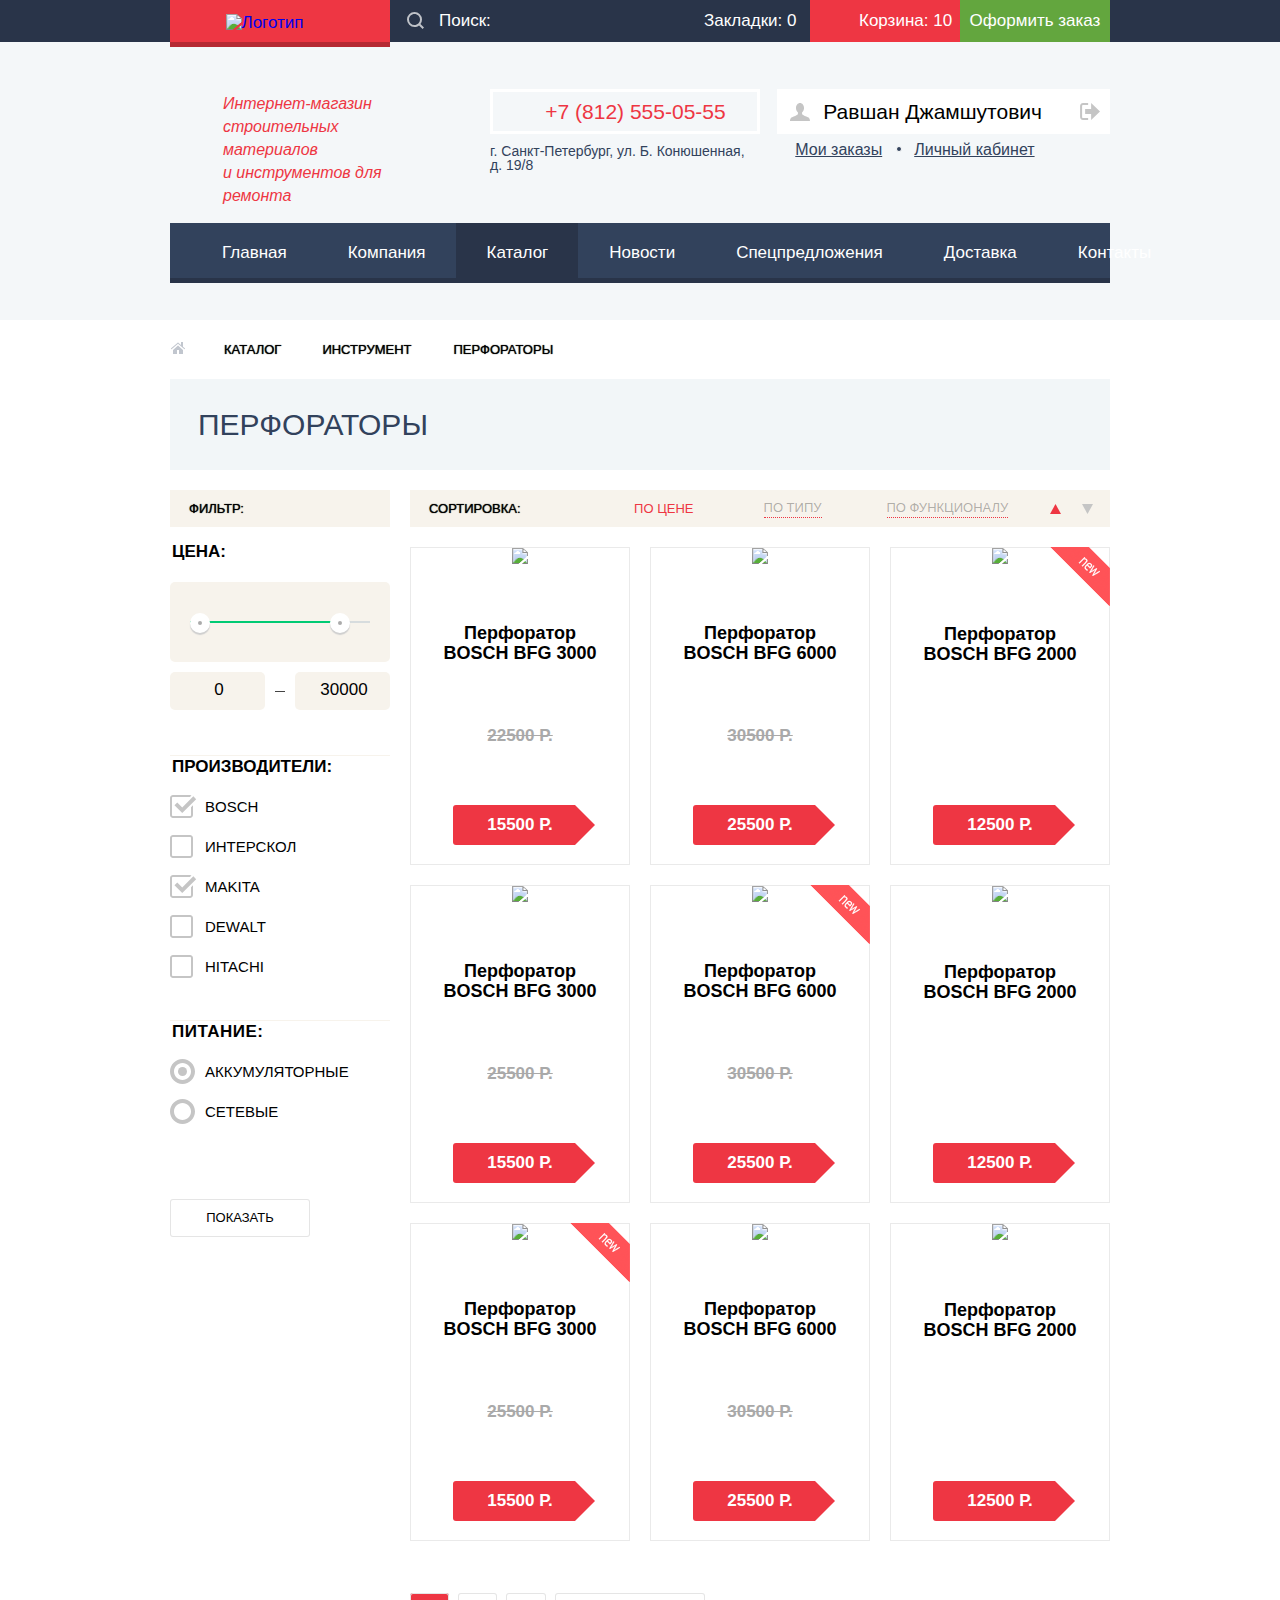
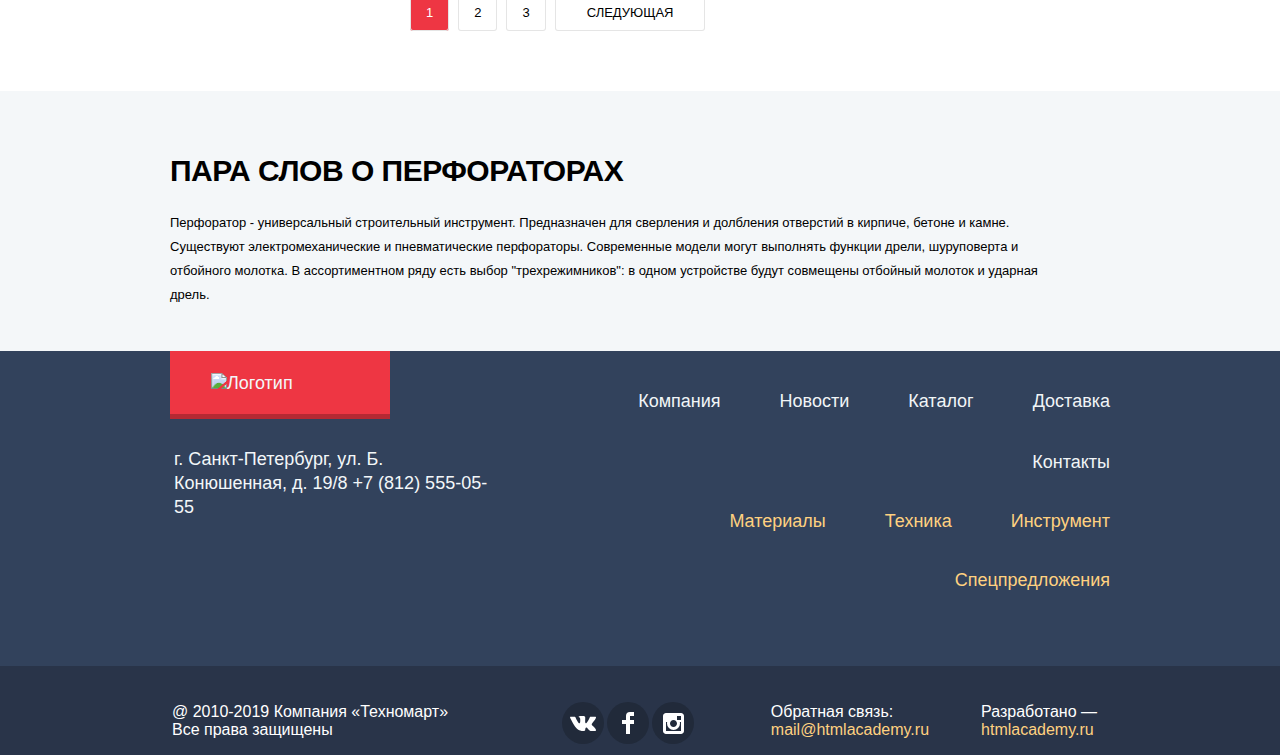
==== commit 887e3a87: "Исправлен баг" ====
--- a/catalog.html
+++ b/catalog.html
@@ -279,7 +279,7 @@
                             <h3>Сортировка:</h3>
                             <ul class="sorting-major">
                                 <li>
-                                    <a href="">
+                                    <a class="sorting-major-current" href="">
                                         По цене
                                     </a>
                                 </li>
@@ -297,7 +297,7 @@
 
                             <ul class="sorting-minor">
                                 <li>
-                                    <a class="arrow" href="">
+                                    <a class="arrow sorting-minor-current" href="">
                                         <svg xmlns="http://www.w3.org/2000/svg" width="11" height="10"
                                             viewBox="0 0 11 10">
                                             <path fill="#c5c5c5" d="M5.5 0L0 10h11z" />
--- a/css/style-min.css
+++ b/css/style-min.css
@@ -1 +1 @@
-@keyframes bounce{0%{transform:translateY(-2000px)}70%{transform:translateY(30px)}90%{transform:translateY(-10px)}to{transform:translateY(0)}}@keyframes shake{0%,to{transform:translateX(0)}10%,30%,50%,70%,90%{transform:translateX(-10px)}20%,40%,60%,80%{transform:translateX(10px)}}@keyframes away{0%{transform:translateY(0)}10%{transform:translateY(-10px)}30%{transform:translateY(30px)}to{transform:translateY(-2000px)}}@font-face{font-family:'Cuprum';src:url(../fonts/web/cuprum.woff2) format('woff2'),url(../fonts/web/cuprum.woff) format('woff');font-weight:400;font-style:normal}@font-face{font-family:'Cuprum';src:url(../fonts/web/cuprumbold.woff2) format('woff2'),url(../fonts/web/cuprumbold.woff) format('woff');font-weight:700;font-style:normal}@font-face{font-family:'Cuprum';src:url(../fonts/web/cuprumbolditalic.woff2) format('woff2'),url(../fonts/web/cuprumbolditalic.woff) format('woff');font-weight:700;font-style:italic}@font-face{font-family:'Cuprum';src:url(../fonts/web/cuprumitalic.woff2) format('woff2'),url(../fonts/web/cuprumitalic.woff) format('woff');font-weight:400;font-style:italic}@font-face{font-family:'PTSans';src:url(../fonts/web/ptsans.woff2) format('woff2'),url(../fonts/web/ptsans.woff) format('woff');font-weight:400;font-style:normal}@font-face{font-family:'PTSans';src:url(../fonts/web/ptsansbold.woff2) format('woff2'),url(../fonts/web/ptsansbold.woff) format('woff');font-weight:700;font-style:normal}body{margin:0;padding:0;font-family:'Cuprum',Arial,sans-serif;background-color:#fff}a{text-decoration:none}img{max-width:100%}html{box-sizing:border-box}*,::after,::before{box-sizing:inherit}.visually-hidden:not(:focus):not(:active),input[type=checkbox].visually-hidden,input[type=radio].visually-hidden{position:absolute;width:1px;height:1px;margin:-1px;border:0;padding:0;white-space:nowrap;clip-path:inset(100%);clip:rect(0 0 0 0);overflow:hidden}.header-first-line{font-size:17px;line-height:18px;color:#fff;background-color:#293449}.header-second-line{color:#fff;background-color:#f4f7f9}.header-nav{margin:auto;font-size:17px;line-height:17px;color:#fff;background-color:#32425c;box-shadow:inset 0 -5px 0 0 #293449}.actions-list,.developer,.header-nav-pages,.no-user,.sorting-major,.sorting-minor,.user,.user-links-list,.user-profile-list{list-style:none}.user a,.user-profile-list li{color:#000;background-color:#fff}.actions-list a,.header-nav-pages a{color:#fff}.header-text{font-size:16px;line-height:23px;font-style:italic;color:#ee3643}.header-contacts a{display:flex;flex-direction:column;justify-content:center;align-items:center;position:relative;width:270px;height:45px;padding-left:21px;font-size:21px;line-height:21px;color:#ee3643;border:solid 3px #fff}.header-contacts a::before{content:'';position:absolute;top:9px;left:11px;width:19px;height:19px;background-image:url(../img/svg-technomart/icon-phone.svg);background-position:0 0;background-repeat:no-repeat}.header-contacts p{font-size:14px;line-height:14px;color:#32425c;margin-top:10px}.checkout-link{background-color:#63a63e}.checkout-link:focus,.checkout-link:hover{background-color:#5fbb2d}.checkout-link:active{background-color:#518534}.header-nav-pages a:focus,.header-nav-pages a:hover,.service-list label:focus,.service-list label:hover{background-color:#293449}.header-nav-pages a:active{background-color:#1d2739;color:rgba(255,255,255,.5)}.no-user,.user-profile-list{display:flex;flex-direction:row;justify-content:flex-end;font-size:21px;line-height:21px}.no-user{margin:0;padding:0}.user-profile-list{flex-wrap:wrap;margin:0 0 0 auto;padding-left:0;color:#000}.header,.user-profile-list li{display:flex;flex-direction:row;justify-content:center}.user-links-list a{font-size:16px;line-height:18px;color:#32425c;text-decoration:underline}.header{width:100%;min-width:940px;min-height:320px;flex-direction:column;align-items:center}.container{width:940px;margin:0 auto;padding:0}.header-first-line{width:100%;min-width:940px}.header-first-line-container,.header-logo{display:flex;flex-direction:row;justify-content:flex-start;align-items:center;position:relative;width:940px;height:42px;margin:0 auto}.header-logo{justify-content:center;position:absolute;top:0;left:0;width:220px;height:47px;margin:0;background-color:#ee3643;box-shadow:inset 0 -5px 0 0 rgba(0,0,0,.24)}.actions-list,.basket-link,.bookmarks-link,.checkout-link{display:flex;flex-direction:row;justify-content:flex-start;align-items:center}.actions-list{padding-left:0}.basket-link,.bookmarks-link,.checkout-link{width:150px;height:42px}.checkout-link{justify-content:center}.basket-link,.bookmarks-link{position:relative;padding-left:44px}.basket-link{padding-left:49px}.basket-link::before,.bookmarks-link::before{content:'';position:absolute;top:12px;left:17px;background-image:url(../img/svg-technomart/icon-bookmark.svg);background-repeat:no-repeat;background-position:center;opacity:.3;width:14px;height:16px}.basket-link::before{left:18px;background-image:url(../img/svg-technomart/icon-cart.svg);width:15px;height:15px}.basket-link:focus::before,.basket-link:hover::before,.bookmarks-link:focus::before,.bookmarks-link:hover::before,.buy:focus::before,.buy:hover::before{opacity:1}.basket-link:focus,.basket-link:hover,.bookmarks-link:focus,.bookmarks-link:hover{background-color:#212a3a}.basket-link:active::before,.bookmarks-link:active::before{opacity:.7}.basket-link:active,.bookmarks-link:active{background-color:#161d29}.red-flag{background-color:#ee3643}.header-first-line-container label{font-size:0}.header-first-line-container svg{position:absolute;top:12px;left:237px;opacity:.7}.header-first-line-container input{position:relative;width:270px;height:42px;margin-left:220px;padding-left:49px;font-size:17px;line-height:18px;background-color:#293449;border:0}.header-first-line-container input::placeholder{color:#fff}.header-first-line-container input:hover{background-color:#212a3a}.header-first-line-container input:hover+svg{opacity:1}.header-first-line-container input:focus{background-color:#fff}.header-first-line-container input:focus+svg path{fill:#ee3643}.header-second-line{width:100%;min-width:940px;height:278px}.header-second-line-container{width:940px;min-height:158px;margin:auto;padding-top:47px}.header-second-line-container,.header-second-line-right{display:flex;flex-direction:row;justify-content:space-between}.header-text{width:200px;margin-top:3px;margin-left:53px;margin-right:67px}.user,.user a{display:flex;flex-direction:column;justify-content:flex-start}.user a{flex-direction:row;justify-content:center;align-items:center;margin-top:0;margin-bottom:auto;padding-left:26px;padding-right:24px}a.user-links{height:18px;margin-right:14px;padding:0}.user-links-list li{display:flex;position:relative;color:#32425c;padding-left:18px}.user-links-list li:not(:first-child)::before{box-sizing:content-box;content:'';position:absolute;top:5px;left:0;width:4px;height:4px;padding:0;border:1px solid #fff;background-color:#32425c;border-radius:50%;cursor:pointer}.user-links:focus,.user-links:hover{color:#ee3643}.user-links:active{color:rgba(50,66,92,.3)}.login-link svg{margin:14px}a.login-link{justify-content:flex-start;height:45px;margin-right:10px;padding-left:0;padding-right:24px}.profile-link svg{margin:auto 13px}a.profile-link{flex-wrap:wrap;min-height:45px;padding-left:0;padding-right:27px}a.logout-link{height:45px;margin:0;padding-left:10px;padding-right:10px}a.registration{height:45px}.login-link:focus path,.login-link:hover path,.logout-link:focus path,.logout-link:hover path,.profile-link:focus path,.profile-link:hover path{fill:#293449}.login-link:active path,.logout-link:active path,.profile-link:active path{fill:#c5c5c5}.login-link:focus,.login-link:hover,.logout-link:focus,.logout-link:hover,.profile-link:focus,.profile-link:hover,.registration:focus,.registration:hover{color:#ee3643}.login-link:active,.logout-link:active,.profile-link:active,.registration:active{color:rgba(0,0,0,.3)}.header-contacts,.user-links-list{display:flex;justify-content:flex-start}.header-contacts{flex-direction:column;align-items:center;width:270px}.user-links-list{flex-direction:row;flex-wrap:wrap;min-height:28px;margin-top:7px;margin-bottom:auto;padding-left:0}.user-links-list a{background-color:transparent}.header-nav{width:940px}.header-nav a,.header-nav-pages{display:flex;flex-direction:row;align-items:center}.header-nav-pages{justify-content:space-between;margin:0 24px 0 21px;padding:0}.header-nav a{justify-content:center;height:60px;padding-bottom:1px;padding-left:31px;padding-right:30px}a.header-nav-pages-current{background-color:#293449}.breadcrumbs,.catalog-list,.items-list,.logo-list,.service-list{list-style:none}.simple-list{margin-top:7px;padding-left:0;font-size:18px;line-height:20px}.simple-list li{list-style:none;position:relative;margin-bottom:20px;padding-left:36px}.simple-list li:last-child{margin-bottom:0}.simple-list li::before{content:'';width:25px;height:2px;position:absolute;top:10px;left:0;background-color:#ee3643}.catalog-list li,.options-delivery,.options-discount{display:flex;flex-direction:column;width:300px;height:123px}.catalog-list li:first-child{position:relative;background-color:#ffbf47;background-image:url(../img/svg-technomart/icon-1.svg);background-repeat:no-repeat;background-position:213px 31px}.catalog-list li:nth-child(2){background-color:#3bbce3;background-image:url(../img/svg-technomart/icon-2.svg);background-repeat:no-repeat;background-position:197px 33px}.catalog-list li:nth-child(3){background-color:#dc91d8;background-image:url(../img/svg-technomart/icon-3.svg);background-repeat:no-repeat;background-position:191px 31px}.catalog-list a,.options-delivery a,.options-discount a{display:flex;flex-direction:column;justify-content:center;text-align:center;width:135px;height:38px;margin-top:14px;font-size:14px;line-height:18px;text-transform:uppercase;color:#fff;background-color:rgba(0,0,0,.1);border-radius:3px}.catalog-list a{margin-left:25px}.options-delivery a,.options-discount a,a.a-padding{margin-left:23px}.catalog-list a:focus,.catalog-list a:hover,.options-delivery a:focus,.options-delivery a:hover,.options-discount a:focus,.options-discount a:hover{background-color:rgba(0,0,0,.2)}.catalog-list a:active,.options-delivery a:active,.options-discount a:active{background-color:rgba(0,0,0,.3)}.catalog-list p,.options-delivery p,.options-discount p{margin-bottom:0;margin-left:23px;font-size:24px;line-height:30px;letter-spacing:.7px;color:#fff;margin-top:20px}.options-delivery,.options-discount{background-color:#8ed78f;background-image:url(../img/svg-technomart/icon-4.svg);background-repeat:no-repeat;background-position:196px 26px}.options-delivery{background-color:#ffc047;background-image:url(../img/svg-technomart/icon-5.svg);background-position:191px 32px}.title{background-color:#f9f5f0;text-transform:uppercase}.title h2{font-size:28px;line-height:30px;color:#32425c;margin:auto 0}.title a{color:#fff}.items-list{font-family:'PTSans',Arial,sans-serif;font-weight:700;font-style:normal}.title-service{font-size:30px;line-height:30px;color:#000;text-transform:uppercase}.title-item{min-height:40px;padding:0 25px;margin-top:8px;margin-bottom:11px;font-size:18px;line-height:20px;color:#000}.old-price{font-size:17px;color:#a9a9a9;text-decoration:line-through;margin-bottom:8px}.hide-price{margin-top:19px}.new-price{position:relative;width:135px;margin-right:auto;margin-left:auto;margin-bottom:20px;padding-top:11px;padding-bottom:11px;font-size:17px;line-height:18px;color:#fff;background-color:#ee3643;border-radius:3px}.new-price:after{content:'';position:absolute;top:0;right:-27px;width:0;height:0;border:20px solid #fff;border-left-color:#ee3643}.actions{position:absolute;top:1px;right:1px;z-index:10;width:218px;height:168px;padding:40px 0;background-color:#fff}.actions .bookmark,.actions .buy{font-family:'Cuprum',Arial,sans-serif;font-size:14px;text-transform:uppercase;font-weight:400;display:block;width:129px;margin:0 auto 7px;padding:12px 0}.bookmark,.buy{border-radius:3px}.buy{position:relative;padding-left:27px;color:#fff;background-color:#63a63e;box-shadow:inset 0 -3px 0 0 #367315}.buy::before{content:'';position:absolute;top:11px;left:12px;width:15px;height:15px;background-image:url(../img/svg-technomart/icon-cart.svg);background-position:0 0;background-repeat:no-repeat;opacity:.7}.bookmark{color:#32425c;background-color:#fff;box-shadow:inset 0 0 0 3px #63a63e}.buy:focus,.buy:hover{background-color:#5fbb2d}.bookmark:focus,.bookmark:hover{box-shadow:inset 0 0 0 3px #32425c}.buy:active{background-color:#518534;box-shadow:none}.bookmark:active{opacity:.7}li .actions{display:none}li:hover .actions{display:block}.about-company p,.service p{font-family:'PTSans',Arial,sans-serif;font-size:13px;line-height:24px;color:#000}.service-list{font-weight:700;font-size:21px;line-height:30px;color:#32425c}.service-element h3{font-size:36px;line-height:36px;color:#32425c;text-transform:uppercase;letter-spacing:-.29px;margin:0 0 23px}.button-link{width:220px}.button-link,.popup-lost-link,.slider a{height:38px;font-size:14px;color:#fff;text-transform:uppercase;background-color:#ee3643;border:0;border-radius:3px}.button-middle-size{min-width:253px}.slider a{width:195px}.button-link:focus,.button-link:hover,.popup-lost-link:focus,.popup-lost-link:hover,.slider a:focus,.slider a:hover{background-color:#ca2c37}.button-link:active,.popup-lost-link:active,.slider a:active{background-color:#ba2732}.items-list li:hover{border:0;box-shadow:0 10px 25px 0 rgba(41,52,73,.5)}.category,.popular-producers{width:100%;min-width:940px}.category{margin-top:59px}.catalog-list{display:flex;flex-direction:row;justify-content:space-between;align-items:center;padding:0;margin-bottom:20px}.slider{width:620px;height:266px}.container-slider{display:flex;flex-direction:row;justify-content:space-between;position:relative;margin-bottom:53px}.options{display:flex;flex-direction:column;justify-content:flex-start}.items-list li,.options-discount{margin-bottom:20px}.popular-items{width:100%;min-width:940px}.title{display:flex;flex-direction:row;justify-content:space-between;padding-left:29px;padding-right:24px;height:89px}.popular-producers h2{padding-top:2px;letter-spacing:.25px}.popular-items h2{padding-bottom:1px;letter-spacing:.25px}a.button-link{margin-top:auto;margin-bottom:auto}.popup-lost-link,.slider a,a.button-link{display:flex;flex-direction:column;justify-content:center;text-align:center}.popup-lost-link{width:300px;margin-top:0;margin-bottom:0;padding-top:1px;padding-left:5px}.slider a{margin-bottom:auto;margin-top:122px;margin-left:26px;padding-left:2px}.about-company a.button-link{margin-bottom:0}a.credit-link{width:195px;margin-top:31px}.items-list{display:flex;flex-direction:row;justify-content:flex-start;flex-wrap:wrap}ul.items-list{margin:20px 0 0;padding:0;font-size:0}.items-list li{display:flex;flex-direction:column;justify-content:space-between;position:relative;text-align:center;width:220px;height:318px;font-size:0;box-shadow:inset 0 0 0 1px #eaeaea}.items-list-catalog-page li,.items-list-index-page li{margin-right:20px}.items-list-catalog-page li:nth-child(3n),.items-list-index-page li:nth-child(4n),.logo-list li:nth-child(4n){margin-right:0}.flag{position:absolute;top:0;right:0;width:60px;height:60px;text-indent:-1000px;overflow:hidden;z-index:20}.flag-new{background:url(../img/new-flag.png) no-repeat 0 0}.items-list img{width:218px;height:170px;margin-right:1px;margin-left:1px;margin-top:1px}.logo-list{display:flex;flex-direction:row;justify-content:flex-start;align-items:center;flex-wrap:wrap;margin:10px 0;padding:0}.logo-list li{margin-top:10px;margin-bottom:10px;margin-right:20px}.logo-list a{display:flex;width:220px;height:145px;padding:1px;box-shadow:inset 0 0 0 1px #eaeaea}.logo-list img,.sorting-minor svg{margin:auto}.service{width:100%;min-width:940px;min-height:522px;margin-top:75px;padding-top:66px;background-color:#f4f7f9}.credit-img,.delivery-img,.guarantee-img{background-image:url(../img/delivery.png);background-repeat:no-repeat;background-position:150px 25px}.credit-img,.guarantee-img{background-image:url(../img/guarantee.png);background-position:top right}.credit-img{background-image:url(../img/credit.png)}h2.title-service{margin:0 0 10px;letter-spacing:-1px}.about-company h2{margin-bottom:12px}.about-company p{letter-spacing:.12px}.service p{width:405px;margin:25px 0 0;letter-spacing:.1px}.service-list{display:flex;flex-direction:column;justify-content:flex-start}ul.service-list{margin:0;padding:0}.service-list li:nth-child(2){position:relative}.service-list li:nth-child(2)::after{content:'';position:absolute;top:50%;right:0;width:10px;height:279px;margin-top:-137px;background-image:url(../img/shadow.png);background-repeat:no-repeat;background-position:0 0;opacity:.75}.service-container{display:flex;flex-direction:row;justify-content:flex-start;margin-top:68px}.service-element{width:750px;min-height:264px;margin-left:80px}.service-list label{display:flex;flex-direction:column;justify-content:center;width:240px;height:62px;padding-left:22px;background-color:#32425c;border:0;color:#fff;box-shadow:0 1px 0 0 #293449,inset 0 1px 0 0 #405069}#credit:checked~.service-container #slide-credit,#delivery:checked~.service-container #slide-delivery,#guarantee:checked~.service-container #slide-guarantee,#toggle-1:checked~.slider #slide-1,#toggle-2:checked~.slider #slide-2{display:block}#credit:checked~.service-container label[for=credit],#delivery:checked~.service-container label[for=delivery],#guarantee:checked~.service-container label[for=guarantee]{color:#32425c;background-color:#fff;box-shadow:none}.about-company{width:100%;min-width:940px;margin-bottom:86px;background-color:#fff}.two-sections{display:flex;flex-direction:row}.section-container{display:flex;flex-direction:column;justify-content:flex-start;align-content:flex-start;margin-top:80px}.first-container{width:520px;margin-right:120px}.map-link{margin-top:20px;margin-bottom:35px}.breadcrumbs a,.breadcrumbs-current{font-size:13px;line-height:18px;color:#000;text-transform:uppercase;text-shadow:0 0 1px #000}.catalog-perforators{width:100%;min-width:940px;font-family:'PTSans',Arial,sans-serif;color:#000;background-color:#fff}.breadcrumbs{display:flex;flex-direction:row;justify-content:flex-start;margin-top:20px;margin-bottom:20px;padding:0}.breadcrumbs li:first-child{padding-right:14px}.breadcrumbs li:not(:first-child){position:relative;padding-left:25px;padding-right:16px}.breadcrumbs li:last-child{padding-left:26px;padding-right:0}.breadcrumbs li:not(:first-child)::before{content:'';position:absolute;top:3px;left:0;width:8px;height:12px;background-image:url(../img/svg-technomart/icon-right-small.svg);background-position:0 0;background-repeat:no-repeat}.title-perforators{width:940px;margin:auto;padding-left:28px;padding-top:31px;padding-bottom:30px;font-size:30px;line-height:30px;font-family:'Cuprum',Arial,sans-serif;font-weight:400;text-transform:uppercase;color:#32425c;background-color:#f2f6f8}.sorting-container,.title-filter{display:flex;flex-direction:row;margin-top:20px;padding-left:19px;background-color:#f7f3ec}.title-filter{justify-content:flex-start;align-content:center;width:100%;height:37px;margin-bottom:15px}.filter h3,.results h3{display:flex;flex-direction:column;justify-content:center;align-content:center;margin:auto 0;font-size:13px;font-weight:400;text-transform:uppercase;text-shadow:0 0 1px #000}.filter legend{font-size:17px;font-weight:700;text-transform:uppercase}.filter-power legend{letter-spacing:.5px}.filter li,.sorting-major a{font-size:15px;line-height:20px;text-transform:uppercase}.sorting-container{justify-content:space-between;align-content:flex-start}.sorting-major{display:flex;justify-content:flex-end;flex-wrap:wrap;width:480px;padding:0;margin:0}.sorting-major,.sorting-minor,.sorting-minor li{flex-direction:row;align-content:center}.sorting-minor{display:flex;justify-content:center;padding:0;margin:0}.sorting-major li,.sorting-minor li{display:flex;flex-direction:column;justify-content:center}.sorting-major a{vertical-align:middle;font-size:13px;line-height:18px;color:rgba(0,0,0,.3);border-bottom:1px dotted #ee3643}.sorting-minor li{margin-left:4px;margin-right:17px}.sorting-major li:not(first-child){margin-left:50px;margin-right:15px}.sorting-major li:first-child{margin-right:20px}.arrow{display:flex;flex-direction:row;justify-content:center;align-content:center;height:37px}.sorting-major a:focus,.sorting-major a:hover{color:#000;border-bottom:1px solid #ee3643;outline:0}.sorting-major a:active{color:#ee3643;border:0}.arrow:focus path,.arrow:hover path{fill:#000}.arrow:focus{outline:0}.arrow:active path{fill:#ee3643}fieldset.filter-price{border:0;margin:0;padding:0}fieldset.filter-power,fieldset.filter-producers{border:0;padding:0}.range-controls{width:220px;height:80px;position:relative;padding:39px 20px;background-color:#f7f3ec;border:0;border-radius:5px}.bar,.scale{height:2px;background-color:#d7dcde}.bar{width:85%;background-color:#00ca74}.range-controls .toggle{box-sizing:content-box;position:absolute;top:31px;left:0;width:4px;height:4px;padding:0;border:8px solid #fff;background-color:#ababab;box-shadow:0 2px 1px 0 #cfcfcf;border-radius:50%;cursor:pointer}.range-controls .toggle-min{left:20px}.range-controls .toggle-max{left:160px}.price-controls{display:flex;flex-direction:row;justify-content:space-between;align-content:center;font-size:0}.price-controls input{width:95px;height:38px;margin-top:10px;margin-bottom:10px;padding-top:0;padding-bottom:2px;padding-left:20px;text-align:center;vertical-align:middle;font-size:17px;background-color:#f7f3ec;border:0;border-radius:5px}.dash{width:10px;height:1px;margin:auto;background-color:#444}.filter-price legend{margin-bottom:20px}fieldset.filter-producers{position:relative;margin:37px 0 0;padding-top:18px}fieldset.filter-power::before,fieldset.filter-producers::before{content:'';position:absolute;top:-22px;left:0;width:100%;height:1px;background-color:#f7f3ec}.filter-power ul,.filter-producers ul{margin:0;padding:0;list-style:none}.filter-producers li{margin-bottom:17px}.filter-power li{margin-bottom:15px}.filter-power li:last-child,.filter-producers li:last-child{margin-bottom:0}.filter-power-list,.filter-producers-list{display:flex;flex-direction:row;justify-content:flex-start;align-content:center;position:relative;cursor:pointer}.filter-power-list svg,.filter-producers-list svg{margin-right:8px;margin-top:auto;margin-bottom:auto}.filter-power-list svg{margin-right:10px}.filter-power-list span,.filter-producers-list span{margin:auto 0}.checkbox-input:checked+* .checkbox-on{fill:#c5c5c5}.checkbox-input:checked:hover+* .checkbox-on{fill:#b5b5b5}.checkbox-input:checked+* .checkbox-off,.checkbox-input:checked:hover+* .checkbox-off{fill:none}.checkbox-input:hover+* .checkbox-on{fill:none}.checkbox-input:hover+* .checkbox-off,.radio-input:hover+* path{fill:#b5b5b5}.checkbox-input:checked:focus+* .checkbox-on{fill:#b5b5b5}.checkbox-input:checked:focus+* .checkbox-off{fill:none}.checkbox-input:focus+* .checkbox-on{fill:none}.checkbox-input:focus+* .checkbox-off,.radio-input:focus+* path{fill:#b5b5b5}.checkbox-input:disabled+* .checkbox-on{fill:none}.checkbox-input:disabled+* .checkbox-off,.radio-input:disabled+* path{fill:#b5b5b5;opacity:.3}.checkbox-input:disabled~span{color:rgba(0,0,0,.4)}.checkbox-input:checked:disabled+* .checkbox-on{fill:#b5b5b5;opacity:.3}.checkbox-input:checked:disabled+* .checkbox-off{fill:none}.checkbox-input:checked:disabled~span{color:rgba(0,0,0,.4)}.radio-input:checked+* .radio-on{fill:#c5c5c5}.radio-input:checked:hover+* .radio-on{fill:#b5b5b5}.radio-input:checked:focus+* .radio-on{fill:#b5b5b5}.radio-input:checked:disabled+* .radio-on{fill:#b5b5b5;opacity:.3}.radio-input:disabled~span{opacity:.4}.radio-input:checked:disabled~span{opacity:.4}fieldset.filter-power{position:relative;margin:44px 0 0;padding-top:17px}.filter-show{width:140px;height:38px;margin-top:75px;margin-right:auto;font-size:13px;line-height:18px;text-transform:uppercase;border:0;box-shadow:inset 0 0 0 1px #e5e5e5;border-radius:3px;text-align:center;color:#000;background-color:#fff}.filter-show:focus,.filter-show:hover,.pagination-item:focus,.pagination-item:hover{box-shadow:inset 0 0 0 1px #bdc6ca}.filter-show:active,.pagination-item:active{box-shadow:inset 0 0 0 1px #ee3643}.pagination-list{display:flex;flex-direction:row;justify-content:flex-start;flex-wrap:wrap;margin-top:32px;margin-bottom:60px;padding:0;list-style:none}.pagination-list li{display:flex;flex-direction:row;justify-content:center;margin-right:9px}.pagination-list li:last-child{margin-right:0}.pagination-item{display:flex;flex-direction:column;justify-content:center;height:38px;margin:auto;padding-left:16px;padding-right:16px;font-size:13px;text-transform:uppercase;color:#000;box-shadow:inset 0 0 0 1px #e5e5e5;border-radius:3px}.pagination-next{padding-left:32px;padding-right:32px}.pagination-item-current{color:#fff;background-color:#ee3643}.about-perforators p{font-size:13px;line-height:24px;max-width:910px;font-family:'PTSans',Arial,sans-serif}.logo-list a:focus,.logo-list a:hover{border:0;box-shadow:0 10px 25px 0 rgba(41,52,73,.5)}.logo-list a:active{border:0;box-shadow:0 4px 10px 0 rgba(41,52,73,.5);opacity:.3}.about-perforators{width:100%;min-width:940px;background-color:#f4f7f9}.about-perforators-container{display:flex;flex-direction:column;justify-content:flex-start;min-height:260px;padding-top:65px}.about-perforators h2{margin-bottom:12px;letter-spacing:-.5px}.columns-container{display:flex;flex-direction:row}.filter{width:230px;padding-right:10px}.results{width:710px;padding-left:10px}.footer-first-line{background-color:#32425c}.footer-second-line{background-color:#293449}.footer-catalog-pages,.footer-nav-pages,.social-links{list-style:none}.footer-first-line a,.footer-first-line p{font-size:18px;color:#f3f7f9}.footer-nav-pages a{font-size:18px;color:#f1f5f7}.footer-catalog-pages a{font-size:18px;color:#ffd180}.developer a,.footer-second-line{font-size:16px;color:#fff}.developer a{line-height:18px;color:#ffd180}.developer a:focus,.developer a:hover,.footer-catalog-pages a:focus,.footer-catalog-pages a:hover,.footer-nav-pages a:focus,.footer-nav-pages a:hover{text-decoration:underline}.developer a:active{color:#ee3643;text-decoration:none}.social-links a:active,.social-links a:focus,.social-links a:hover{background-color:#ee3643}.footer-catalog-pages li:active,.footer-nav-pages li:active{text-decoration:none;opacity:.5}.lost-message,.map{display:none}.modal-show{display:block}.lost-message-show{display:block;-webkit-animation:bounce forwards .6s;animation:bounce forwards .6s}.modal-error{-webkit-animation:shake .6s;animation:shake .6s}.lost-message-hide{-webkit-animation:away forwards .6s;animation:away forwards .6s}.footer-first-line p{position:absolute;top:96px;left:4px;width:322px;margin:0;line-height:24px}a.footer-logo,p.footer-logo{display:flex;flex-direction:row;justify-content:center;align-items:center;position:absolute;top:0;left:0;width:220px;height:68px;margin:0;padding-bottom:2px;background-color:#ee3643;box-shadow:inset 0 -5px 0 0 rgba(0,0,0,.24)}.footer{width:100%;min-width:940px}.footer-anchor{position:relative}.footer-catalog-pages,.footer-nav-pages{margin:0 0 0 auto;padding:0}.footer-nav-pages{display:flex;flex-direction:row;justify-content:flex-end;flex-wrap:wrap;max-width:620px}.footer-nav-pages li{margin-top:40px;margin-left:59px}.footer-catalog-pages{justify-content:flex-end;flex-wrap:wrap;max-width:600px;padding-bottom:75px}.footer-catalog-pages li{margin-top:38px;margin-left:59px}.footer-bottom,.footer-catalog-pages,.social-links{display:flex;flex-direction:row}.footer-bottom{justify-content:space-between;align-content:center}.social-links{justify-content:center;margin-top:auto;margin-bottom:auto;padding:0}.social-links li{margin-right:3px;margin-top:25px}.social-links li:last-child{margin-right:0}.social-links a{display:flex;width:42px;height:42px;border-radius:50%;background-color:#212a3a}.social-links svg{margin:auto}.copyright{min-width:230px;margin-top:37px;padding-left:2px;padding-right:40px}.copyright p{margin:0}.developer{display:flex;flex-direction:row;justify-content:flex-end;margin-top:37px;padding:0 0 0 2px}.developer li{display:flex;flex-direction:column;justify-content:flex-start;margin-left:39px;margin-right:13px}.developer li:first-child{margin-left:0}.slide{display:none}.slider{margin:0;padding:0;background-color:#293449}.slider-item{width:620px;height:266px;background-image:url(../img/slider-image.jpg)}.slider-item::after{content:"";visibility:hidden;background-image:url(../img/slider-image-2.jpg)}.slide-title,.slider p{margin-top:0;margin-bottom:0;margin-left:25px;font-size:18px;line-height:24px;color:#fff}.slide-title{margin-left:24px;padding-top:24px;font-size:36px;line-height:36px;text-transform:uppercase}.first-slide,.second-slide{box-sizing:content-box;position:absolute;top:220px;left:295px;width:6px;height:6px;padding:0;font-size:0;border:2px solid #fff;background-color:#ee3643;border-radius:50%;cursor:pointer}.second-slide{left:315px}.first-slide::before{left:-270px}.first-slide::before,.second-slide::before{content:'';position:absolute;top:-108px;width:22px;height:40px;font-size:0;background-image:url(../img/svg-technomart/icon-left.svg);background-color:transparent;background-repeat:no-repeat;background-position:0 0;cursor:pointer}.first-slide::after{left:256px}.first-slide::after,.second-slide::after{content:'';position:absolute;top:-108px;width:22px;height:40px;font-size:0;background-image:url(../img/svg-technomart/icon-right.svg);background-color:transparent;background-repeat:no-repeat;background-position:0 0;margin-left:25px;cursor:pointer}.second-slide::before{left:-292px}.second-slide::after{left:236px}#toggle-2:checked~.slider #slide-2{background-image:url(../img/slider-image-2.jpg)}#toggle-1:checked~.first-slide::after,#toggle-1:checked~.first-slide::before,#toggle-2:checked~.second-slide::after,#toggle-2:checked~.second-slide::before{visibility:hidden}#toggle-1:checked~.second-slide,#toggle-2:checked~.first-slide{background-color:#fff}.popup-container{position:fixed;z-index:30;background-color:#fff}.lost-message{top:50%;left:50%;width:620px;margin-top:-215px;margin-left:-310px;padding-top:55px;padding-right:80px;padding-left:80px;box-shadow:0 20px 40px 0 rgba(0,0,0,.75),inset 0 -112px 0 0 #f4f4f4}.lost-message::before{content:'';position:absolute;top:0;left:0;width:100%;height:7px;background-color:#ee3643}.modal-close{position:absolute;top:18px;right:9px;width:21px;height:21px;background-color:transparent;border:0;cursor:pointer}.modal-close::after,.modal-close::before{content:'';position:absolute;top:8px;right:-3px;width:25px;height:3px;background-color:#ee3643}.modal-close::before{transform:rotate(45deg)}.modal-close::after{transform:rotate(-45deg)}.lost-message-form,.message-container{display:flex;justify-content:space-between;flex-wrap:wrap}.lost-message-form{flex-direction:row;font-size:0}.message-container{flex-direction:column}.lost-message-form label{width:220px;font-size:18px}.lost-message-form input[type=email],.lost-message-form input[type=text],.text-container{width:220px;height:38px;font-size:13px;margin-top:13px;margin-bottom:22px;padding-left:16px;border:0;box-shadow:inset 0 0 0 2px #dee3e4;border-radius:3px}.text-container{width:100%;height:114px;margin-bottom:37px;padding-top:13px;resize:none}.lost-message-form input[type=email]:hover,.lost-message-form input[type=text]:hover,.text-container:hover{box-shadow:inset 0 0 0 2px #b5b5b5}.lost-message-form input[type=email]:focus,.lost-message-form input[type=text]:focus,.text-container:focus{box-shadow:inset 0 0 0 2px #ee3643;outline:0}.lost-message-form button{display:block;width:100%;margin-top:37px;margin-bottom:37px}.map{top:50%;left:50%;width:940px;height:446px;margin-top:-223px;margin-left:-470px;box-shadow:0 0 15px 1px rgba(47,42,43,.5)}.map iframe{position:relative;z-index:40;border:0}.map p,.popup-basket::before{position:absolute;top:0;left:0}.map p{z-index:30;margin:0;padding:0}.map button{z-index:41}.close-map{top:9px}.popup-basket,.popup-basket-container{display:flex;justify-content:space-between}.popup-basket{flex-direction:column;top:50%;left:50%;width:620px;min-height:282px;margin-top:-141px;margin-left:-310px;padding-top:55px;padding-right:80px;padding-left:80px;box-shadow:0 20px 40px 0 rgba(0,0,0,.75),inset 0 -112px 0 0 #f4f4f4}.popup-basket::before{content:'';width:100%;height:7px;background-color:#ee3643}.popup-basket::after{content:'';position:absolute;top:55px;left:80px;width:66px;height:66px;background-image:url(../img/svg-technomart/icon-mark.svg);background-position:0 0;background-repeat:no-repeat}.popup-basket p{margin-top:20px;margin-bottom:20px;margin-left:100px;font-size:30px;line-height:30px}.popup-basket-container{flex-direction:row;margin-top:37px;margin-bottom:37px;font-size:0}.popup-basket-link{width:220px;height:38px;font-size:14px;color:#fff;text-transform:uppercase;background-color:#ee3643;border:0;border-radius:3px;display:flex;flex-direction:column;justify-content:center;text-align:center;margin-top:auto;margin-bottom:auto}.popup-basket-link:focus,.popup-basket-link:hover{color:#000;background-color:#fff}.popup-basket{display:none}.popup-basket-show{display:flex}+@keyframes bounce{0%{transform:translateY(-2000px)}70%{transform:translateY(30px)}90%{transform:translateY(-10px)}to{transform:translateY(0)}}@keyframes shake{0%,to{transform:translateX(0)}10%,30%,50%,70%,90%{transform:translateX(-10px)}20%,40%,60%,80%{transform:translateX(10px)}}@keyframes away{0%{transform:translateY(0)}10%{transform:translateY(-10px)}30%{transform:translateY(30px)}to{transform:translateY(-2000px)}}@font-face{font-family:'Cuprum';src:url(../fonts/web/cuprum.woff2) format('woff2'),url(../fonts/web/cuprum.woff) format('woff');font-weight:400;font-style:normal}@font-face{font-family:'Cuprum';src:url(../fonts/web/cuprumbold.woff2) format('woff2'),url(../fonts/web/cuprumbold.woff) format('woff');font-weight:700;font-style:normal}@font-face{font-family:'Cuprum';src:url(../fonts/web/cuprumbolditalic.woff2) format('woff2'),url(../fonts/web/cuprumbolditalic.woff) format('woff');font-weight:700;font-style:italic}@font-face{font-family:'Cuprum';src:url(../fonts/web/cuprumitalic.woff2) format('woff2'),url(../fonts/web/cuprumitalic.woff) format('woff');font-weight:400;font-style:italic}@font-face{font-family:'PTSans';src:url(../fonts/web/ptsans.woff2) format('woff2'),url(../fonts/web/ptsans.woff) format('woff');font-weight:400;font-style:normal}@font-face{font-family:'PTSans';src:url(../fonts/web/ptsansbold.woff2) format('woff2'),url(../fonts/web/ptsansbold.woff) format('woff');font-weight:700;font-style:normal}body{margin:0;padding:0;font-family:'Cuprum',Arial,sans-serif;background-color:#fff}a{text-decoration:none}img{max-width:100%}html{box-sizing:border-box}*,::after,::before{box-sizing:inherit}.visually-hidden:not(:focus):not(:active),input[type=checkbox].visually-hidden,input[type=radio].visually-hidden{position:absolute;width:1px;height:1px;margin:-1px;border:0;padding:0;white-space:nowrap;clip-path:inset(100%);clip:rect(0 0 0 0);overflow:hidden}.header-first-line{font-size:17px;line-height:18px;color:#fff;background-color:#293449}.header-second-line{color:#fff;background-color:#f4f7f9}.header-nav{margin:auto;font-size:17px;line-height:17px;color:#fff;background-color:#32425c;box-shadow:inset 0 -5px 0 0 #293449}.actions-list,.developer,.header-nav-pages,.no-user,.sorting-major,.sorting-minor,.user,.user-links-list,.user-profile-list{list-style:none}.user a,.user-profile-list li{color:#000;background-color:#fff}.actions-list a,.header-nav-pages a{color:#fff}.header-text{font-size:16px;line-height:23px;font-style:italic;color:#ee3643}.header-contacts a{display:flex;flex-direction:column;justify-content:center;align-items:center;position:relative;width:270px;height:45px;padding-left:21px;font-size:21px;line-height:21px;color:#ee3643;border:solid 3px #fff}.header-contacts a::before{content:'';position:absolute;top:9px;left:11px;width:19px;height:19px;background-image:url(../img/svg-technomart/icon-phone.svg);background-position:0 0;background-repeat:no-repeat}.header-contacts p{font-size:14px;line-height:14px;color:#32425c;margin-top:10px}.checkout-link{background-color:#63a63e}.checkout-link:focus,.checkout-link:hover{background-color:#5fbb2d}.checkout-link:active{background-color:#518534}.header-nav-pages a:focus,.header-nav-pages a:hover,.service-list label:focus,.service-list label:hover{background-color:#293449}.header-nav-pages a:active{background-color:#1d2739;color:rgba(255,255,255,.5)}.no-user,.user-profile-list{display:flex;flex-direction:row;justify-content:flex-end;font-size:21px;line-height:21px}.no-user{margin:0;padding:0}.user-profile-list{flex-wrap:wrap;margin:0 0 0 auto;padding-left:0;color:#000}.header,.user-profile-list li{display:flex;flex-direction:row;justify-content:center}.user-links-list a{font-size:16px;line-height:18px;color:#32425c;text-decoration:underline}.header{width:100%;min-width:940px;min-height:320px;flex-direction:column;align-items:center}.container{width:940px;margin:0 auto;padding:0}.header-first-line{width:100%;min-width:940px}.header-first-line-container,.header-logo{display:flex;flex-direction:row;justify-content:flex-start;align-items:center;position:relative;width:940px;height:42px;margin:0 auto}.header-logo{justify-content:center;position:absolute;top:0;left:0;width:220px;height:47px;margin:0;background-color:#ee3643;box-shadow:inset 0 -5px 0 0 rgba(0,0,0,.24)}.actions-list,.basket-link,.bookmarks-link,.checkout-link{display:flex;flex-direction:row;justify-content:flex-start;align-items:center}.actions-list{padding-left:0}.basket-link,.bookmarks-link,.checkout-link{width:150px;height:42px}.checkout-link{justify-content:center}.basket-link,.bookmarks-link{position:relative;padding-left:44px}.basket-link{padding-left:49px}.basket-link::before,.bookmarks-link::before{content:'';position:absolute;top:12px;left:17px;background-image:url(../img/svg-technomart/icon-bookmark.svg);background-repeat:no-repeat;background-position:center;opacity:.3;width:14px;height:16px}.basket-link::before{left:18px;background-image:url(../img/svg-technomart/icon-cart.svg);width:15px;height:15px}.basket-link:focus::before,.basket-link:hover::before,.bookmarks-link:focus::before,.bookmarks-link:hover::before,.buy:focus::before,.buy:hover::before{opacity:1}.basket-link:focus,.basket-link:hover,.bookmarks-link:focus,.bookmarks-link:hover{background-color:#212a3a}.basket-link:active::before,.bookmarks-link:active::before{opacity:.7}.basket-link:active,.bookmarks-link:active{background-color:#161d29}.red-flag{background-color:#ee3643}.header-first-line-container label{font-size:0}.header-first-line-container svg{position:absolute;top:12px;left:237px;opacity:.7}.header-first-line-container input{position:relative;width:270px;height:42px;margin-left:220px;padding-left:49px;font-size:17px;line-height:18px;background-color:#293449;border:0}.header-first-line-container input::placeholder{color:#fff}.header-first-line-container input:hover{background-color:#212a3a}.header-first-line-container input:hover+svg{opacity:1}.header-first-line-container input:focus{background-color:#fff}.header-first-line-container input:focus+svg path{fill:#ee3643}.header-second-line{width:100%;min-width:940px;height:278px}.header-second-line-container{width:940px;min-height:158px;margin:auto;padding-top:47px}.header-second-line-container,.header-second-line-right{display:flex;flex-direction:row;justify-content:space-between}.header-text{width:200px;margin-top:3px;margin-left:53px;margin-right:67px}.user,.user a{display:flex;flex-direction:column;justify-content:flex-start}.user a{flex-direction:row;justify-content:center;align-items:center;margin-top:0;margin-bottom:auto;padding-left:26px;padding-right:24px}a.user-links{height:18px;margin-right:14px;padding:0}.user-links-list li{display:flex;position:relative;color:#32425c;padding-left:18px}.user-links-list li:not(:first-child)::before{box-sizing:content-box;content:'';position:absolute;top:5px;left:0;width:4px;height:4px;padding:0;border:1px solid #fff;background-color:#32425c;border-radius:50%;cursor:pointer}.user-links:focus,.user-links:hover{color:#ee3643}.user-links:active{color:rgba(50,66,92,.3)}.login-link svg{margin:14px}a.login-link{justify-content:flex-start;height:45px;margin-right:10px;padding-left:0;padding-right:24px}.profile-link svg{margin:auto 13px}a.profile-link{flex-wrap:wrap;min-height:45px;padding-left:0;padding-right:27px}a.logout-link{height:45px;margin:0;padding-left:10px;padding-right:10px}a.registration{height:45px}.login-link:focus path,.login-link:hover path,.logout-link:focus path,.logout-link:hover path,.profile-link:focus path,.profile-link:hover path{fill:#293449}.login-link:active path,.logout-link:active path,.profile-link:active path{fill:#c5c5c5}.login-link:focus,.login-link:hover,.logout-link:focus,.logout-link:hover,.profile-link:focus,.profile-link:hover,.registration:focus,.registration:hover{color:#ee3643}.login-link:active,.logout-link:active,.profile-link:active,.registration:active{color:rgba(0,0,0,.3)}.header-contacts,.user-links-list{display:flex;justify-content:flex-start}.header-contacts{flex-direction:column;align-items:center;width:270px}.user-links-list{flex-direction:row;flex-wrap:wrap;min-height:28px;margin-top:7px;margin-bottom:auto;padding-left:0}.user-links-list a{background-color:transparent}.header-nav{width:940px}.header-nav a,.header-nav-pages{display:flex;flex-direction:row;align-items:center}.header-nav-pages{justify-content:space-between;margin:0 24px 0 21px;padding:0}.header-nav a{justify-content:center;height:60px;padding-bottom:1px;padding-left:31px;padding-right:30px}a.header-nav-pages-current{background-color:#293449}.breadcrumbs,.catalog-list,.items-list,.logo-list,.service-list{list-style:none}.simple-list{margin-top:7px;padding-left:0;font-size:18px;line-height:20px}.simple-list li{list-style:none;position:relative;margin-bottom:20px;padding-left:36px}.simple-list li:last-child{margin-bottom:0}.simple-list li::before{content:'';width:25px;height:2px;position:absolute;top:10px;left:0;background-color:#ee3643}.catalog-list li,.options-delivery,.options-discount{display:flex;flex-direction:column;width:300px;height:123px}.catalog-list li:first-child{position:relative;background-color:#ffbf47;background-image:url(../img/svg-technomart/icon-1.svg);background-repeat:no-repeat;background-position:213px 31px}.catalog-list li:nth-child(2){background-color:#3bbce3;background-image:url(../img/svg-technomart/icon-2.svg);background-repeat:no-repeat;background-position:197px 33px}.catalog-list li:nth-child(3){background-color:#dc91d8;background-image:url(../img/svg-technomart/icon-3.svg);background-repeat:no-repeat;background-position:191px 31px}.catalog-list a,.options-delivery a,.options-discount a{display:flex;flex-direction:column;justify-content:center;text-align:center;width:135px;height:38px;margin-top:14px;font-size:14px;line-height:18px;text-transform:uppercase;color:#fff;background-color:rgba(0,0,0,.1);border-radius:3px}.catalog-list a{margin-left:25px}.options-delivery a,.options-discount a,a.a-padding{margin-left:23px}.catalog-list a:focus,.catalog-list a:hover,.options-delivery a:focus,.options-delivery a:hover,.options-discount a:focus,.options-discount a:hover{background-color:rgba(0,0,0,.2)}.catalog-list a:active,.options-delivery a:active,.options-discount a:active{background-color:rgba(0,0,0,.3)}.catalog-list p,.options-delivery p,.options-discount p{margin-bottom:0;margin-left:23px;font-size:24px;line-height:30px;letter-spacing:.7px;color:#fff;margin-top:20px}.options-delivery,.options-discount{background-color:#8ed78f;background-image:url(../img/svg-technomart/icon-4.svg);background-repeat:no-repeat;background-position:196px 26px}.options-delivery{background-color:#ffc047;background-image:url(../img/svg-technomart/icon-5.svg);background-position:191px 32px}.title{background-color:#f9f5f0;text-transform:uppercase}.title h2{font-size:28px;line-height:30px;color:#32425c;margin:auto 0}.title a{color:#fff}.items-list{font-family:'PTSans',Arial,sans-serif;font-weight:700;font-style:normal}.title-service{font-size:30px;line-height:30px;color:#000;text-transform:uppercase}.title-item{min-height:40px;padding:0 25px;margin-top:8px;margin-bottom:11px;font-size:18px;line-height:20px;color:#000}.old-price{font-size:17px;color:#a9a9a9;text-decoration:line-through;margin-bottom:8px}.hide-price{margin-top:19px}.new-price{position:relative;width:135px;margin-right:auto;margin-left:auto;margin-bottom:20px;padding-top:11px;padding-bottom:11px;font-size:17px;line-height:18px;color:#fff;background-color:#ee3643;border-radius:3px}.new-price:after{content:'';position:absolute;top:0;right:-27px;width:0;height:0;border:20px solid #fff;border-left-color:#ee3643}.actions{position:absolute;top:1px;right:1px;z-index:10;width:218px;height:168px;padding:40px 0;background-color:#fff}.actions .bookmark,.actions .buy{font-family:'Cuprum',Arial,sans-serif;font-size:14px;text-transform:uppercase;font-weight:400;display:block;width:129px;margin:0 auto 7px;padding:12px 0}.bookmark,.buy{border-radius:3px}.buy{position:relative;padding-left:27px;color:#fff;background-color:#63a63e;box-shadow:inset 0 -3px 0 0 #367315}.buy::before{content:'';position:absolute;top:11px;left:12px;width:15px;height:15px;background-image:url(../img/svg-technomart/icon-cart.svg);background-position:0 0;background-repeat:no-repeat;opacity:.7}.bookmark{color:#32425c;background-color:#fff;box-shadow:inset 0 0 0 3px #63a63e}.buy:focus,.buy:hover{background-color:#5fbb2d}.bookmark:focus,.bookmark:hover{box-shadow:inset 0 0 0 3px #32425c}.buy:active{background-color:#518534;box-shadow:none}.bookmark:active{opacity:.7}li .actions{display:none}li:hover .actions{display:block}.about-company p,.service p{font-family:'PTSans',Arial,sans-serif;font-size:13px;line-height:24px;color:#000}.service-list{font-weight:700;font-size:21px;line-height:30px;color:#32425c}.service-element h3{font-size:36px;line-height:36px;color:#32425c;text-transform:uppercase;letter-spacing:-.29px;margin:0 0 23px}.button-link{width:220px}.button-link,.popup-lost-link,.slider a{height:38px;font-size:14px;color:#fff;text-transform:uppercase;background-color:#ee3643;border:0;border-radius:3px}.button-middle-size{min-width:253px}.slider a{width:195px}.button-link:focus,.button-link:hover,.popup-lost-link:focus,.popup-lost-link:hover,.slider a:focus,.slider a:hover{background-color:#ca2c37}.button-link:active,.popup-lost-link:active,.slider a:active{background-color:#ba2732}.items-list li:hover{border:0;box-shadow:0 10px 25px 0 rgba(41,52,73,.5)}.category,.popular-producers{width:100%;min-width:940px}.category{margin-top:59px}.catalog-list{display:flex;flex-direction:row;justify-content:space-between;align-items:center;padding:0;margin-bottom:20px}.slider{width:620px;height:266px}.container-slider{display:flex;flex-direction:row;justify-content:space-between;position:relative;margin-bottom:53px}.options{display:flex;flex-direction:column;justify-content:flex-start}.items-list li,.options-discount{margin-bottom:20px}.popular-items{width:100%;min-width:940px}.title{display:flex;flex-direction:row;justify-content:space-between;padding-left:29px;padding-right:24px;height:89px}.popular-producers h2{padding-top:2px;letter-spacing:.25px}.popular-items h2{padding-bottom:1px;letter-spacing:.25px}a.button-link{margin-top:auto;margin-bottom:auto}.popup-lost-link,.slider a,a.button-link{display:flex;flex-direction:column;justify-content:center;text-align:center}.popup-lost-link{width:300px;margin-top:0;margin-bottom:0;padding-top:1px;padding-left:5px}.slider a{margin-bottom:auto;margin-top:122px;margin-left:26px;padding-left:2px}.about-company a.button-link{margin-bottom:0}a.credit-link{width:195px;margin-top:31px}.items-list{display:flex;flex-direction:row;justify-content:flex-start;flex-wrap:wrap}ul.items-list{margin:20px 0 0;padding:0;font-size:0}.items-list li{display:flex;flex-direction:column;justify-content:space-between;position:relative;text-align:center;width:220px;height:318px;font-size:0;box-shadow:inset 0 0 0 1px #eaeaea}.items-list-catalog-page li,.items-list-index-page li{margin-right:20px}.items-list-catalog-page li:nth-child(3n),.items-list-index-page li:nth-child(4n),.logo-list li:nth-child(4n){margin-right:0}.flag{position:absolute;top:0;right:0;width:60px;height:60px;text-indent:-1000px;overflow:hidden;z-index:20}.flag-new{background:url(../img/new-flag.png) no-repeat 0 0}.items-list img{width:218px;height:170px;margin-right:1px;margin-left:1px;margin-top:1px}.logo-list{display:flex;flex-direction:row;justify-content:flex-start;align-items:center;flex-wrap:wrap;margin:10px 0;padding:0}.logo-list li{margin-top:10px;margin-bottom:10px;margin-right:20px}.logo-list a{display:flex;width:220px;height:145px;padding:1px;box-shadow:inset 0 0 0 1px #eaeaea}.logo-list img,.sorting-minor svg{margin:auto}.service{width:100%;min-width:940px;min-height:522px;margin-top:75px;padding-top:66px;background-color:#f4f7f9}.credit-img,.delivery-img,.guarantee-img{background-image:url(../img/delivery.png);background-repeat:no-repeat;background-position:150px 25px}.credit-img,.guarantee-img{background-image:url(../img/guarantee.png);background-position:top right}.credit-img{background-image:url(../img/credit.png)}h2.title-service{margin:0 0 10px;letter-spacing:-1px}.about-company h2{margin-bottom:12px}.about-company p{letter-spacing:.12px}.service p{width:405px;margin:25px 0 0;letter-spacing:.1px}.service-list{display:flex;flex-direction:column;justify-content:flex-start}ul.service-list{margin:0;padding:0}.service-list li:nth-child(2){position:relative}.service-list li:nth-child(2)::after{content:'';position:absolute;top:50%;right:0;width:10px;height:279px;margin-top:-137px;background-image:url(../img/shadow.png);background-repeat:no-repeat;background-position:0 0;opacity:.75}.service-container{display:flex;flex-direction:row;justify-content:flex-start;margin-top:68px}.service-element{width:750px;min-height:264px;margin-left:80px}.service-list label{display:flex;flex-direction:column;justify-content:center;width:240px;height:62px;padding-left:22px;background-color:#32425c;border:0;color:#fff;box-shadow:0 1px 0 0 #293449,inset 0 1px 0 0 #405069}#credit:checked~.service-container #slide-credit,#delivery:checked~.service-container #slide-delivery,#guarantee:checked~.service-container #slide-guarantee,#toggle-1:checked~.slider #slide-1,#toggle-2:checked~.slider #slide-2{display:block}#credit:checked~.service-container label[for=credit],#delivery:checked~.service-container label[for=delivery],#guarantee:checked~.service-container label[for=guarantee]{color:#32425c;background-color:#fff;box-shadow:none}.about-company{width:100%;min-width:940px;margin-bottom:86px;background-color:#fff}.two-sections{display:flex;flex-direction:row}.section-container{display:flex;flex-direction:column;justify-content:flex-start;margin-top:80px}.first-container{width:520px;margin-right:120px}.map-link{margin-top:20px;margin-bottom:35px}.breadcrumbs a,.breadcrumbs-current{font-size:13px;line-height:18px;color:#000;text-transform:uppercase;text-shadow:0 0 1px #000}.catalog-perforators{width:100%;min-width:940px;font-family:'PTSans',Arial,sans-serif;color:#000;background-color:#fff}.breadcrumbs{display:flex;flex-direction:row;justify-content:flex-start;margin-top:20px;margin-bottom:20px;padding:0}.breadcrumbs li:first-child{padding-right:14px}.breadcrumbs li:not(:first-child){position:relative;padding-left:25px;padding-right:16px}.breadcrumbs li:last-child{padding-left:26px;padding-right:0}.breadcrumbs li:not(:first-child)::before{content:'';position:absolute;top:3px;left:0;width:8px;height:12px;background-image:url(../img/svg-technomart/icon-right-small.svg);background-position:0 0;background-repeat:no-repeat}.title-perforators{width:940px;margin:auto;padding-left:28px;padding-top:31px;padding-bottom:30px;font-size:30px;line-height:30px;font-family:'Cuprum',Arial,sans-serif;font-weight:400;text-transform:uppercase;color:#32425c;background-color:#f2f6f8}.sorting-container,.title-filter{display:flex;flex-direction:row;margin-top:20px;padding-left:19px;background-color:#f7f3ec}.title-filter{justify-content:flex-start;width:100%;height:37px;margin-bottom:15px}.filter h3,.results h3{display:flex;flex-direction:column;justify-content:center;margin:auto 0;font-size:13px;font-weight:400;text-transform:uppercase;text-shadow:0 0 1px #000}.filter legend{font-size:17px;font-weight:700;text-transform:uppercase}.filter-power legend{letter-spacing:.5px}.filter li{font-size:15px;line-height:20px;text-transform:uppercase}.sorting-container{justify-content:space-between}.sorting-major,.sorting-minor{display:flex;flex-direction:row;padding:0;margin:0}.sorting-major{justify-content:flex-end;flex-wrap:wrap;width:480px}.sorting-minor{justify-content:center;align-items:center}.sorting-major li,.sorting-minor li{display:flex;flex-direction:column;justify-content:center}.sorting-minor li{flex-direction:row;margin-left:4px;margin-right:17px}.sorting-major li:not(first-child){margin-left:50px;margin-right:15px}.sorting-major li:first-child{margin-right:20px}.sorting-major a{font-size:13px;line-height:18px;color:rgba(0,0,0,.3);text-transform:uppercase;border-bottom:1px dotted #ee3643}.arrow{display:flex;flex-direction:row;justify-content:center;height:37px}.sorting-major a:focus,.sorting-major a:hover{color:#000;border-bottom:1px solid #ee3643;outline:0}.sorting-major a:active,a.sorting-major-current{color:#ee3643;border:0}.arrow:focus path,.arrow:hover path{fill:#000}.arrow:focus{outline:0}.arrow:active path,.sorting-minor-current path{fill:#ee3643}fieldset.filter-price{border:0;margin:0;padding:0}fieldset.filter-power,fieldset.filter-producers{border:0;padding:0}.range-controls{width:220px;height:80px;position:relative;padding:39px 20px;background-color:#f7f3ec;border:0;border-radius:5px}.bar,.scale{height:2px;background-color:#d7dcde}.bar{width:85%;background-color:#00ca74}.range-controls .toggle{box-sizing:content-box;position:absolute;top:31px;left:0;width:4px;height:4px;padding:0;border:8px solid #fff;background-color:#ababab;box-shadow:0 2px 1px 0 #cfcfcf;border-radius:50%;cursor:pointer}.range-controls .toggle-min{left:20px}.range-controls .toggle-max{left:160px}.price-controls{display:flex;flex-direction:row;justify-content:space-between;font-size:0}.price-controls input{width:95px;height:38px;margin-top:10px;margin-bottom:10px;padding-top:0;padding-bottom:2px;padding-left:20px;text-align:center;vertical-align:middle;font-size:17px;background-color:#f7f3ec;border:0;border-radius:5px}.dash{width:10px;height:1px;margin:auto;background-color:#444}.filter-price legend{margin-bottom:20px}fieldset.filter-producers{position:relative;margin:37px 0 0;padding-top:18px}fieldset.filter-power::before,fieldset.filter-producers::before{content:'';position:absolute;top:-22px;left:0;width:100%;height:1px;background-color:#f7f3ec}.filter-power ul,.filter-producers ul{margin:0;padding:0;list-style:none}.filter-producers li{margin-bottom:17px}.filter-power li{margin-bottom:15px}.filter-power li:last-child,.filter-producers li:last-child{margin-bottom:0}.filter-power-list,.filter-producers-list{display:flex;flex-direction:row;justify-content:flex-start;position:relative;cursor:pointer}.filter-power-list svg,.filter-producers-list svg{margin-right:8px;margin-top:auto;margin-bottom:auto}.filter-power-list svg{margin-right:10px}.filter-power-list span,.filter-producers-list span{margin:auto 0}.checkbox-input:checked+* .checkbox-on{fill:#c5c5c5}.checkbox-input:checked:hover+* .checkbox-on{fill:#b5b5b5}.checkbox-input:checked+* .checkbox-off,.checkbox-input:checked:hover+* .checkbox-off{fill:none}.checkbox-input:hover+* .checkbox-on{fill:none}.checkbox-input:hover+* .checkbox-off,.radio-input:hover+* path{fill:#b5b5b5}.checkbox-input:checked:focus+* .checkbox-on{fill:#b5b5b5}.checkbox-input:checked:focus+* .checkbox-off{fill:none}.checkbox-input:focus+* .checkbox-on{fill:none}.checkbox-input:focus+* .checkbox-off,.radio-input:focus+* path{fill:#b5b5b5}.checkbox-input:disabled+* .checkbox-on{fill:none}.checkbox-input:disabled+* .checkbox-off,.radio-input:disabled+* path{fill:#b5b5b5;opacity:.3}.checkbox-input:disabled~span{color:rgba(0,0,0,.4)}.checkbox-input:checked:disabled+* .checkbox-on{fill:#b5b5b5;opacity:.3}.checkbox-input:checked:disabled+* .checkbox-off{fill:none}.checkbox-input:checked:disabled~span{color:rgba(0,0,0,.4)}.radio-input:checked+* .radio-on{fill:#c5c5c5}.radio-input:checked:hover+* .radio-on{fill:#b5b5b5}.radio-input:checked:focus+* .radio-on{fill:#b5b5b5}.radio-input:checked:disabled+* .radio-on{fill:#b5b5b5;opacity:.3}.radio-input:disabled~span{opacity:.4}.radio-input:checked:disabled~span{opacity:.4}fieldset.filter-power{position:relative;margin:44px 0 0;padding-top:17px}.filter-show{width:140px;height:38px;margin-top:75px;margin-right:auto;font-size:13px;line-height:18px;text-transform:uppercase;border:0;box-shadow:inset 0 0 0 1px #e5e5e5;border-radius:3px;text-align:center;color:#000;background-color:#fff}.filter-show:focus,.filter-show:hover,.pagination-item:focus,.pagination-item:hover{box-shadow:inset 0 0 0 1px #bdc6ca}.filter-show:active,.pagination-item:active{box-shadow:inset 0 0 0 1px #ee3643}.pagination-list{display:flex;flex-direction:row;justify-content:flex-start;flex-wrap:wrap;margin-top:32px;margin-bottom:60px;padding:0;list-style:none}.pagination-list li{display:flex;flex-direction:row;justify-content:center;margin-right:9px}.pagination-list li:last-child{margin-right:0}.pagination-item{display:flex;flex-direction:column;justify-content:center;height:38px;margin:auto;padding-left:16px;padding-right:16px;font-size:13px;text-transform:uppercase;color:#000;box-shadow:inset 0 0 0 1px #e5e5e5;border-radius:3px}.pagination-next{padding-left:32px;padding-right:32px}.pagination-item-current{color:#fff;background-color:#ee3643}.about-perforators p{font-size:13px;line-height:24px;max-width:910px;font-family:'PTSans',Arial,sans-serif}.logo-list a:focus,.logo-list a:hover{border:0;box-shadow:0 10px 25px 0 rgba(41,52,73,.5)}.logo-list a:active{border:0;box-shadow:0 4px 10px 0 rgba(41,52,73,.5);opacity:.3}.about-perforators{width:100%;min-width:940px;background-color:#f4f7f9}.about-perforators-container{display:flex;flex-direction:column;justify-content:flex-start;min-height:260px;padding-top:65px}.about-perforators h2{margin-bottom:12px;letter-spacing:-.5px}.columns-container{display:flex;flex-direction:row}.filter{width:230px;padding-right:10px}.results{width:710px;padding-left:10px}.footer-first-line{background-color:#32425c}.footer-second-line{background-color:#293449}.footer-catalog-pages,.footer-nav-pages,.social-links{list-style:none}.footer-first-line a,.footer-first-line p{font-size:18px;color:#f3f7f9}.footer-nav-pages a{font-size:18px;color:#f1f5f7}.footer-catalog-pages a{font-size:18px;color:#ffd180}.developer a,.footer-second-line{font-size:16px;color:#fff}.developer a{line-height:18px;color:#ffd180}.developer a:focus,.developer a:hover,.footer-catalog-pages a:focus,.footer-catalog-pages a:hover,.footer-nav-pages a:focus,.footer-nav-pages a:hover{text-decoration:underline}.developer a:active{color:#ee3643;text-decoration:none}.social-links a:active,.social-links a:focus,.social-links a:hover{background-color:#ee3643}.footer-catalog-pages li:active,.footer-nav-pages li:active{text-decoration:none;opacity:.5}.lost-message,.map{display:none}.modal-show{display:block}.lost-message-show{display:block;-webkit-animation:bounce forwards .6s;animation:bounce forwards .6s}.modal-error{-webkit-animation:shake .6s;animation:shake .6s}.lost-message-hide{-webkit-animation:away forwards .6s;animation:away forwards .6s}.footer-first-line p{position:absolute;top:96px;left:4px;width:322px;margin:0;line-height:24px}a.footer-logo,p.footer-logo{display:flex;flex-direction:row;justify-content:center;align-items:center;position:absolute;top:0;left:0;width:220px;height:68px;margin:0;padding-bottom:2px;background-color:#ee3643;box-shadow:inset 0 -5px 0 0 rgba(0,0,0,.24)}.footer{width:100%;min-width:940px}.footer-anchor{position:relative}.footer-catalog-pages,.footer-nav-pages{margin:0 0 0 auto;padding:0}.footer-nav-pages{display:flex;flex-direction:row;justify-content:flex-end;flex-wrap:wrap;max-width:620px}.footer-nav-pages li{margin-top:40px;margin-left:59px}.footer-catalog-pages{justify-content:flex-end;flex-wrap:wrap;max-width:600px;padding-bottom:75px}.footer-catalog-pages li{margin-top:38px;margin-left:59px}.footer-bottom,.footer-catalog-pages,.social-links{display:flex;flex-direction:row}.footer-bottom{justify-content:space-between;align-content:center}.social-links{justify-content:center;margin-top:auto;margin-bottom:auto;padding:0}.social-links li{margin-right:3px;margin-top:25px}.social-links li:last-child{margin-right:0}.social-links a{display:flex;width:42px;height:42px;border-radius:50%;background-color:#212a3a}.social-links svg{margin:auto}.copyright{min-width:230px;margin-top:37px;padding-left:2px;padding-right:40px}.copyright p{margin:0}.developer{display:flex;flex-direction:row;justify-content:flex-end;margin-top:37px;padding:0 0 0 2px}.developer li{display:flex;flex-direction:column;justify-content:flex-start;margin-left:39px;margin-right:13px}.developer li:first-child{margin-left:0}.slide{display:none}.slider{margin:0;padding:0;background-color:#293449}.slider-item{width:620px;height:266px;background-image:url(../img/slider-image.jpg)}.slider-item::after{content:'';visibility:hidden;background-image:url(../img/slider-image-2.jpg)}.slide-title,.slider p{margin-top:0;margin-bottom:0;margin-left:25px;font-size:18px;line-height:24px;color:#fff}.slide-title{margin-left:24px;padding-top:24px;font-size:36px;line-height:36px;text-transform:uppercase}.first-slide,.second-slide{box-sizing:content-box;position:absolute;top:220px;left:295px;width:6px;height:6px;padding:0;font-size:0;border:2px solid #fff;background-color:#ee3643;border-radius:50%;cursor:pointer}.second-slide{left:315px}.first-slide::before{left:-270px}.first-slide::before,.second-slide::before{content:'';position:absolute;top:-108px;width:22px;height:40px;font-size:0;background-image:url(../img/svg-technomart/icon-left.svg);background-color:transparent;background-repeat:no-repeat;background-position:0 0;cursor:pointer}.first-slide::after{left:256px}.first-slide::after,.second-slide::after{content:'';position:absolute;top:-108px;width:22px;height:40px;font-size:0;background-image:url(../img/svg-technomart/icon-right.svg);background-color:transparent;background-repeat:no-repeat;background-position:0 0;margin-left:25px;cursor:pointer}.second-slide::before{left:-292px}.second-slide::after{left:236px}#toggle-2:checked~.slider #slide-2{background-image:url(../img/slider-image-2.jpg)}#toggle-1:checked~.first-slide::after,#toggle-1:checked~.first-slide::before,#toggle-2:checked~.second-slide::after,#toggle-2:checked~.second-slide::before{visibility:hidden}#toggle-1:checked~.second-slide,#toggle-2:checked~.first-slide{background-color:#fff}.popup-container{position:fixed;z-index:30;background-color:#fff}.lost-message{top:50%;left:50%;width:620px;margin-top:-215px;margin-left:-310px;padding-top:55px;padding-right:80px;padding-left:80px;box-shadow:0 20px 40px 0 rgba(0,0,0,.75),inset 0 -112px 0 0 #f4f4f4}.lost-message::before{content:'';position:absolute;top:0;left:0;width:100%;height:7px;background-color:#ee3643}.modal-close{position:absolute;top:18px;right:9px;width:21px;height:21px;background-color:transparent;border:0;cursor:pointer}.modal-close::after,.modal-close::before{content:'';position:absolute;top:8px;right:-3px;width:25px;height:3px;background-color:#ee3643}.modal-close::before{transform:rotate(45deg)}.modal-close::after{transform:rotate(-45deg)}.lost-message-form,.message-container{display:flex;justify-content:space-between;flex-wrap:wrap}.lost-message-form{flex-direction:row;font-size:0}.message-container{flex-direction:column}.lost-message-form label{width:220px;font-size:18px}.lost-message-form input[type=email],.lost-message-form input[type=text],.text-container{width:220px;height:38px;font-size:13px;margin-top:13px;margin-bottom:22px;padding-left:16px;border:0;box-shadow:inset 0 0 0 2px #dee3e4;border-radius:3px}.text-container{width:100%;height:114px;margin-bottom:37px;padding-top:13px;resize:none}.lost-message-form input[type=email]:hover,.lost-message-form input[type=text]:hover,.text-container:hover{box-shadow:inset 0 0 0 2px #b5b5b5}.lost-message-form input[type=email]:focus,.lost-message-form input[type=text]:focus,.text-container:focus{box-shadow:inset 0 0 0 2px #ee3643;outline:0}.lost-message-form button{display:block;width:100%;margin-top:37px;margin-bottom:37px}.map{top:50%;left:50%;width:940px;height:446px;margin-top:-223px;margin-left:-470px;box-shadow:0 0 15px 1px rgba(47,42,43,.5)}.map iframe{position:relative;z-index:40;border:0}.map p,.popup-basket::before{position:absolute;top:0;left:0}.map p{z-index:30;margin:0;padding:0}.map button{z-index:41}.close-map{top:9px}.popup-basket,.popup-basket-container{display:flex;justify-content:space-between}.popup-basket{flex-direction:column;top:50%;left:50%;width:620px;margin-top:-141px;margin-left:-310px;padding-top:55px;padding-right:80px;padding-left:80px;box-shadow:0 20px 40px 0 rgba(0,0,0,.75),inset 0 -112px 0 0 #f4f4f4}.popup-basket::before{content:'';width:100%;height:7px;background-color:#ee3643}.popup-basket::after{content:'';position:absolute;top:55px;left:80px;width:66px;height:66px;background-image:url(../img/svg-technomart/icon-mark.svg);background-position:0 0;background-repeat:no-repeat}.popup-basket p{min-height:115px;margin-top:20px;margin-bottom:20px;margin-left:100px;font-size:30px;line-height:30px}.popup-basket-container{flex-direction:row;margin-top:37px;margin-bottom:37px;font-size:0}.popup-basket-link{width:220px;height:38px;font-size:14px;color:#fff;text-transform:uppercase;background-color:#ee3643;border:0;border-radius:3px;display:flex;flex-direction:column;justify-content:center;text-align:center;margin-top:auto;margin-bottom:auto}.popup-basket-link:focus,.popup-basket-link:hover{color:#000;background-color:#fff}.popup-basket{display:none}.popup-basket-show{display:flex}